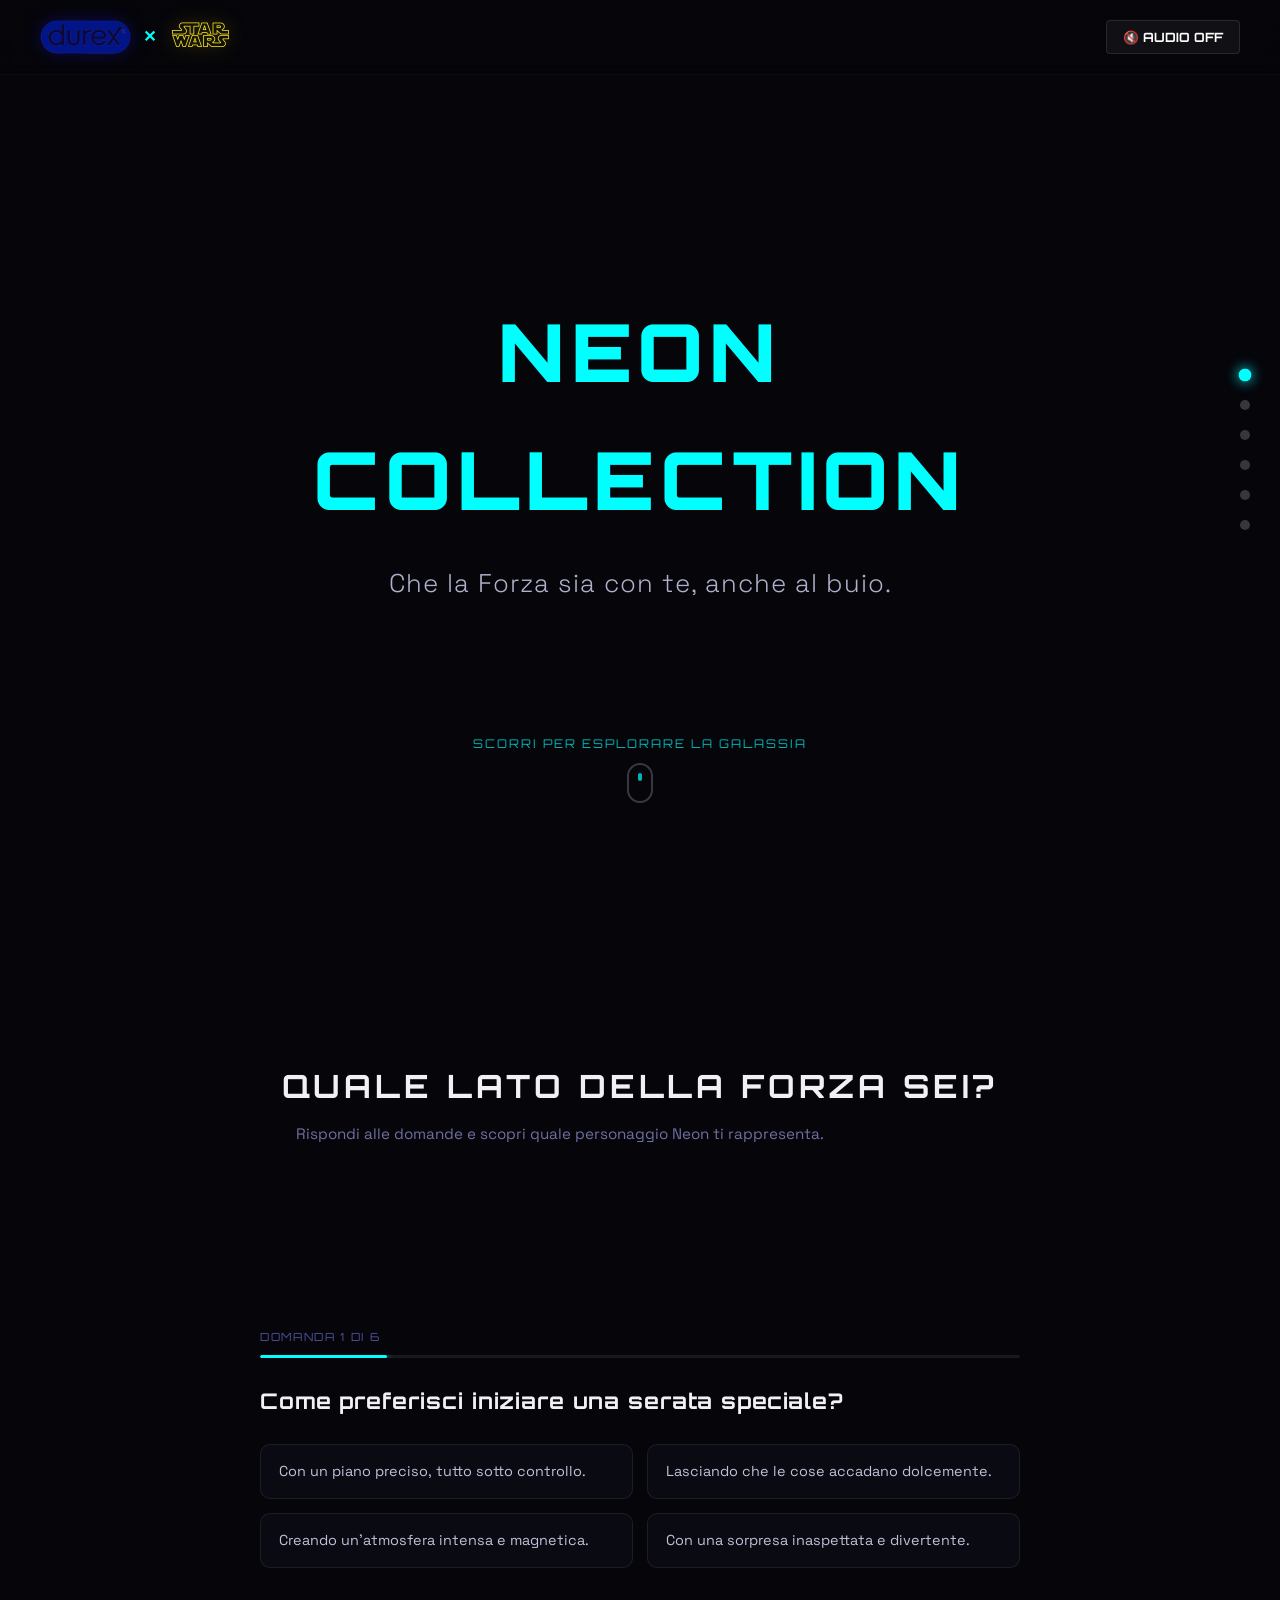
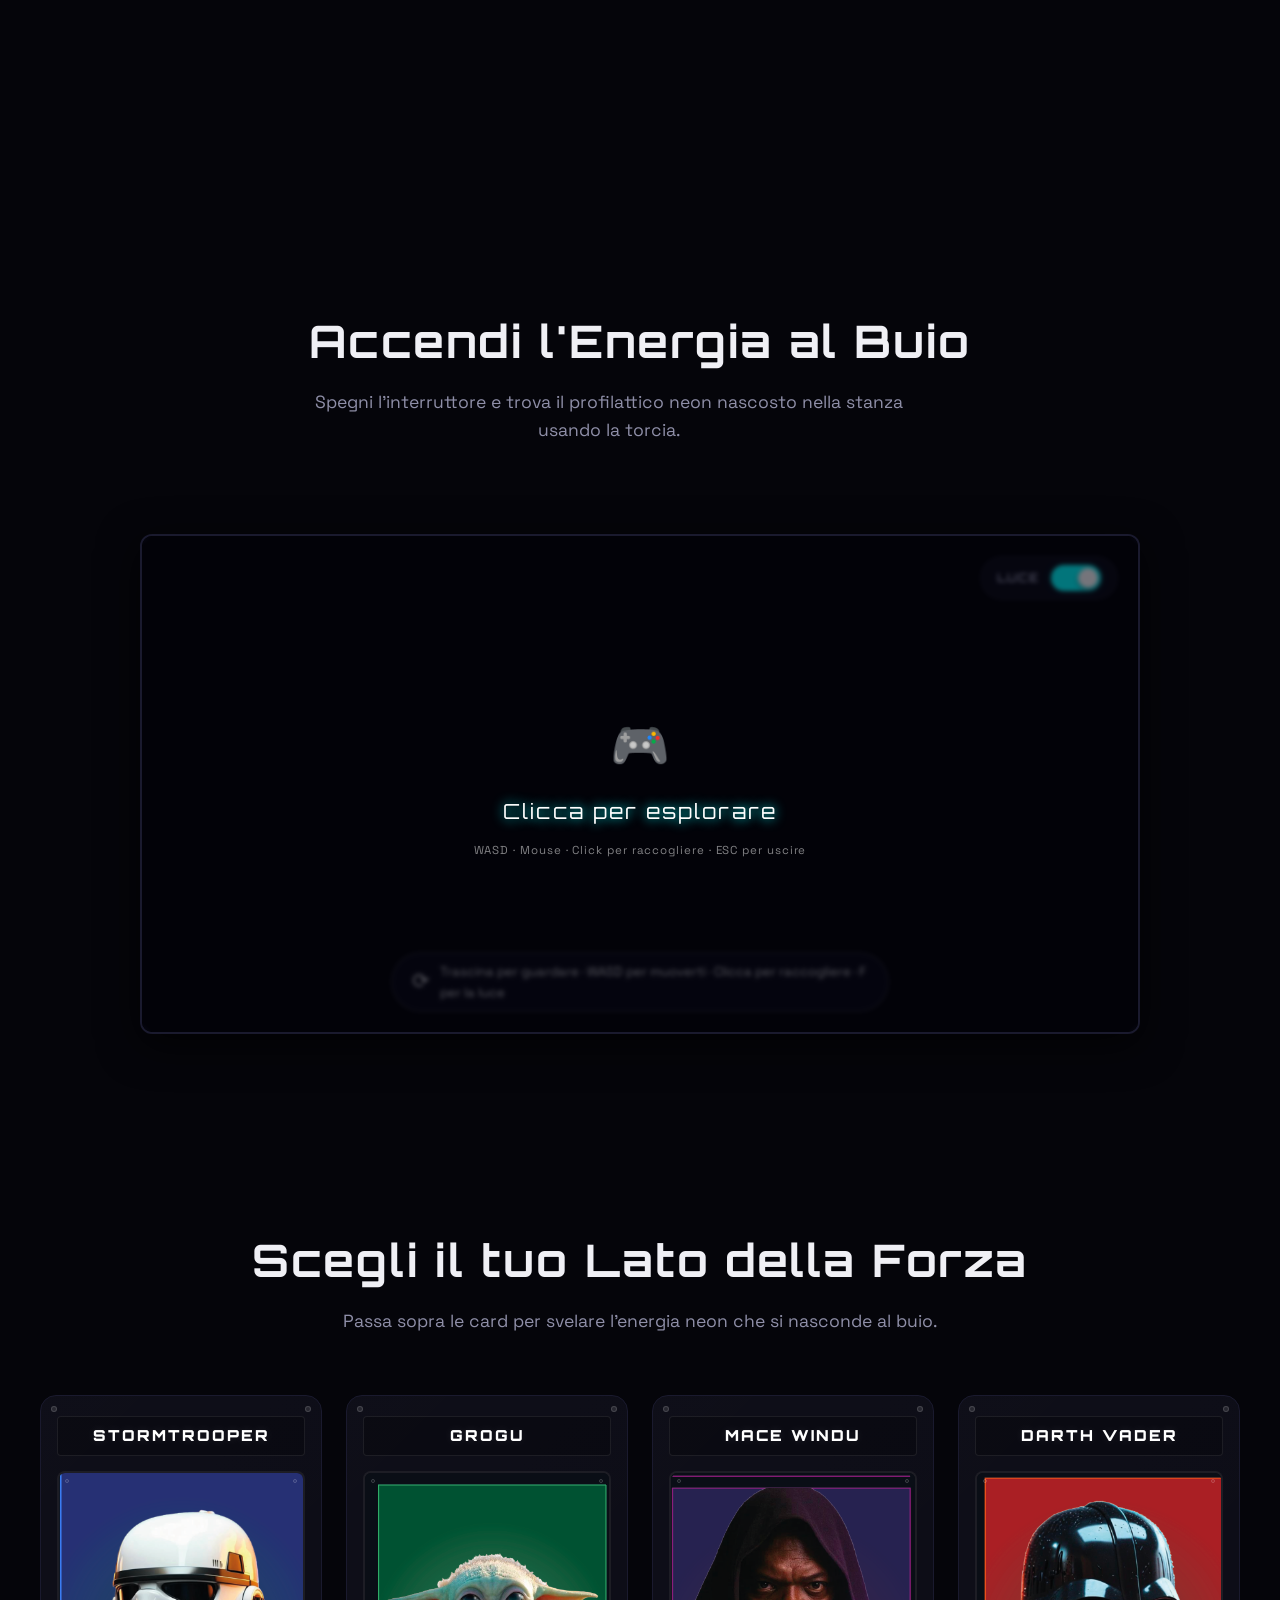
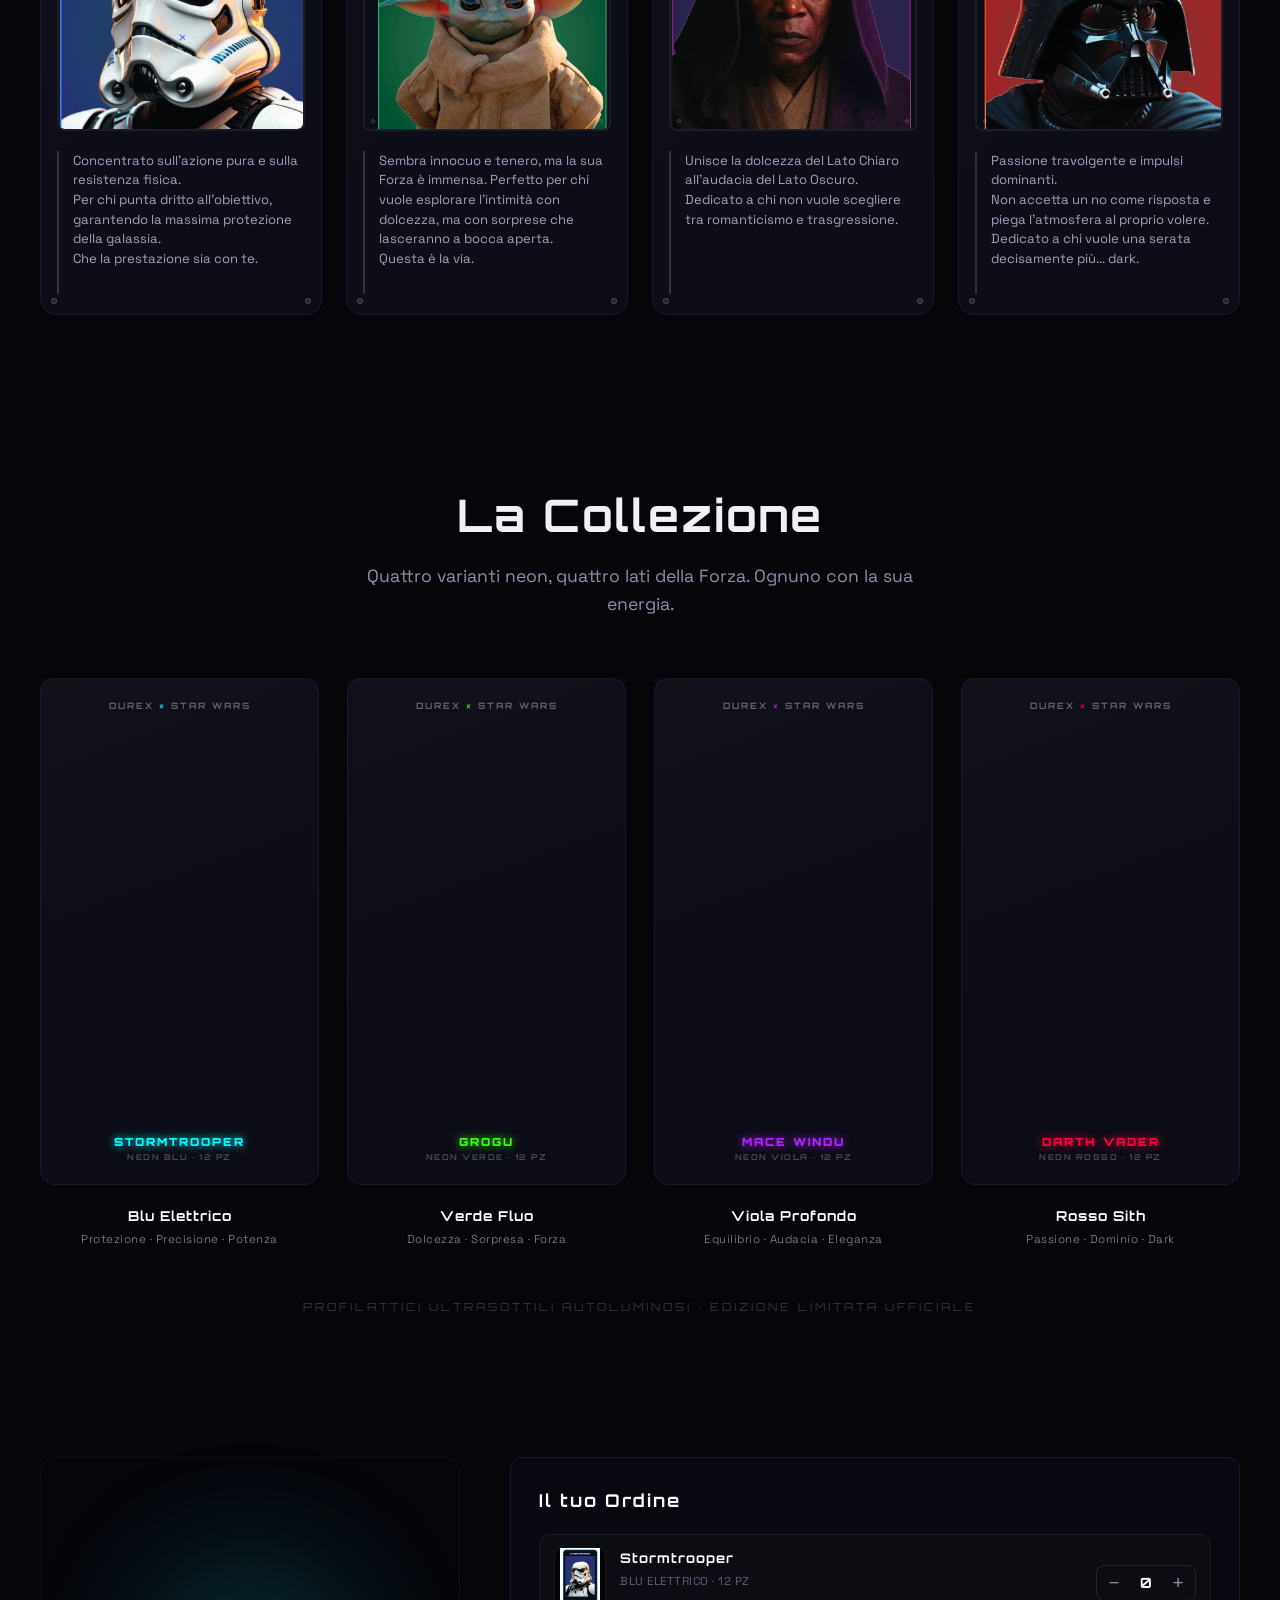
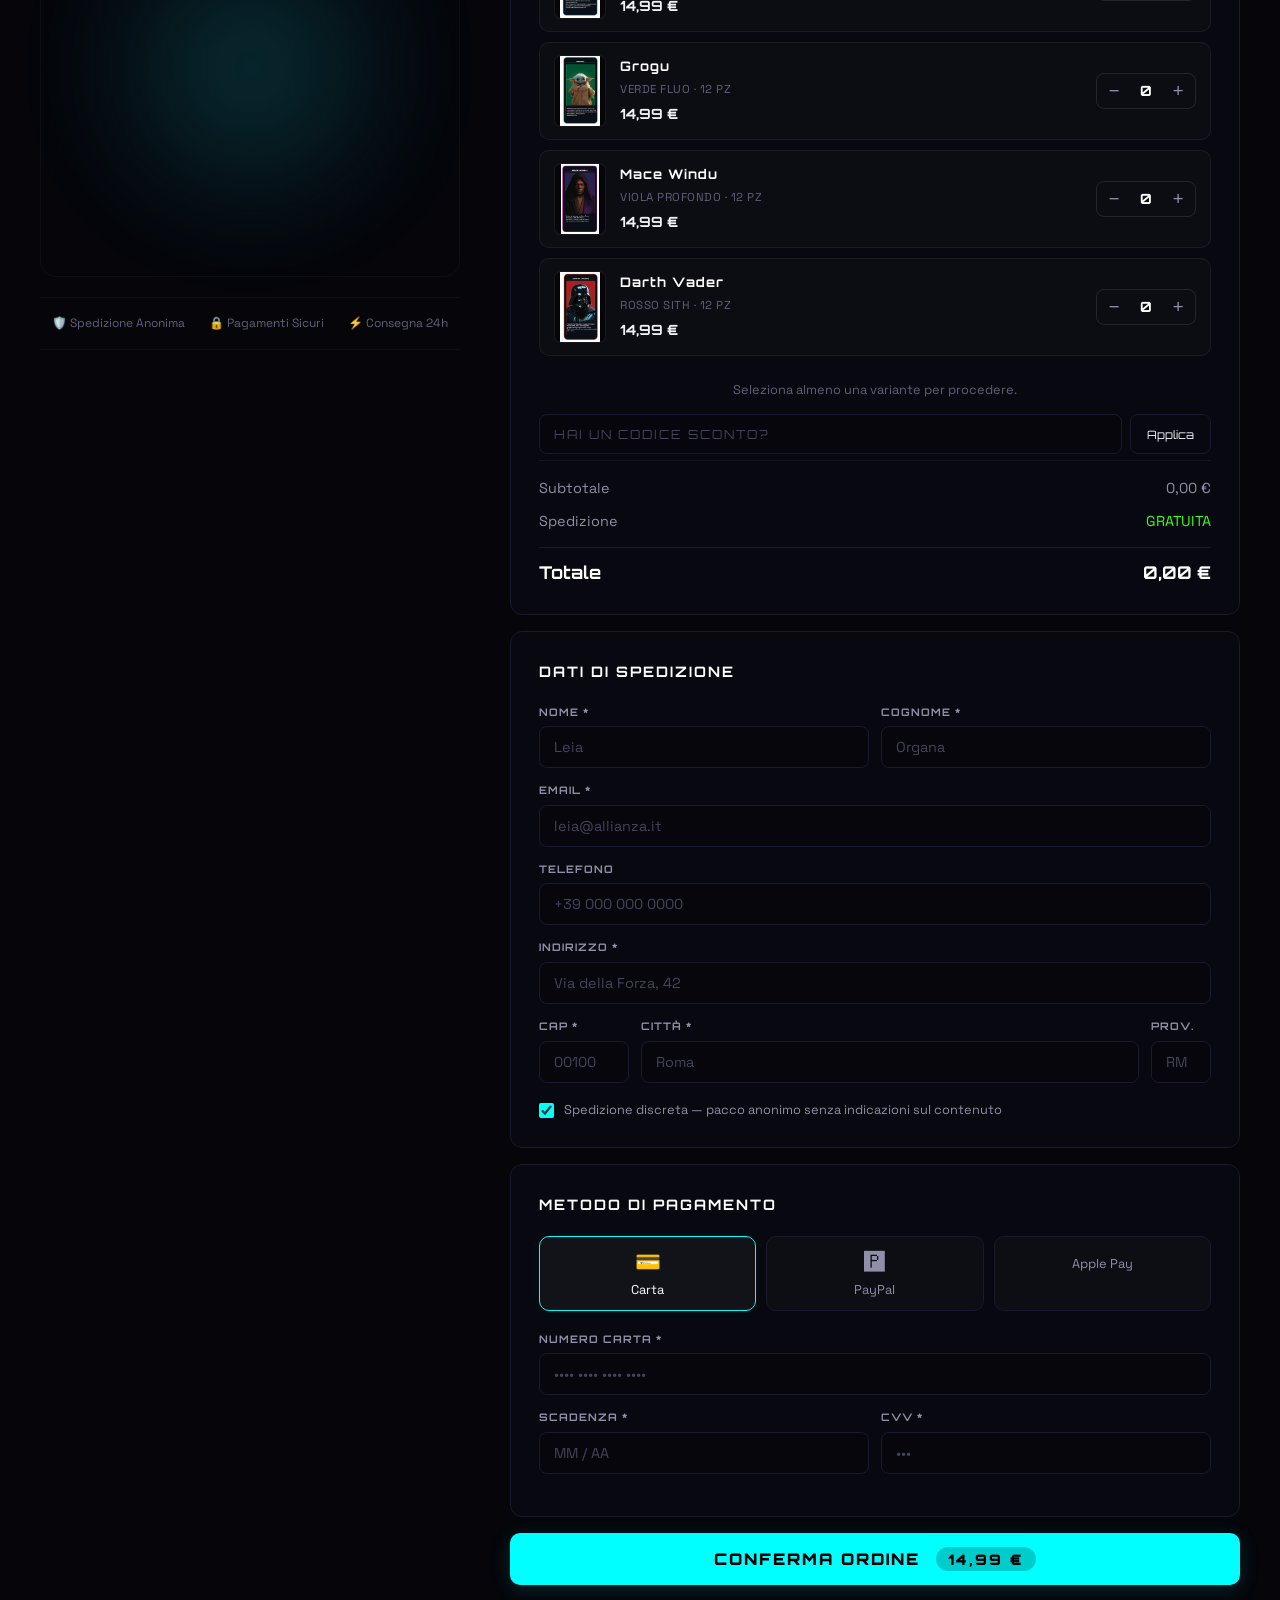
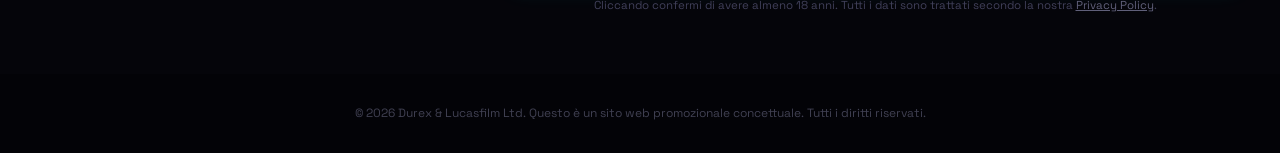
==== index.html @ d68eab6a "Initial commit — Durex x Star Wars Neon Collection Promo site with hero, dark room game, personality" ====
<!DOCTYPE html>
<html lang="it">
<head>
    <meta charset="UTF-8">
    <meta name="viewport" content="width=device-width, initial-scale=1.0">
    <title>Durex x Star Wars | Neon Collection</title>
    <meta name="description" content="Scopri la nuova linea di profilattici Neon ispirati alle spade laser di Star Wars. Che la Forza sia con te, anche al buio.">
    
    <!-- Google Fonts -->
    <link rel="preconnect" href="https://fonts.googleapis.com">
    <link rel="preconnect" href="https://fonts.gstatic.com" crossorigin>
    <link href="https://fonts.googleapis.com/css2?family=Orbitron:wght@400;700;900&family=Space+Grotesk:wght@300;400;500;700&display=swap" rel="stylesheet">
    
    <!-- Stylesheet -->
    <link rel="stylesheet" href="style.css?v=3">
    <link rel="stylesheet" href="quiz.css">
</head>
<body>

    <!-- Header / Navigazione -->
    <header class="main-header">
        <div class="logo-container">
            <img src="logo_durex.png" alt="Durex" class="brand-logo brand-logo--durex">
            <span class="brand-separator">✕</span>
            <img src="logo_starwars.png" alt="Star Wars" class="brand-logo brand-logo--starwars">
        </div>
        <div class="header-controls">
            <button id="audio-toggle" class="control-btn" aria-label="Attiva Audio">
                <span class="icon-sound-off">🔇 AUDIO OFF</span>
                <span class="icon-sound-on hidden">🔊 AUDIO ON</span>
            </button>
        </div>
    </header>

    <!-- Canvas per lo sfondo stellato interattivo -->
    <canvas id="starfield"></canvas>

    <!-- Indicatori di scroll laterale per desktop -->
    <nav class="side-nav" aria-label="Navigazione laterale">
        <a href="#hero" class="nav-dot active" data-section="hero" aria-label="Hero Section"></a>
        <a href="#game" class="nav-dot" data-section="game" aria-label="La Stanza Buia"></a>
        <a href="#quiz" class="nav-dot" data-section="quiz" aria-label="Quiz Personalità"></a>
        <a href="#characters" class="nav-dot" data-section="characters" aria-label="I Personaggi"></a>
        <a href="#products" class="nav-dot" data-section="products" aria-label="Il Prodotto"></a>
        <a href="#checkout" class="nav-dot" data-section="checkout" aria-label="Acquisto"></a>
    </nav>

    <main>
        
        <!-- SEZIONE 1: L'ATTERRAGGIO (Hero Section) -->
        <section id="hero" class="fullscreen-section">
            <div class="hero-content">
                <div class="glow-container">
                    <h1 class="glitch-title" data-text="NEON COLLECTION">NEON COLLECTION</h1>
                </div>
                <p class="hero-payoff">Che la Forza sia con te, anche al buio.</p>
                <div class="scroll-indicator">
                    <span class="scroll-text">Scorri per esplorare la galassia</span>
                    <div class="mouse-icon">
                        <div class="wheel"></div>
                    </div>
                </div>
            </div>
        </section>

        <!-- SEZIONE QUIZ: QUALE PERSONAGGIO SEI? -->
        <section id="quiz" class="fullscreen-section">
            <div class="quiz-wrapper">
                <div class="quiz-header">
                    <h2 class="section-title">Quale lato della Forza sei?</h2>
                    <p class="section-subtitle">Rispondi alle domande e scopri quale personaggio Neon ti rappresenta.</p>
                </div>
                <div id="quiz-content"></div>
            </div>
        </section>

        <!-- SEZIONE 2: L'ESPERIENZA IMMERSIVA (Il Gioco) -->
        <section id="game" class="fullscreen-section">
            <div class="game-container">
                <div class="game-header">
                    <h2 class="section-title">Accendi l'Energia al Buio</h2>
                    <p class="section-subtitle">Spegni l'interruttore e trova il profilattico neon nascosto nella stanza usando la torcia.</p>
                </div>
                
                <div class="game-viewport-wrapper">
                    <!-- Interruttore Luce -->
                    <div class="light-switch-container">
                        <span class="switch-label">LUCE</span>
                        <button id="light-switch" class="switch-btn on" aria-label="Spegni la luce">
                            <span class="switch-handle"></span>
                        </button>
                    </div>

                    <!-- Viewport del Gioco 3D / Canvas -->
                    <div id="game-canvas-container" class="canvas-container">
                        <!-- Canvas 3D (Three.js) -->
                        <canvas id="three-game-canvas"></canvas>
                        <!-- Canvas 2D per effetto torcia / visore al buio -->
                        <canvas id="flashlight-overlay"></canvas>
                        <!-- HUD counter preservativi -->
                        <div id="game-hud" class="game-hud hidden">
                            <span class="hud-icon">🔦</span>
                            <span id="hud-label">Trova tutti i preservativi nascosti</span>
                            <span class="hud-counter"><span id="hud-found">0</span> / <span id="hud-total">5</span></span>
                        </div>
                        <!-- Crosshair / mirino (visibile in dark mode) -->
                        <div id="game-crosshair" class="game-crosshair"></div>
                        <!-- Overlay click-to-play -->
                        <div id="game-click-overlay" class="game-click-overlay">
                            <div class="click-overlay-inner">
                                <div class="click-icon">🎮</div>
                                <p>Clicca per esplorare</p>
                                <small>WASD · Mouse · Click per raccogliere · ESC per uscire</small>
                            </div>
                        </div>
                        <!-- Hint drag-to-look -->
                        <div id="game-drag-hint" class="game-drag-hint">
                            <span class="drag-icon">⟳</span>
                            <span>Trascina per guardare · WASD per muoverti · Clicca per raccogliere · F per la luce</span>
                        </div>
                    </div>
                    
                    <!-- Banner di Successo -->
                    <div id="game-success-banner" class="success-banner hidden">
                        <h3>Caccia completata! 💥</h3>
                        <p>Hai trovato tutti e 5 i preservativi nascosti! La Forza del Neon è attiva. Hai sbloccato uno sconto speciale del 20%:</p>
                        <div class="coupon-code">NEONFORCE20</div>
                        <button id="claim-coupon-btn" class="buy-now-btn">Usa lo sconto al checkout</button>
                    </div>
                </div>
            </div>
        </section>

        <!-- SEZIONE 3: I PERSONAGGI (Card Showcase) -->

        <section id="characters" class="fullscreen-section">
            <div class="section-container">
                <h2 class="section-title">Scegli il tuo Lato della Forza</h2>
                <p class="section-subtitle">Passa sopra le card per svelare l'energia neon che si nasconde al buio.</p>
                
                <div class="cards-grid">
                    <!-- Stormtrooper -->
                    <div class="character-card" data-character="stormtrooper" data-color="#00ffff">
                        <div class="card-glow"></div>
                        <div class="card-corner-dot top-left"></div>
                        <div class="card-corner-dot top-right"></div>
                        <div class="card-corner-dot bottom-left"></div>
                        <div class="card-corner-dot bottom-right"></div>

                        <div class="card-content">
                            <div class="card-header-bar">
                                <span class="card-header-title">STORMTROOPER</span>
                            </div>

                            <div class="card-image-frame">
                                <img src="char_stormtrooper.png" class="card-img" alt="Stormtrooper">
                                <div class="frame-corner-dot top-left"></div>
                                <div class="frame-corner-dot top-right"></div>
                                <div class="frame-corner-dot bottom-left"></div>
                                <div class="frame-corner-dot bottom-right"></div>
                            </div>
                            
                            <div class="card-description-box">
                                <p class="card-description">
                                    Concentrato sull'azione pura e sulla resistenza fisica.<br>
                                    Per chi punta dritto all'obiettivo, garantendo la massima protezione della galassia.<br>
                                    Che la prestazione sia con te.
                                </p>
                            </div>
                        </div>
                    </div>

                    <!-- Grogu -->
                    <div class="character-card" data-character="grogu" data-color="#39ff14">
                        <div class="card-glow"></div>
                        <div class="card-corner-dot top-left"></div>
                        <div class="card-corner-dot top-right"></div>
                        <div class="card-corner-dot bottom-left"></div>
                        <div class="card-corner-dot bottom-right"></div>

                        <div class="card-content">
                            <div class="card-header-bar">
                                <span class="card-header-title">GROGU</span>
                            </div>

                            <div class="card-image-frame">
                                <img src="char_grogu.png" class="card-img" alt="Grogu">
                                <div class="frame-corner-dot top-left"></div>
                                <div class="frame-corner-dot top-right"></div>
                                <div class="frame-corner-dot bottom-left"></div>
                                <div class="frame-corner-dot bottom-right"></div>
                            </div>
                            
                            <div class="card-description-box">
                                <p class="card-description">
                                    Sembra innocuo e tenero, ma la sua Forza è immensa. Perfetto per chi vuole esplorare l'intimità con dolcezza, ma con sorprese che lasceranno a bocca aperta.<br>
                                    Questa è la via.
                                </p>
                            </div>
                        </div>
                    </div>

                    <!-- Mace Windu -->
                    <div class="character-card" data-character="macewindu" data-color="#b026ff">
                        <div class="card-glow"></div>
                        <div class="card-corner-dot top-left"></div>
                        <div class="card-corner-dot top-right"></div>
                        <div class="card-corner-dot bottom-left"></div>
                        <div class="card-corner-dot bottom-right"></div>

                        <div class="card-content">
                            <div class="card-header-bar">
                                <span class="card-header-title">MACE WINDU</span>
                            </div>

                            <div class="card-image-frame">
                                <img src="char_macewindu.png" class="card-img" alt="Mace Windu">
                                <div class="frame-corner-dot top-left"></div>
                                <div class="frame-corner-dot top-right"></div>
                                <div class="frame-corner-dot bottom-left"></div>
                                <div class="frame-corner-dot bottom-right"></div>
                            </div>
                            
                            <div class="card-description-box">
                                <p class="card-description">
                                    Unisce la dolcezza del Lato Chiaro all'audacia del Lato Oscuro.<br>
                                    Dedicato a chi non vuole scegliere tra romanticismo e trasgressione.
                                </p>
                            </div>
                        </div>
                    </div>

                    <!-- Darth Vader -->
                    <div class="character-card" data-character="darthvader" data-color="#ff003c">
                        <div class="card-glow"></div>
                        <div class="card-corner-dot top-left"></div>
                        <div class="card-corner-dot top-right"></div>
                        <div class="card-corner-dot bottom-left"></div>
                        <div class="card-corner-dot bottom-right"></div>

                        <div class="card-content">
                            <div class="card-header-bar">
                                <span class="card-header-title">DARTH VADER</span>
                            </div>

                            <div class="card-image-frame">
                                <img src="char_darthvader.png" class="card-img" alt="Darth Vader">
                                <div class="frame-corner-dot top-left"></div>
                                <div class="frame-corner-dot top-right"></div>
                                <div class="frame-corner-dot bottom-left"></div>
                                <div class="frame-corner-dot bottom-right"></div>
                            </div>
                            
                            <div class="card-description-box">
                                <p class="card-description">
                                    Passione travolgente e impulsi dominanti.<br>
                                    Non accetta un no come risposta e piega l'atmosfera al proprio volere.<br>
                                    Dedicato a chi vuole una serata decisamente più... dark.
                                </p>
                            </div>
                        </div>
                    </div>
                </div>
            </div>
        </section>

        <!-- SEZIONE 4: IL PRODOTTO (Packshot) -->

        <section id="products" class="fullscreen-section">
            <div class="section-container">
                <h2 class="section-title">La Collezione</h2>
                <p class="section-subtitle">Quattro varianti neon, quattro lati della Forza. Ognuno con la sua energia.</p>

                <div class="packshots-grid">

                    <!-- Stormtrooper – Blu -->
                    <div class="packshot-item" data-character="stormtrooper" data-color="#00ffff">
                        <div class="packshot-box">
                            <div class="pack-top-label">DUREX <span>×</span> STAR WARS</div>
                            <div class="pack-visual">
                                <canvas class="pack-canvas" data-color="#00ffff"></canvas>
                            </div>
                            <div class="pack-character">STORMTROOPER</div>
                            <div class="pack-sub">NEON BLU · 12 pz</div>
                        </div>
                        <p class="packshot-caption">Blu Elettrico<br><span>Protezione · Precisione · Potenza</span></p>
                    </div>

                    <!-- Grogu – Verde -->
                    <div class="packshot-item" data-character="grogu" data-color="#39ff14">
                        <div class="packshot-box">
                            <div class="pack-top-label">DUREX <span>×</span> STAR WARS</div>
                            <div class="pack-visual">
                                <canvas class="pack-canvas" data-color="#39ff14"></canvas>
                            </div>
                            <div class="pack-character">GROGU</div>
                            <div class="pack-sub">NEON VERDE · 12 pz</div>
                        </div>
                        <p class="packshot-caption">Verde Fluo<br><span>Dolcezza · Sorpresa · Forza</span></p>
                    </div>

                    <!-- Mace Windu – Viola -->
                    <div class="packshot-item" data-character="macewindu" data-color="#b026ff">
                        <div class="packshot-box">
                            <div class="pack-top-label">DUREX <span>×</span> STAR WARS</div>
                            <div class="pack-visual">
                                <canvas class="pack-canvas" data-color="#b026ff"></canvas>
                            </div>
                            <div class="pack-character">MACE WINDU</div>
                            <div class="pack-sub">NEON VIOLA · 12 pz</div>
                        </div>
                        <p class="packshot-caption">Viola Profondo<br><span>Equilibrio · Audacia · Eleganza</span></p>
                    </div>

                    <!-- Darth Vader – Rosso -->
                    <div class="packshot-item" data-character="darthvader" data-color="#ff003c">
                        <div class="packshot-box">
                            <div class="pack-top-label">DUREX <span>×</span> STAR WARS</div>
                            <div class="pack-visual">
                                <canvas class="pack-canvas" data-color="#ff003c"></canvas>
                            </div>
                            <div class="pack-character">DARTH VADER</div>
                            <div class="pack-sub">NEON ROSSO · 12 pz</div>
                        </div>
                        <p class="packshot-caption">Rosso Sith<br><span>Passione · Dominio · Dark</span></p>
                    </div>

                </div>

                <p class="pack-tagline">Profilattici ultrasottili autoluminosi · Edizione Limitata Ufficiale</p>
            </div>
        </section>

        <!-- SEZIONE 5: ACQUISTO (Carrello + Checkout) -->
        <section id="checkout" class="checkout-section">
            <div class="checkout-container">

                <!-- COLONNA SX: Visualizzatore 3D -->
                <div class="checkout-col-viewer">
                    <div class="product-viewer">
                        <div class="viewer-ambient-glow"></div>
                        <div id="checkout-canvas-container" class="canvas-container">
                            <canvas id="three-checkout-canvas"></canvas>
                        </div>
                    </div>
                    <div class="trust-indicators">
                        <div class="trust-item">🛡️ Spedizione Anonima</div>
                        <div class="trust-item">🔒 Pagamenti Sicuri</div>
                        <div class="trust-item">⚡ Consegna 24h</div>
                    </div>
                </div>

                <!-- COLONNA DX: Carrello + Form -->
                <div class="checkout-col-form">

                    <!-- ── RIEPILOGO ORDINE ── -->
                    <div class="cart-section">
                        <h2 class="cart-title">Il tuo Ordine</h2>

                        <!-- Varianti multi-selezione -->
                        <div class="multi-variant-grid">

                            <div class="mv-row" data-variant="stormtrooper">
                                <div class="mv-img-wrap" style="--mv-color:#0066ff">
                                    <img src="card_stormtrooper.png" alt="Stormtrooper" class="mv-img">
                                    <div class="mv-glow"></div>
                                </div>
                                <div class="mv-info">
                                    <span class="mv-name">Stormtrooper</span>
                                    <span class="mv-sub">Blu Elettrico · 12 pz</span>
                                    <span class="mv-price">14,99 €</span>
                                </div>
                                <div class="mv-qty-ctrl">
                                    <button class="mv-btn mv-minus" aria-label="Rimuovi">−</button>
                                    <span class="mv-qty-val">0</span>
                                    <button class="mv-btn mv-plus" aria-label="Aggiungi">+</button>
                                </div>
                            </div>

                            <div class="mv-row" data-variant="grogu">
                                <div class="mv-img-wrap" style="--mv-color:#39ff14">
                                    <img src="card_grogu.png" alt="Grogu" class="mv-img">
                                    <div class="mv-glow"></div>
                                </div>
                                <div class="mv-info">
                                    <span class="mv-name">Grogu</span>
                                    <span class="mv-sub">Verde Fluo · 12 pz</span>
                                    <span class="mv-price">14,99 €</span>
                                </div>
                                <div class="mv-qty-ctrl">
                                    <button class="mv-btn mv-minus" aria-label="Rimuovi">−</button>
                                    <span class="mv-qty-val">0</span>
                                    <button class="mv-btn mv-plus" aria-label="Aggiungi">+</button>
                                </div>
                            </div>

                            <div class="mv-row" data-variant="macewindu">
                                <div class="mv-img-wrap" style="--mv-color:#b026ff">
                                    <img src="card_macewindu.png" alt="Mace Windu" class="mv-img">
                                    <div class="mv-glow"></div>
                                </div>
                                <div class="mv-info">
                                    <span class="mv-name">Mace Windu</span>
                                    <span class="mv-sub">Viola Profondo · 12 pz</span>
                                    <span class="mv-price">14,99 €</span>
                                </div>
                                <div class="mv-qty-ctrl">
                                    <button class="mv-btn mv-minus" aria-label="Rimuovi">−</button>
                                    <span class="mv-qty-val">0</span>
                                    <button class="mv-btn mv-plus" aria-label="Aggiungi">+</button>
                                </div>
                            </div>

                            <div class="mv-row" data-variant="darthvader">
                                <div class="mv-img-wrap" style="--mv-color:#ff0033">
                                    <img src="card_darthvader.png" alt="Darth Vader" class="mv-img">
                                    <div class="mv-glow"></div>
                                </div>
                                <div class="mv-info">
                                    <span class="mv-name">Darth Vader</span>
                                    <span class="mv-sub">Rosso Sith · 12 pz</span>
                                    <span class="mv-price">14,99 €</span>
                                </div>
                                <div class="mv-qty-ctrl">
                                    <button class="mv-btn mv-minus" aria-label="Rimuovi">−</button>
                                    <span class="mv-qty-val">0</span>
                                    <button class="mv-btn mv-plus" aria-label="Aggiungi">+</button>
                                </div>
                            </div>

                        </div><!-- /multi-variant-grid -->

                        <!-- Nessun articolo selezionato -->
                        <p class="cart-empty-msg" id="cart-empty-msg">Seleziona almeno una variante per procedere.</p>

                        <!-- Coupon -->
                        <div class="coupon-row" id="coupon-row">
                            <input class="form-input coupon-input" id="f-coupon" type="text" placeholder="Hai un codice sconto?">
                            <button id="apply-coupon-btn" class="coupon-apply-btn">Applica</button>
                        </div>
                        <p class="coupon-feedback hidden" id="coupon-feedback"></p>

                        <!-- Totali -->
                        <div class="cart-totals">
                            <div class="cart-total-row">
                                <span>Subtotale</span>
                                <span id="subtotal-val">0,00 €</span>
                            </div>
                            <div class="cart-total-row">
                                <span>Spedizione</span>
                                <span id="shipping-val" class="shipping-free">GRATUITA</span>
                            </div>
                            <div class="cart-total-row discount-row hidden" id="discount-row">
                                <span id="discount-label">Sconto NEONFORCE20</span>
                                <span id="discount-val" class="discount-green">− 3,00 €</span>
                            </div>
                            <div class="cart-total-row cart-grand-total">
                                <span>Totale</span>
                                <span id="grand-total-val">0,00 €</span>
                            </div>
                        </div>
                    </div>

                    <!-- ── DATI DI SPEDIZIONE ── -->
                    <div class="shipping-section">
                        <h3 class="form-section-title">Dati di Spedizione</h3>
                        <form id="shipping-form" novalidate>
                            <div class="form-row">
                                <div class="form-group">
                                    <label class="form-label" for="f-nome">Nome *</label>
                                    <input class="form-input" id="f-nome" type="text" placeholder="Leia" required>
                                </div>
                                <div class="form-group">
                                    <label class="form-label" for="f-cognome">Cognome *</label>
                                    <input class="form-input" id="f-cognome" type="text" placeholder="Organa" required>
                                </div>
                            </div>
                            <div class="form-group">
                                <label class="form-label" for="f-email">Email *</label>
                                <input class="form-input" id="f-email" type="email" placeholder="leia@allianza.it" required>
                            </div>
                            <div class="form-group">
                                <label class="form-label" for="f-telefono">Telefono</label>
                                <input class="form-input" id="f-telefono" type="tel" placeholder="+39 000 000 0000">
                            </div>
                            <div class="form-group">
                                <label class="form-label" for="f-indirizzo">Indirizzo *</label>
                                <input class="form-input" id="f-indirizzo" type="text" placeholder="Via della Forza, 42" required>
                            </div>
                            <div class="form-row">
                                <div class="form-group form-group--sm">
                                    <label class="form-label" for="f-cap">CAP *</label>
                                    <input class="form-input" id="f-cap" type="text" placeholder="00100" maxlength="5" required>
                                </div>
                                <div class="form-group form-group--lg">
                                    <label class="form-label" for="f-citta">Città *</label>
                                    <input class="form-input" id="f-citta" type="text" placeholder="Roma" required>
                                </div>
                                <div class="form-group form-group--xs">
                                    <label class="form-label" for="f-prov">Prov.</label>
                                    <input class="form-input" id="f-prov" type="text" placeholder="RM" maxlength="2">
                                </div>
                            </div>
                            <div class="form-check">
                                <input type="checkbox" id="f-anonima" checked>
                                <label for="f-anonima">Spedizione discreta — pacco anonimo senza indicazioni sul contenuto</label>
                            </div>
                        </form>
                    </div>

                    <!-- ── METODO DI PAGAMENTO ── -->
                    <div class="payment-section">
                        <h3 class="form-section-title">Metodo di Pagamento</h3>
                        <div class="payment-methods">
                            <button class="pay-method active" data-method="card">
                                <span class="pay-icon">💳</span>
                                <span>Carta</span>
                            </button>
                            <button class="pay-method" data-method="paypal">
                                <span class="pay-icon">🅿</span>
                                <span>PayPal</span>
                            </button>
                            <button class="pay-method" data-method="apple">
                                <span class="pay-icon"> </span>
                                <span>Apple Pay</span>
                            </button>
                        </div>
                        <div class="card-fields" id="card-fields">
                            <div class="form-group">
                                <label class="form-label" for="f-card-num">Numero Carta *</label>
                                <input class="form-input" id="f-card-num" type="text" placeholder="•••• •••• •••• ••••" maxlength="19">
                            </div>
                            <div class="form-row">
                                <div class="form-group">
                                    <label class="form-label" for="f-card-exp">Scadenza *</label>
                                    <input class="form-input" id="f-card-exp" type="text" placeholder="MM / AA" maxlength="7">
                                </div>
                                <div class="form-group">
                                    <label class="form-label" for="f-card-cvv">CVV *</label>
                                    <input class="form-input" id="f-card-cvv" type="text" placeholder="•••" maxlength="3">
                                </div>
                            </div>
                        </div>
                    </div>

                    <!-- ── CONFERMA ── -->
                    <button id="buy-btn" class="buy-now-btn buy-confirm-btn">
                        <span id="buy-btn-label">CONFERMA ORDINE</span>
                        <span class="buy-total-inline" id="buy-total-inline">14,99 €</span>
                    </button>

                    <p class="checkout-legal">Cliccando confermi di avere almeno 18 anni. Tutti i dati sono trattati secondo la nostra <a href="#">Privacy Policy</a>.</p>

                </div>
            </div>
        </section>

    </main>

    <footer class="footer-legal">
        <p>© 2026 Durex & Lucasfilm Ltd. Questo è un sito web promozionale concettuale. Tutti i diritti riservati.</p>
    </footer>

    <!-- ORDER SUCCESS OVERLAY -->
    <div id="order-success-overlay" class="order-success-overlay hidden" aria-modal="true" role="dialog">
        <canvas id="success-canvas"></canvas>
        <div class="success-content">
            <div class="success-icon-wrap">
                <span class="success-icon">⚡</span>
            </div>
            <h2 class="success-title">Ordine Confermato!</h2>
            <p class="success-tagline">Che la Forza sia con te, anche al buio.</p>

            <div class="success-order-box">
                <div class="success-row">
                    <span class="success-row-label">Prodotto</span>
                    <span class="success-row-val">DUREX NEON PACK — Ed. Limitata</span>
                </div>
                <div class="success-row">
                    <span class="success-row-label">Variante</span>
                    <span class="success-row-val" id="success-variant">Stormtrooper · Blu Elettrico</span>
                </div>
                <div class="success-row">
                    <span class="success-row-label">Quantità</span>
                    <span class="success-row-val" id="success-qty">1</span>
                </div>
                <div class="success-row success-row--total">
                    <span class="success-row-label">Totale pagato</span>
                    <span class="success-row-val" id="success-total">14,99 €</span>
                </div>
            </div>

            <p class="success-email-note">Conferma inviata a <strong id="success-email">—</strong></p>
            <div class="success-badges">
                <span>🚀 Spedizione entro 24h</span>
                <span>📦 Pacco anonimo</span>
                <span>🔒 Pagamento sicuro</span>
            </div>
            <button id="success-close-btn" class="buy-now-btn success-close-btn">Torna alla Galassia</button>
        </div>
    </div>


    <!-- Script Principale (ES Module) -->
    <script type="module" src="app.js"></script>
    <!-- Quiz Personalità -->
    <script src="quiz.js"></script>
</body>
</html>
---- style.css ----
/* ==========================================================================
   DUREX X STAR WARS: NEON COLLECTION - DESIGN SYSTEM
   ========================================================================== */

/* Font & Variabili Globali */
:root {
    --bg-dark: #05050a;
    --bg-card: #0c0c16;
    --border-color: #1a1a2e;
    
    /* Neon Colors (HSL per migliore controllo di intensità e trasparenza) */
    --neon-blue: hsl(180, 100%, 50%);       /* Stormtrooper */
    --neon-green: hsl(120, 100%, 54%);      /* Grogu */
    --neon-purple: hsl(282, 100%, 58%);     /* Mace Windu */
    --neon-red: hsl(346, 100%, 50%);        /* Darth Vader */
    
    /* Active color theme state (aggiornato da JS) */
    --theme-neon: var(--neon-blue);
    --theme-neon-dim: hsla(180, 100%, 50%, 0.15);
    
    /* Fonts */
    --font-header: 'Orbitron', sans-serif;
    --font-body: 'Space Grotesk', sans-serif;
    
    /* Transizioni */
    --transition-fast: 0.2s ease;
    --transition-normal: 0.4s cubic-bezier(0.25, 0.8, 0.25, 1);
    --transition-slow: 0.8s cubic-bezier(0.25, 1, 0.5, 1);
}

/* Reset Base */
*, *::before, *::after {
    box-sizing: border-box;
    margin: 0;
    padding: 0;
}

html {
    scroll-behavior: smooth;
    scrollbar-width: thin;
    scrollbar-color: var(--theme-neon) var(--bg-dark);
}

body {
    background-color: var(--bg-dark);
    color: #f0f0f5;
    font-family: var(--font-body);
    overflow-x: hidden;
    position: relative;
    line-height: 1.6;
}

main {
    position: relative;
}

.fullscreen-section {
    scroll-snap-align: start;
    min-height: 100vh;
    display: flex;
    align-items: center;
    justify-content: center;
    position: relative;
    padding: 80px 20px 40px;
    z-index: 2;
}

/* Sfondi e Canvas */
#starfield {
    position: fixed;
    top: 0;
    left: 0;
    width: 100%;
    height: 100%;
    z-index: 1;
    pointer-events: none;
}

/* ==========================================================================
   HEADER & CONTROLLI
   ========================================================================== */
.main-header {
    position: fixed;
    top: 0;
    left: 0;
    width: 100%;
    display: flex;
    justify-content: space-between;
    align-items: center;
    padding: 20px 40px;
    z-index: 100;
    background: linear-gradient(to bottom, rgba(5, 5, 10, 0.8) 0%, rgba(5, 5, 10, 0) 100%);
    backdrop-filter: blur(8px);
    border-bottom: 1px solid rgba(255, 255, 255, 0.03);
}

.logo-container {
    display: flex;
    align-items: center;
    gap: 12px;
    font-family: var(--font-header);
    font-weight: 900;
    letter-spacing: 2px;
}

.brand-logo {
    display: block;
    width: auto;
}

.brand-logo--durex {
    height: 34px;
    filter: drop-shadow(0 0 8px rgba(30, 20, 180, 0.5));
}

.brand-logo--starwars {
    height: 30px;
    filter: drop-shadow(0 0 10px rgba(255, 220, 0, 0.45));
}

.brand-separator {
    color: var(--theme-neon);
    font-size: 1rem;
    animation: pulseGlow 2s infinite alternate;
}

.brand-starwars {
    color: #ffe81f; /* Classic SW Gold */
    font-size: 1.4rem;
    text-shadow: 0 0 12px rgba(254, 232, 31, 0.4);
}

.header-controls {
    display: flex;
    align-items: center;
}

.control-btn {
    background: rgba(255, 255, 255, 0.05);
    border: 1px solid rgba(255, 255, 255, 0.1);
    color: #fff;
    font-family: var(--font-header);
    font-size: 0.8rem;
    font-weight: 700;
    padding: 8px 16px;
    border-radius: 4px;
    cursor: pointer;
    transition: var(--transition-fast);
    backdrop-filter: blur(4px);
}

.control-btn:hover {
    background: var(--theme-neon-dim);
    border-color: var(--theme-neon);
    box-shadow: 0 0 10px var(--theme-neon-dim);
}

.hidden {
    display: none !important;
}

/* ==========================================================================
   NAVIGAZIONE LATERALE (DOTS)
   ========================================================================== */
.side-nav {
    position: fixed;
    right: 30px;
    top: 50%;
    transform: translateY(-50%);
    display: flex;
    flex-direction: column;
    gap: 20px;
    z-index: 90;
}

.nav-dot {
    width: 10px;
    height: 10px;
    border-radius: 50%;
    background: rgba(255, 255, 255, 0.2);
    border: 1px solid transparent;
    transition: var(--transition-normal);
}

.nav-dot.active {
    background: var(--theme-neon);
    box-shadow: 0 0 10px var(--theme-neon);
    transform: scale(1.3);
}

/* ==========================================================================
   PAGINA 1: HERO
   ========================================================================== */
#hero {
    text-align: center;
}

.hero-content {
    max-width: 800px;
    position: relative;
}

.glitch-title {
    font-family: var(--font-header);
    font-size: 5rem;
    font-weight: 900;
    letter-spacing: 6px;
    color: #00ffff;
    position: relative;
    margin-bottom: 20px;
    animation: neonColorCycle 8s infinite;
}

.hero-payoff {
    font-size: 1.6rem;
    font-weight: 300;
    letter-spacing: 1px;
    color: #b0b0cc;
    margin-bottom: 50px;
}

.scroll-indicator {
    position: absolute;
    bottom: -150px;
    left: 50%;
    transform: translateX(-50%);
    display: flex;
    flex-direction: column;
    align-items: center;
    gap: 10px;
    opacity: 0.7;
    transition: var(--transition-normal);
}

.scroll-indicator:hover {
    opacity: 1;
}

.scroll-text {
    font-family: var(--font-header);
    font-size: 0.75rem;
    letter-spacing: 2px;
    text-transform: uppercase;
    color: var(--theme-neon);
}

.mouse-icon {
    width: 26px;
    height: 40px;
    border: 2px solid rgba(255, 255, 255, 0.3);
    border-radius: 13px;
    position: relative;
}

.mouse-icon::after {
    content: '';
    position: absolute;
    top: 8px;
    left: 50%;
    transform: translateX(-50%);
    width: 4px;
    height: 8px;
    background-color: var(--theme-neon);
    border-radius: 2px;
    animation: scrollMouse 1.5s infinite;
}

/* ==========================================================================
   PAGINA 2: PACKSHOT PRODOTTI
   ========================================================================== */
.packshots-grid {
    display: grid;
    grid-template-columns: repeat(4, 1fr);
    grid-auto-rows: 1fr;
    align-items: start;
    gap: 28px;
    width: 100%;
    margin-bottom: 40px;
}

.packshot-item {
    display: flex;
    flex-direction: column;
    align-items: center;
    gap: 20px;
    cursor: pointer;
    transition: var(--transition-normal);
}

.packshot-item:hover {
    transform: translateY(-6px);
}

.packshot-box {
    width: 100%;
    aspect-ratio: 0.55 / 1;
    background: var(--bg-card);
    border: 1px solid var(--border-color);
    border-radius: 14px;
    display: flex;
    flex-direction: column;
    align-items: center;
    justify-content: space-between;
    padding: 20px 16px;
    position: relative;
    overflow: visible;
    transition: var(--transition-normal);
}

.packshot-box::before {
    content: '';
    position: absolute;
    inset: 0;
    background: linear-gradient(160deg, rgba(255,255,255,0.02) 0%, transparent 60%);
    pointer-events: none;
    z-index: 1;
}

.packshot-item:hover .packshot-box {
    border-color: var(--pack-color);
    box-shadow: 0 0 30px rgba(0,0,0,0.6), 0 0 20px color-mix(in srgb, var(--pack-color) 30%, transparent);
}

.pack-top-label {
    font-family: var(--font-header);
    font-size: 0.55rem;
    font-weight: 700;
    letter-spacing: 2px;
    color: rgba(255,255,255,0.35);
    text-align: center;
    text-transform: uppercase;
    position: relative;
    z-index: 2;
}

.pack-top-label span {
    color: var(--pack-color);
    opacity: 0.8;
}

/* Condom 3D canvas */
.pack-visual {
    position: relative;
    flex: 1;
    width: 100%;
    z-index: 2;
    display: flex;
    align-items: center;
    justify-content: center;
    overflow: visible;
}

.pack-canvas {
    display: block;
    width: 100% !important;
    height: 100% !important;
    min-height: 200px;
}

/* ── Condom CSS shape ── */
.condom-wrap {
    position: relative;
    width: 72px;
    height: 200px;
    display: flex;
    flex-direction: column;
    align-items: center;
    filter: drop-shadow(0 0 8px color-mix(in srgb, var(--nc) 40%, transparent));
    transition: filter 0.3s ease;
}

/* Corpo principale — cilindro lattice */
.condom-wrap::before {
    content: '';
    position: absolute;
    bottom: 18px;
    left: 50%;
    transform: translateX(-50%);
    width: 52px;
    height: 155px;
    background: linear-gradient(
        to right,
        color-mix(in srgb, var(--nc) 25%, #d4a050cc) 0%,
        color-mix(in srgb, var(--nc) 55%, #e8c87aee) 30%,
        color-mix(in srgb, var(--nc) 70%, #f0d898ff) 50%,
        color-mix(in srgb, var(--nc) 55%, #e8c87aee) 70%,
        color-mix(in srgb, var(--nc) 25%, #d4a050cc) 100%
    );
    border-radius: 26px 26px 4px 4px;
    opacity: 0.82;
    box-shadow:
        inset -6px 0 12px rgba(0,0,0,0.25),
        inset 6px 0 10px rgba(255,255,255,0.15);
}

/* Serbatoio in cima */
.condom-wrap::after {
    content: '';
    position: absolute;
    top: 0;
    left: 50%;
    transform: translateX(-50%);
    width: 20px;
    height: 28px;
    background: color-mix(in srgb, var(--nc) 60%, #e8c870dd);
    border-radius: 50% 50% 40% 40% / 60% 60% 40% 40%;
    opacity: 0.85;
    box-shadow: inset -2px -2px 6px rgba(0,0,0,0.2);
}

/* Bordo/anello in basso */
.condom-rim {
    position: absolute;
    bottom: 0;
    left: 50%;
    transform: translateX(-50%);
    width: 64px;
    height: 20px;
    border-radius: 50%;
    background: color-mix(in srgb, var(--nc) 50%, #c49040);
    opacity: 0.9;
    box-shadow: inset 0 -3px 6px rgba(0,0,0,0.3);
}

/* Riflesso luce */
.condom-shine {
    position: absolute;
    top: 32px;
    left: 50%;
    transform: translateX(-38%);
    width: 10px;
    height: 80px;
    background: linear-gradient(to bottom, rgba(255,255,255,0.5) 0%, rgba(255,255,255,0) 100%);
    border-radius: 50%;
    pointer-events: none;
}

/* Effetto luce spada laser dal basso — hover via JS con CSS var */
.condom-saber {
    position: absolute;
    bottom: 18px;
    left: 50%;
    transform: translateX(-50%);
    width: 52px;
    border-radius: 26px 26px 4px 4px;
    background: linear-gradient(
        to top,
        var(--nc) 0%,
        color-mix(in srgb, var(--nc) 60%, transparent) 60%,
        transparent 100%
    );
    opacity: 0;
    height: 0;
    transition: height 0.6s cubic-bezier(0.22,1,0.36,1), opacity 0.3s ease;
    pointer-events: none;
}

.packshot-item:hover .condom-wrap {
    filter: drop-shadow(0 0 20px var(--nc));
}

.packshot-item:hover .condom-saber {
    height: 155px;
    opacity: 0.55;
}

.pack-glow {
    position: absolute;
    width: 80px;
    height: 80px;
    border-radius: 50%;
    background: var(--pack-color);
    filter: blur(40px);
    opacity: 0.15;
    pointer-events: none;
    transition: opacity var(--transition-normal);
}

.packshot-item:hover .pack-glow {
    opacity: 0.4;
}

.pack-character {
    font-family: var(--font-header);
    font-size: 0.7rem;
    font-weight: 900;
    letter-spacing: 2px;
    color: var(--pack-color);
    text-align: center;
    text-shadow: 0 0 8px var(--pack-color);
    position: relative;
    z-index: 2;
}

.pack-sub {
    font-family: var(--font-header);
    font-size: 0.5rem;
    font-weight: 700;
    letter-spacing: 1.5px;
    color: rgba(255,255,255,0.25);
    text-align: center;
    text-transform: uppercase;
    position: relative;
    z-index: 2;
}

.packshot-caption {
    font-family: var(--font-header);
    font-size: 0.85rem;
    font-weight: 700;
    color: #fff;
    text-align: center;
    letter-spacing: 1px;
    line-height: 1.6;
}

.packshot-caption span {
    font-family: var(--font-body);
    font-size: 0.72rem;
    font-weight: 300;
    color: #8f8fa8;
    letter-spacing: 0.5px;
}

.pack-tagline {
    font-family: var(--font-header);
    font-size: 0.7rem;
    letter-spacing: 3px;
    color: rgba(255,255,255,0.2);
    text-align: center;
    text-transform: uppercase;
    margin-top: 10px;
}

/* Applica il colore per personaggio */
.packshot-item[data-character="stormtrooper"] { --pack-color: #00ffff; }
.packshot-item[data-character="grogu"]         { --pack-color: #39ff14; }
.packshot-item[data-character="macewindu"]     { --pack-color: #b026ff; }
.packshot-item[data-character="darthvader"]    { --pack-color: #ff003c; }

/* Responsive packshots */
@media (max-width: 1024px) {
    .packshots-grid {
        grid-template-columns: repeat(2, 1fr);
        gap: 20px;
    }
}
@media (max-width: 640px) {
    .packshots-grid {
        grid-template-columns: repeat(2, 1fr);
        gap: 14px;
    }
    .packshot-caption { font-size: 0.75rem; }
}

.section-container {
    width: 100%;
    max-width: 1200px;
    display: flex;
    flex-direction: column;
    align-items: center;
}

.section-title {
    font-family: var(--font-header);
    font-size: 2.8rem;
    font-weight: 700;
    text-align: center;
    margin-bottom: 10px;
    letter-spacing: 2px;
}

.section-subtitle {
    font-size: 1.1rem;
    color: #8f8fa8;
    text-align: center;
    margin-bottom: 60px;
    max-width: 600px;
}

.cards-grid {
    display: grid;
    grid-template-columns: repeat(4, 1fr);
    grid-auto-rows: 520px;
    gap: 24px;
    width: 100%;
    align-self: stretch;
}

.character-card {
    background: var(--bg-card);
    border: 1px solid var(--border-color);
    border-radius: 16px;
    padding: 20px 16px;
    position: relative;
    overflow: hidden;
    cursor: pointer;
    transition: var(--transition-normal);
    display: flex;
    flex-direction: column;
    height: 100%;
    align-self: stretch;
}

.character-card::before {
    content: '';
    position: absolute;
    top: 0;
    left: 0;
    width: 100%;
    height: 100%;
    background: linear-gradient(135deg, rgba(255,255,255,0.01) 0%, rgba(0,0,0,0) 100%);
    z-index: 1;
    pointer-events: none;
}

/* Card Glow ed Hover */
.card-glow {
    position: absolute;
    bottom: -50px;
    left: 50%;
    transform: translateX(-50%);
    width: 150px;
    height: 150px;
    border-radius: 50%;
    background: var(--card-color);
    filter: blur(60px);
    opacity: 0;
    transition: var(--transition-normal);
    pointer-events: none;
    z-index: 0;
}

.character-card:hover {
    transform: translateY(-8px);
    border-color: var(--card-color);
    box-shadow:
        0 12px 35px rgba(0, 0, 0, 0.6),
        0 0 12px color-mix(in srgb, var(--card-color) 60%, transparent),
        0 0 30px color-mix(in srgb, var(--card-color) 35%, transparent),
        inset 0 0 20px color-mix(in srgb, var(--card-color) 8%, transparent);
}

.character-card:hover .card-glow {
    opacity: 0.45;
}

.card-content {
    position: relative;
    z-index: 2;
    height: 100%;
    display: flex;
    flex-direction: column;
    justify-content: space-between;
}

/* Corner Dots del Card */
.card-corner-dot {
    position: absolute;
    width: 6px;
    height: 6px;
    border: 1.5px solid rgba(255,255,255,0.15);
    border-radius: 50%;
    background: rgba(255,255,255,0.1);
    z-index: 10;
    transition: var(--transition-normal);
}
.card-corner-dot.top-left { top: 10px; left: 10px; }
.card-corner-dot.top-right { top: 10px; right: 10px; }
.card-corner-dot.bottom-left { bottom: 10px; left: 10px; }
.card-corner-dot.bottom-right { bottom: 10px; right: 10px; }

.character-card:hover .card-corner-dot {
    border-color: var(--card-color);
    background: var(--card-color);
    box-shadow: 0 0 10px var(--card-color), 0 0 4px var(--card-color);
    transform: scale(1.3);
}

/* Header Bar */
.card-header-bar {
    width: 100%;
    border: 1px solid rgba(255, 255, 255, 0.08);
    border-radius: 4px;
    padding: 6px 12px;
    text-align: center;
    background: rgba(0, 0, 0, 0.25);
    margin-bottom: 15px;
    transition: var(--transition-normal);
}

.card-header-title {
    font-family: var(--font-header);
    font-size: 0.95rem;
    font-weight: 900;
    letter-spacing: 2px;
    color: #fff;
    text-shadow: 0 0 10px rgba(255, 255, 255, 0.1);
}

.character-card:hover .card-header-bar {
    border-color: var(--card-color);
    box-shadow: 0 0 10px var(--theme-neon-dim);
}

/* Image Frame */
.card-image-frame {
    position: relative;
    width: 100%;
    height: 260px;
    border: 2px solid rgba(255,255,255,0.08);
    border-radius: 8px;
    background: rgba(5, 5, 10, 0.4);
    overflow: hidden;
    margin-bottom: 20px;
    transition: var(--transition-normal);
    flex-shrink: 0;
}

.character-card:hover .card-image-frame {
    border-color: var(--card-color);
    box-shadow: 0 0 24px color-mix(in srgb, var(--card-color) 50%, transparent),
                inset 0 0 16px color-mix(in srgb, var(--card-color) 20%, transparent);
}

/* Frame Corner Dots */
.frame-corner-dot {
    position: absolute;
    width: 4px;
    height: 4px;
    border: 1px solid rgba(255, 255, 255, 0.2);
    border-radius: 50%;
    transition: var(--transition-normal);
    z-index: 3;
}
.frame-corner-dot.top-left { top: 6px; left: 6px; }
.frame-corner-dot.top-right { top: 6px; right: 6px; }
.frame-corner-dot.bottom-left { bottom: 6px; left: 6px; }
.frame-corner-dot.bottom-right { bottom: 6px; right: 6px; }

.character-card:hover .frame-corner-dot {
    border-color: var(--card-color);
    background: var(--card-color);
}

/* Card illustration */
.card-hologram {
    height: 95%;
    width: 95%;
    background-size: contain;
    background-repeat: no-repeat;
    background-position: center;
    opacity: 0.55;
    transition: var(--transition-normal);
    position: relative;
    border-radius: 6px;
}

.card-hologram::after {
    content: '';
    position: absolute;
    top: 0;
    left: 0;
    width: 100%;
    height: 100%;
    background: linear-gradient(rgba(18, 16, 16, 0) 50%, rgba(0, 0, 0, 0.25) 50%), linear-gradient(90deg, rgba(255, 0, 0, 0.04), rgba(0, 255, 0, 0.02), rgba(0, 0, 255, 0.04));
    background-size: 100% 4px, 6px 100%;
    pointer-events: none;
}

.character-card:hover .card-hologram {
    opacity: 1;
    transform: scale(1.04);
    filter: drop-shadow(0 0 12px var(--card-color));
}

/* Colore neon per personaggio */
.character-card[data-character="stormtrooper"] { --card-color: #00ffff; }
.character-card[data-character="grogu"]         { --card-color: #39ff14; }
.character-card[data-character="macewindu"]     { --card-color: #b026ff; }
.character-card[data-character="darthvader"]    { --card-color: #ff003c; }

/* Card images from CARD STAR WARS.ai */
.character-card[data-character="stormtrooper"] .card-hologram {
    background-image: url('card_stormtrooper.png');
}
.character-card[data-character="grogu"] .card-hologram {
    background-image: url('card_grogu.png');
}
.character-card[data-character="macewindu"] .card-hologram {
    background-image: url('card_macewindu.png');
}
.character-card[data-character="darthvader"] .card-hologram {
    background-image: url('card_darthvader.png');
}

/* Description Box */
.card-description-box {
    border-left: 2px solid rgba(255, 255, 255, 0.15);
    padding-left: 14px;
    text-align: left;
    transition: var(--transition-normal);
    flex-grow: 1;
    display: flex;
    align-items: flex-start;
}

.character-card:hover .card-description-box {
    border-left-color: var(--card-color);
}

.card-description {
    font-size: 0.82rem;
    line-height: 1.5;
    color: #a0a0ba;
    margin: 0;
}

/* ==========================================================================
   PAGINA 3: GIOCO (STANZA BUIA)
   ========================================================================== */
#game {
    scroll-snap-align: none;
}

.game-container {
    width: 100%;
    max-width: 1000px;
    display: flex;
    flex-direction: column;
    align-items: center;
}

.game-viewport-wrapper {
    position: relative;
    width: 100%;
    height: 500px;
    border-radius: 12px;
    border: 2px solid var(--border-color);
    background: #000;
    overflow: hidden;
    margin-top: 30px;
    box-shadow: 0 10px 40px rgba(0, 0, 0, 0.7);
    transition: var(--transition-normal);
}

.game-viewport-wrapper.dark-mode {
    border-color: var(--theme-neon);
    box-shadow: 0 0 25px var(--theme-neon-dim);
}

.canvas-container {
    position: absolute;
    top: 0;
    left: 0;
    width: 100%;
    height: 100%;
}

#three-game-canvas {
    width: 100%;
    height: 100%;
    display: block;
    cursor: grab;
}
#three-game-canvas:active {
    cursor: grabbing;
}

/* ── Drag hint ── */
.game-drag-hint {
    position: absolute;
    bottom: 20px;
    left: 50%;
    transform: translateX(-50%);
    display: flex;
    align-items: center;
    gap: 10px;
    background: rgba(8, 8, 20, 0.75);
    border: 1px solid rgba(255,255,255,0.12);
    border-radius: 30px;
    padding: 8px 20px;
    color: rgba(255,255,255,0.7);
    font-size: 0.82rem;
    font-family: var(--font-body);
    pointer-events: none;
    z-index: 10;
    backdrop-filter: blur(6px);
    transition: opacity 0.6s ease;
    animation: hintPulse 2s ease-in-out infinite;
}
@keyframes hintPulse {
    0%, 100% { opacity: 0.85; }
    50%       { opacity: 0.5; }
}
.drag-icon {
    font-size: 1.3rem;
    display: inline-block;
    animation: spinSlow 3s linear infinite;
}
@keyframes spinSlow {
    from { transform: rotate(0deg); }
    to   { transform: rotate(360deg); }
}

#flashlight-overlay {
    position: absolute;
    top: 0;
    left: 0;
    width: 100%;
    height: 100%;
    pointer-events: none; /* Lascia passare i click a Three.js */
    z-index: 5;
    opacity: 0;
    transition: opacity 0.5s ease;
}

.dark-mode #flashlight-overlay {
    opacity: 1;
}

/* ── Click-to-play overlay ───────────────────────────────────────────────────── */
.game-click-overlay {
    position: absolute;
    inset: 0;
    background: rgba(5, 5, 15, 0.55);
    backdrop-filter: blur(2px);
    display: flex;
    align-items: center;
    justify-content: center;
    z-index: 25;
    transition: opacity 0.4s ease;
    cursor: pointer;
}
.game-click-overlay.hidden {
    opacity: 0;
    pointer-events: none;
}
.click-overlay-inner {
    text-align: center;
    font-family: var(--font-header);
}
.click-icon {
    font-size: 3rem;
    margin-bottom: 12px;
    animation: iconPulse 1.5s ease-in-out infinite alternate;
}
@keyframes iconPulse {
    from { transform: scale(1); }
    to   { transform: scale(1.15) drop-shadow(0 0 10px #fff); }
}
.click-overlay-inner p {
    font-size: 1.3rem;
    letter-spacing: 0.1em;
    color: #fff;
    text-shadow: 0 0 12px var(--theme-neon, #00ffff);
    margin-bottom: 8px;
}
.click-overlay-inner small {
    font-size: 0.72rem;
    letter-spacing: 0.08em;
    color: rgba(255,255,255,0.5);
    font-family: var(--font-body);
}

/* ── Crosshair / mirino ─────────────────────────────────────────────────────── */
#game-crosshair {
    position: absolute;
    top: 50%; left: 50%;
    transform: translate(-50%, -50%);
    width: 20px; height: 20px;
    pointer-events: none;
    z-index: 15;
    opacity: 0;
    transition: opacity 0.3s;
}
#game-crosshair::before,
#game-crosshair::after {
    content: '';
    position: absolute;
    background: rgba(255,255,255,0.8);
    border-radius: 2px;
}
#game-crosshair::before {
    width: 2px; height: 100%;
    left: 50%; top: 0;
    transform: translateX(-50%);
    box-shadow: 0 0 4px var(--theme-neon, #00ffff);
}
#game-crosshair::after {
    width: 100%; height: 2px;
    top: 50%; left: 0;
    transform: translateY(-50%);
    box-shadow: 0 0 4px var(--theme-neon, #00ffff);
}
/* Mostra crosshair in dark mode */
.dark-mode #game-crosshair {
    opacity: 1;
}
/* Crosshair diventa rosso/verde quando punta un condom */
.dark-mode #game-crosshair.on-target::before,
.dark-mode #game-crosshair.on-target::after {
    background: var(--theme-neon, #00ffff);
    box-shadow: 0 0 8px 2px var(--theme-neon, #00ffff);
}

/* ── Game HUD (treasure hunt counter) ──────────────────────────────────────── */
#game-hud {
    position: absolute;
    bottom: 24px;
    left: 50%;
    transform: translateX(-50%);
    display: flex;
    align-items: center;
    gap: 12px;
    background: rgba(5, 5, 15, 0.85);
    backdrop-filter: blur(8px);
    border: 1px solid rgba(0, 255, 255, 0.25);
    border-radius: 40px;
    padding: 10px 22px;
    z-index: 20;
    font-family: var(--font-header);
    font-size: 0.82rem;
    letter-spacing: 0.06em;
    color: rgba(255,255,255,0.85);
    box-shadow: 0 0 18px rgba(0,255,255,0.15), inset 0 0 12px rgba(0,255,255,0.05);
    transition: opacity 0.4s ease, transform 0.4s ease;
    pointer-events: none;
}
#game-hud.hidden {
    opacity: 0;
    transform: translateX(-50%) translateY(12px);
    pointer-events: none;
}
.hud-icon {
    font-size: 1.2rem;
    animation: hudTorch 1s ease-in-out infinite alternate;
}
@keyframes hudTorch {
    from { filter: brightness(1); }
    to   { filter: brightness(1.5) drop-shadow(0 0 6px #ffdd88); }
}
.hud-label {
    opacity: 0.7;
    font-size: 0.75rem;
}
.hud-counter {
    font-size: 1.05rem;
    color: var(--theme-neon, #00ffff);
    text-shadow: 0 0 8px var(--theme-neon, #00ffff);
    font-weight: 700;
    min-width: 40px;
    text-align: right;
}
#hud-found {
    font-size: 1.3rem;
    transition: transform 0.2s cubic-bezier(0.34,1.56,0.64,1), color 0.2s;
}
#game-hud.found-flash #hud-found {
    transform: scale(1.5);
    color: #fff;
    text-shadow: 0 0 16px #fff;
}

/* Interruttore della Luce */
.light-switch-container {
    position: absolute;
    top: 20px;
    right: 20px;
    display: flex;
    align-items: center;
    gap: 12px;
    z-index: 10;
    background: rgba(12, 12, 22, 0.8);
    backdrop-filter: blur(5px);
    padding: 8px 16px;
    border-radius: 30px;
    border: 1px solid rgba(255, 255, 255, 0.05);
}

.switch-label {
    font-family: var(--font-header);
    font-size: 0.75rem;
    font-weight: 700;
    letter-spacing: 1px;
    color: #8f8fa8;
}

.switch-btn {
    width: 50px;
    height: 26px;
    border-radius: 15px;
    background: #202030;
    border: 1px solid rgba(255, 255, 255, 0.1);
    position: relative;
    cursor: pointer;
    transition: var(--transition-fast);
}

.switch-handle {
    position: absolute;
    top: 2px;
    left: 2px;
    width: 20px;
    height: 20px;
    border-radius: 50%;
    background: #fff;
    box-shadow: 0 2px 4px rgba(0, 0, 0, 0.4);
    transition: var(--transition-normal);
}

.switch-btn.on {
    background: var(--theme-neon);
    box-shadow: 0 0 10px var(--theme-neon-dim);
}

.switch-btn.on .switch-handle {
    transform: translateX(24px);
    background: #fff;
}

/* Success Banner */
.success-banner {
    position: absolute;
    top: 50%;
    left: 50%;
    transform: translate(-50%, -50%) scale(0.9);
    background: rgba(12, 12, 22, 0.95);
    border: 2px solid var(--theme-neon);
    box-shadow: 0 0 40px rgba(0, 0, 0, 0.8), 0 0 20px var(--theme-neon-dim);
    padding: 40px;
    border-radius: 16px;
    text-align: center;
    z-index: 20;
    max-width: 450px;
    width: calc(100% - 40px);
    opacity: 0;
    pointer-events: none;
    transition: var(--transition-normal);
    backdrop-filter: blur(10px);
}

.success-banner.visible {
    opacity: 1;
    transform: translate(-50%, -50%) scale(1);
    pointer-events: auto;
}

.success-banner h3 {
    font-family: var(--font-header);
    font-size: 1.8rem;
    color: #fff;
    margin-bottom: 10px;
}

.success-banner p {
    color: #a0a0ba;
    font-size: 0.95rem;
    margin-bottom: 24px;
}

.coupon-code {
    font-family: var(--font-header);
    font-size: 2.2rem;
    font-weight: 900;
    color: var(--theme-neon);
    background: rgba(255, 255, 255, 0.03);
    border: 1px dashed var(--theme-neon);
    padding: 10px;
    border-radius: 8px;
    letter-spacing: 4px;
    margin-bottom: 30px;
    text-shadow: 0 0 10px var(--theme-neon-dim);
    animation: flashCode 1.5s infinite alternate;
}

/* ── Card IMG (foto personaggio) ── */
.card-img {
    position: absolute;
    top: 0;
    left: 0;
    width: 100%;
    height: 100%;
    object-fit: cover;
    object-position: center top;
    display: block;
    opacity: 1;
    transition: transform 0.5s cubic-bezier(0.25, 0.8, 0.25, 1),
                filter 0.5s cubic-bezier(0.25, 0.8, 0.25, 1);
    z-index: 1;
}
.character-card:hover .card-img {
    transform: scale(1.06);
    filter: brightness(1.08) saturate(1.1);
}

/* ==========================================================================
   SEZIONE 5: CHECKOUT COMPLETO
   ========================================================================== */
.checkout-section {
    position: relative;
    z-index: 2;
    padding: 100px 40px 60px;
    display: flex;
    justify-content: center;
    min-height: 100vh;
}

.checkout-container {
    width: 100%;
    max-width: 1200px;
    display: grid;
    grid-template-columns: 420px 1fr;
    gap: 50px;
    align-items: start;
}

/* Colonna viewer (sticky su desktop) */
.checkout-col-viewer {
    position: sticky;
    top: 90px;
    display: flex;
    flex-direction: column;
    gap: 20px;
}

.product-viewer {
    height: 420px;
    background: radial-gradient(circle at center, rgba(12,12,22,0.6) 0%, rgba(5,5,10,0) 70%);
    border-radius: 16px;
    position: relative;
    border: 1px solid rgba(255,255,255,0.04);
}

.viewer-ambient-glow {
    position: absolute;
    top: 50%; left: 50%;
    transform: translate(-50%,-50%);
    width: 220px; height: 220px;
    border-radius: 50%;
    background: var(--theme-neon);
    filter: blur(70px);
    opacity: 0.15;
    z-index: 0;
    pointer-events: none;
    transition: background-color 0.8s ease;
}

#checkout-canvas-container { z-index: 2; }

#three-checkout-canvas {
    width: 100%;
    height: 100%;
    display: block;
}

.trust-indicators {
    display: flex;
    justify-content: space-around;
    padding: 16px 0;
    border-top: 1px solid rgba(255,255,255,0.04);
    border-bottom: 1px solid rgba(255,255,255,0.04);
}

.trust-item {
    font-size: 0.75rem;
    color: #60607a;
    display: flex;
    align-items: center;
    gap: 5px;
}

/* Colonna form */
.checkout-col-form {
    display: flex;
    flex-direction: column;
    gap: 0;
}

/* ── Blocchi sezione ── */
.cart-section,
.shipping-section,
.payment-section {
    background: rgba(12,12,22,0.5);
    border: 1px solid var(--border-color);
    border-radius: 12px;
    padding: 28px;
    margin-bottom: 16px;
    backdrop-filter: blur(6px);
}

.cart-title {
    font-family: var(--font-header);
    font-size: 1.1rem;
    font-weight: 700;
    letter-spacing: 2px;
    color: #fff;
    margin-bottom: 20px;
}

.form-section-title {
    font-family: var(--font-header);
    font-size: 0.9rem;
    font-weight: 700;
    letter-spacing: 2px;
    color: #fff;
    margin-bottom: 20px;
    text-transform: uppercase;
}

/* ── Cart item ── */
.cart-item {
    display: flex;
    gap: 16px;
    align-items: center;
    padding-bottom: 20px;
    border-bottom: 1px solid rgba(255,255,255,0.05);
    margin-bottom: 20px;
}

.cart-item-img-wrap {
    width: 70px;
    height: 100px;
    flex-shrink: 0;
    border-radius: 8px;
    overflow: hidden;
    border: 1px solid var(--border-color);
    background: var(--bg-dark);
}

.cart-item-img {
    width: 100%;
    height: 100%;
    object-fit: contain;
    transition: var(--transition-normal);
}

.cart-item-details {
    flex: 1;
    display: flex;
    flex-direction: column;
    gap: 4px;
}

.cart-item-name {
    font-family: var(--font-header);
    font-size: 0.9rem;
    font-weight: 900;
    color: #fff;
    letter-spacing: 1px;
}

.cart-item-variant {
    font-size: 0.82rem;
    color: var(--theme-neon);
    font-weight: 500;
}

.cart-item-tag {
    font-size: 0.7rem;
    color: #60607a;
    letter-spacing: 1px;
    text-transform: uppercase;
}

.cart-item-price-col {
    display: flex;
    flex-direction: column;
    align-items: flex-end;
    gap: 10px;
    flex-shrink: 0;
}

.cart-unit-price {
    font-family: var(--font-header);
    font-size: 1.2rem;
    font-weight: 700;
    color: #fff;
}

/* Variante selector nel carrello */
.configurator-section {
    margin-bottom: 20px;
}

.config-label {
    display: block;
    font-family: var(--font-header);
    font-size: 0.7rem;
    font-weight: 700;
    color: #8f8fa8;
    text-transform: uppercase;
    letter-spacing: 1px;
    margin-bottom: 10px;
}

.color-selector {
    display: grid;
    grid-template-columns: repeat(2, 1fr);
    gap: 8px;
}

.color-btn {
    background: rgba(255,255,255,0.02);
    border: 1px solid var(--border-color);
    color: #c0c0d0;
    padding: 10px 12px;
    border-radius: 8px;
    cursor: pointer;
    font-family: var(--font-body);
    font-size: 0.85rem;
    font-weight: 500;
    display: flex;
    align-items: center;
    gap: 8px;
    transition: var(--transition-fast);
}

.btn-indicator {
    width: 9px;
    height: 9px;
    border-radius: 50%;
    flex-shrink: 0;
    background: var(--btn-color);
    box-shadow: 0 0 6px var(--btn-color);
}

.color-btn:hover {
    background: rgba(255,255,255,0.04);
    border-color: rgba(255,255,255,0.2);
    color: #fff;
}

.color-btn.active {
    background: rgba(255,255,255,0.05);
    border-color: var(--btn-color);
    color: #fff;
}

/* ==========================================================================
   MULTI-VARIANT CART GRID
   ========================================================================== */
.multi-variant-grid {
    display: flex;
    flex-direction: column;
    gap: 10px;
    margin-bottom: 18px;
}

.mv-row {
    display: flex;
    align-items: center;
    gap: 14px;
    padding: 12px 14px;
    border-radius: 10px;
    border: 1px solid rgba(255,255,255,0.06);
    background: rgba(255,255,255,0.02);
    transition: border-color 0.25s, background 0.25s, box-shadow 0.25s;
}

.mv-row.has-qty {
    border-color: var(--mv-color);
    background: rgba(255,255,255,0.04);
    box-shadow: 0 0 16px color-mix(in srgb, var(--mv-color) 20%, transparent);
}

.mv-img-wrap {
    position: relative;
    width: 52px;
    height: 72px;
    flex-shrink: 0;
    border-radius: 7px;
    overflow: hidden;
    border: 1px solid rgba(255,255,255,0.08);
    background: var(--bg-dark);
}

.mv-glow {
    position: absolute;
    inset: 0;
    border-radius: 7px;
    box-shadow: inset 0 0 20px transparent;
    transition: box-shadow 0.3s;
    pointer-events: none;
}
.mv-row.has-qty .mv-glow {
    box-shadow: inset 0 0 18px color-mix(in srgb, var(--mv-color) 35%, transparent);
}

.mv-img {
    width: 100%;
    height: 100%;
    object-fit: contain;
    transition: transform 0.3s;
}
.mv-row.has-qty .mv-img {
    transform: scale(1.06);
}

.mv-info {
    flex: 1;
    display: flex;
    flex-direction: column;
    gap: 3px;
    min-width: 0;
}

.mv-name {
    font-family: var(--font-header);
    font-size: 0.82rem;
    font-weight: 700;
    color: #fff;
    letter-spacing: 1px;
    white-space: nowrap;
    overflow: hidden;
    text-overflow: ellipsis;
}

.mv-sub {
    font-size: 0.72rem;
    color: #60607a;
    text-transform: uppercase;
    letter-spacing: 0.5px;
}

.mv-price {
    font-family: var(--font-header);
    font-size: 0.88rem;
    font-weight: 700;
    color: var(--mv-color);
    margin-top: 2px;
    transition: color 0.2s;
}

.mv-qty-ctrl {
    display: flex;
    align-items: center;
    gap: 0;
    border: 1px solid rgba(255,255,255,0.1);
    border-radius: 8px;
    overflow: hidden;
    flex-shrink: 0;
    transition: border-color 0.25s;
}
.mv-row.has-qty .mv-qty-ctrl {
    border-color: var(--mv-color);
}

.mv-btn {
    background: transparent;
    border: none;
    color: #8f8fa8;
    font-size: 1.15rem;
    width: 34px;
    height: 34px;
    cursor: pointer;
    transition: background 0.15s, color 0.15s;
    line-height: 1;
}
.mv-btn:hover {
    background: rgba(255,255,255,0.06);
    color: #fff;
}

.mv-qty-val {
    min-width: 30px;
    text-align: center;
    font-family: var(--font-header);
    font-size: 0.88rem;
    font-weight: 700;
    color: #fff;
    user-select: none;
}

/* Messaggio carrello vuoto */
.cart-empty-msg {
    font-size: 0.8rem;
    color: #60607a;
    text-align: center;
    padding: 6px 0 14px;
    transition: opacity 0.2s;
}
.cart-empty-msg.hidden { display: none; }

/* ── Totali ── */
.cart-totals {
    display: flex;
    flex-direction: column;
    gap: 10px;
    padding-top: 16px;
    border-top: 1px solid rgba(255,255,255,0.05);
}

.cart-total-row {
    display: flex;
    justify-content: space-between;
    font-size: 0.9rem;
    color: #8f8fa8;
}

.cart-total-row.cart-grand-total {
    font-family: var(--font-header);
    font-size: 1.1rem;
    font-weight: 700;
    color: #fff;
    padding-top: 10px;
    border-top: 1px solid rgba(255,255,255,0.08);
    margin-top: 4px;
}

.shipping-free { color: #39ff14; }
.discount-green { color: #39ff14; }
.discount-row { }

/* Qty selector */
.quantity-selector {
    display: flex;
    align-items: center;
    border: 1px solid var(--border-color);
    background: rgba(12,12,22,0.5);
    border-radius: 8px;
    overflow: hidden;
}

.qty-btn {
    background: transparent;
    border: none;
    color: #8f8fa8;
    font-size: 1.1rem;
    width: 38px;
    height: 38px;
    cursor: pointer;
    transition: var(--transition-fast);
}

.qty-btn:hover {
    color: #fff;
    background: rgba(255,255,255,0.04);
}

#qty-value {
    width: 28px;
    text-align: center;
    font-family: var(--font-header);
    font-weight: 700;
    color: #fff;
}

/* ── Form spedizione ── */
.form-row {
    display: flex;
    gap: 12px;
    margin-bottom: 0;
}

.form-group {
    display: flex;
    flex-direction: column;
    gap: 6px;
    flex: 1;
    margin-bottom: 14px;
}

.form-group--sm { flex: 0 0 90px; }
.form-group--xs { flex: 0 0 60px; }
.form-group--lg { flex: 1; }

.form-label {
    font-family: var(--font-header);
    font-size: 0.65rem;
    font-weight: 700;
    letter-spacing: 1px;
    text-transform: uppercase;
    color: #8f8fa8;
}

.form-input {
    background: rgba(5,5,10,0.6);
    border: 1px solid var(--border-color);
    border-radius: 8px;
    color: #f0f0f5;
    font-family: var(--font-body);
    font-size: 0.9rem;
    padding: 11px 14px;
    outline: none;
    transition: var(--transition-fast);
    width: 100%;
}

.form-input::placeholder { color: #44445a; }

.form-input:focus {
    border-color: var(--theme-neon);
    box-shadow: 0 0 0 2px rgba(0,255,255,0.08);
    background: rgba(5,5,10,0.9);
}

.form-input.error {
    border-color: #ff003c;
    box-shadow: 0 0 0 2px rgba(255,0,60,0.1);
}

.form-check {
    display: flex;
    align-items: flex-start;
    gap: 10px;
    margin-top: 4px;
}

.form-check input[type="checkbox"] {
    accent-color: var(--theme-neon);
    width: 15px;
    height: 15px;
    flex-shrink: 0;
    margin-top: 2px;
    cursor: pointer;
}

.form-check label {
    font-size: 0.8rem;
    color: #8f8fa8;
    line-height: 1.4;
    cursor: pointer;
}

/* ── Pagamento ── */
.payment-methods {
    display: flex;
    gap: 10px;
    margin-bottom: 20px;
}

.pay-method {
    flex: 1;
    background: rgba(255,255,255,0.02);
    border: 1px solid var(--border-color);
    border-radius: 10px;
    padding: 12px 8px;
    display: flex;
    flex-direction: column;
    align-items: center;
    gap: 6px;
    cursor: pointer;
    color: #8f8fa8;
    font-family: var(--font-body);
    font-size: 0.8rem;
    transition: var(--transition-fast);
}

.pay-method .pay-icon { font-size: 1.3rem; }

.pay-method:hover {
    border-color: rgba(255,255,255,0.15);
    color: #fff;
}

.pay-method.active {
    border-color: var(--theme-neon);
    color: #fff;
    background: rgba(255,255,255,0.04);
    box-shadow: 0 0 10px rgba(0,255,255,0.06);
}

.card-fields { display: flex; flex-direction: column; gap: 0; }

/* ── Bottone conferma ── */
.buy-now-btn {
    background: var(--theme-neon);
    color: #000;
    border: none;
    border-radius: 10px;
    font-family: var(--font-header);
    font-weight: 900;
    font-size: 1rem;
    letter-spacing: 2px;
    cursor: pointer;
    transition: var(--transition-normal);
    box-shadow: 0 4px 20px var(--theme-neon-dim);
    text-transform: uppercase;
    height: 52px;
    width: 100%;
    display: flex;
    align-items: center;
    justify-content: center;
    gap: 16px;
}

.buy-now-btn:hover {
    transform: translateY(-2px);
    box-shadow: 0 8px 30px var(--theme-neon);
    filter: brightness(1.1);
}

.buy-total-inline {
    background: rgba(0,0,0,0.2);
    padding: 3px 12px;
    border-radius: 20px;
    font-size: 0.9rem;
}

.buy-confirm-btn { margin-bottom: 12px; }

.checkout-legal {
    font-size: 0.72rem;
    color: #40405a;
    text-align: center;
    line-height: 1.5;
}

.checkout-legal a { color: #60607a; text-decoration: underline; }

/* Discount row nascosto di default */
.discount-row.hidden { display: none; }

/* ── Responsive checkout ── */
@media (max-width: 1100px) {
    .checkout-container {
        grid-template-columns: 1fr;
    }
    .checkout-col-viewer {
        position: static;
        flex-direction: row;
        align-items: center;
        gap: 30px;
    }
    .product-viewer { height: 300px; flex: 1; }
    .trust-indicators { flex-direction: column; gap: 8px; flex: 0 0 auto; border: none; }
}

@media (max-width: 640px) {
    .checkout-section { padding: 90px 16px 40px; }
    .checkout-col-viewer { flex-direction: column; }
    .color-selector { grid-template-columns: 1fr 1fr; }
    .form-row { flex-wrap: wrap; }
    .form-group--sm, .form-group--xs { flex: 0 0 calc(50% - 6px); }
    .payment-methods { flex-wrap: wrap; }
}

/* ==========================================================================
   FOOTER
   ========================================================================== */
.footer-legal {
    text-align: center;
    padding: 30px 20px;
    font-size: 0.75rem;
    color: #404052;
    background: #030307;
    position: relative;
    z-index: 10;
}

/* ==========================================================================
   ANIMAZIONI (KEYFRAMES)
   ========================================================================== */
@keyframes scrollMouse {
    0% { opacity: 0; transform: translate(-50%, 0); }
    50% { opacity: 1; }
    100% { opacity: 0; transform: translate(-50%, 15px); }
}

@keyframes pulseGlow {
    0% { text-shadow: 0 0 5px var(--theme-neon-dim); }
    100% { text-shadow: 0 0 15px var(--theme-neon); }
}

@keyframes neonGlowText {
    0% { text-shadow: 0 0 10px rgba(255,255,255,0.1), 0 0 20px var(--theme-neon-dim); }
    100% { text-shadow: 0 0 15px rgba(255,255,255,0.2), 0 0 35px var(--theme-neon); }
}

@keyframes neonColorCycle {
    0%, 20% {
        color: #00ffff;
        text-shadow: 0 0 15px rgba(255,255,255,0.15), 0 0 35px rgba(0,255,255,0.7), 0 0 70px rgba(0,255,255,0.4);
    }
    23%, 45% {
        color: #b026ff;
        text-shadow: 0 0 15px rgba(255,255,255,0.15), 0 0 35px rgba(176,38,255,0.7), 0 0 70px rgba(176,38,255,0.4);
    }
    48%, 70% {
        color: #ff003c;
        text-shadow: 0 0 15px rgba(255,255,255,0.15), 0 0 35px rgba(255,0,60,0.7), 0 0 70px rgba(255,0,60,0.4);
    }
    73%, 95% {
        color: #39ff14;
        text-shadow: 0 0 15px rgba(255,255,255,0.15), 0 0 35px rgba(57,255,20,0.7), 0 0 70px rgba(57,255,20,0.4);
    }
    100% {
        color: #00ffff;
        text-shadow: 0 0 15px rgba(255,255,255,0.15), 0 0 35px rgba(0,255,255,0.7), 0 0 70px rgba(0,255,255,0.4);
    }
}

@keyframes flashCode {
    0% { border-color: var(--theme-neon); box-shadow: 0 0 5px var(--theme-neon-dim); }
    100% { border-color: #fff; box-shadow: 0 0 20px var(--theme-neon); }
}

/* ==========================================================================
   RESPONSIVENESS (MOBILE FRIENDLY)
   ========================================================================== */
@media (max-width: 1024px) {
    .cards-grid {
        grid-template-columns: repeat(2, 1fr);
        gap: 16px;
    }
    .character-card {
        height: 380px;
        padding: 24px 20px;
    }
    .checkout-layout {
        grid-template-columns: 1fr;
        gap: 40px;
    }
    .product-viewer {
        height: 350px;
    }
    .side-nav {
        display: none; /* Nascosti su mobile */
    }
    .glitch-title {
        font-size: 3.5rem;
    }
}

@media (max-width: 640px) {
    .cards-grid {
        grid-template-columns: 1fr;
    }
    .glitch-title {
        font-size: 2.5rem;
        letter-spacing: 3px;
    }
    .hero-payoff {
        font-size: 1.1rem;
    }
    .main-header {
        padding: 15px 20px;
    }
    .brand-durex, .brand-starwars {
        font-size: 1.1rem;
    }
    .section-title {
        font-size: 2rem;
    }
    .color-selector {
        grid-template-columns: 1fr;
    }
}


/* ==========================================================================
   COUPON ROW
   ========================================================================== */
.coupon-row {
    display: flex;
    gap: 8px;
    margin-bottom: 6px;
}
.coupon-input {
    flex: 1;
    font-family: 'Orbitron', monospace;
    letter-spacing: 2px;
    font-size: 0.78rem;
    text-transform: uppercase;
}
.coupon-apply-btn {
    background: transparent;
    border: 1px solid var(--border-color);
    color: var(--text-secondary);
    font-family: 'Orbitron', sans-serif;
    font-size: 0.72rem;
    padding: 0 16px;
    border-radius: 8px;
    cursor: pointer;
    white-space: nowrap;
    transition: all 0.2s;
}
.coupon-apply-btn:hover {
    border-color: var(--theme-neon);
    color: var(--theme-neon);
}
.coupon-feedback {
    font-size: 0.78rem;
    margin: 0 0 8px;
    padding: 6px 10px;
    border-radius: 6px;
}
.coupon-feedback.success {
    color: #39ff14;
    background: rgba(57, 255, 20, 0.08);
    border: 1px solid rgba(57, 255, 20, 0.3);
}
.coupon-feedback.error {
    color: #ff4466;
    background: rgba(255, 68, 102, 0.08);
    border: 1px solid rgba(255, 68, 102, 0.3);
}

/* Inline field error */
.form-input.error {
    border-color: #ff4466 !important;
    box-shadow: 0 0 0 2px rgba(255, 68, 102, 0.2);
}
.field-error-msg {
    font-size: 0.72rem;
    color: #ff4466;
    margin-top: 3px;
    display: none;
}
.form-input.error + .field-error-msg {
    display: block;
}

/* ==========================================================================
   ORDER SUCCESS OVERLAY
   ========================================================================== */
.order-success-overlay {
    position: fixed;
    inset: 0;
    z-index: 9999;
    display: flex;
    align-items: center;
    justify-content: center;
    background: rgba(5, 5, 12, 0.96);
    backdrop-filter: blur(8px);
    opacity: 0;
    pointer-events: none;
    transition: opacity 0.5s ease;
}
.order-success-overlay.visible {
    opacity: 1;
    pointer-events: all;
}
.order-success-overlay.hidden {
    display: none;
}

#success-canvas {
    position: absolute;
    inset: 0;
    width: 100%;
    height: 100%;
}

.success-content {
    position: relative;
    z-index: 2;
    text-align: center;
    max-width: 480px;
    width: 90%;
    padding: 40px 32px;
    background: rgba(12, 12, 28, 0.85);
    border: 1px solid rgba(255,255,255,0.08);
    border-radius: 20px;
    box-shadow: 0 0 60px rgba(0,0,0,0.8);
    animation: successCardIn 0.6s cubic-bezier(0.34, 1.56, 0.64, 1) forwards;
}

@keyframes successCardIn {
    from { transform: scale(0.7) translateY(40px); opacity: 0; }
    to   { transform: scale(1) translateY(0);      opacity: 1; }
}

.success-icon-wrap {
    width: 72px;
    height: 72px;
    border-radius: 50%;
    background: radial-gradient(circle, rgba(0,255,255,0.15), transparent 70%);
    border: 2px solid var(--theme-neon, #00ffff);
    display: flex;
    align-items: center;
    justify-content: center;
    margin: 0 auto 20px;
    animation: successPulse 1.5s ease-in-out infinite;
}
@keyframes successPulse {
    0%, 100% { box-shadow: 0 0 12px var(--theme-neon, #00ffff); }
    50%       { box-shadow: 0 0 28px var(--theme-neon, #00ffff), 0 0 60px var(--theme-neon, #00ffff); }
}
.success-icon {
    font-size: 2rem;
}

.success-title {
    font-family: 'Orbitron', sans-serif;
    font-size: 1.8rem;
    font-weight: 900;
    color: #fff;
    margin: 0 0 6px;
    text-transform: uppercase;
    letter-spacing: 2px;
}
.success-tagline {
    font-size: 0.9rem;
    color: var(--theme-neon, #00ffff);
    margin: 0 0 24px;
    opacity: 0.85;
}

.success-order-box {
    background: rgba(255,255,255,0.03);
    border: 1px solid rgba(255,255,255,0.07);
    border-radius: 12px;
    padding: 16px 20px;
    margin-bottom: 18px;
    text-align: left;
}
.success-row {
    display: flex;
    justify-content: space-between;
    align-items: center;
    padding: 6px 0;
    border-bottom: 1px solid rgba(255,255,255,0.05);
    font-size: 0.85rem;
}
.success-row:last-child { border-bottom: none; }
.success-row-label { color: var(--text-secondary); }
.success-row-val   { color: #fff; font-weight: 500; }
.success-row--total .success-row-label,
.success-row--total .success-row-val {
    font-size: 1rem;
    font-weight: 700;
    color: var(--theme-neon, #00ffff);
}

.success-email-note {
    font-size: 0.82rem;
    color: var(--text-secondary);
    margin: 0 0 16px;
}
.success-email-note strong { color: #fff; }

.success-badges {
    display: flex;
    gap: 10px;
    justify-content: center;
    flex-wrap: wrap;
    margin-bottom: 24px;
}
.success-badges span {
    font-size: 0.75rem;
    color: var(--text-secondary);
    background: rgba(255,255,255,0.04);
    border: 1px solid rgba(255,255,255,0.08);
    border-radius: 20px;
    padding: 4px 12px;
}

.success-close-btn {
    width: 100%;
    max-width: 280px;
}
---- quiz.css ----
/* ==========================================================================
   QUIZ PERSONALITÀ — DUREX x STAR WARS: NEON COLLECTION
   ========================================================================== */

/* ── Sezione contenitore ── */
#quiz {
  --quiz-neon: var(--neon-blue);
  scroll-snap-align: start;
  min-height: 100vh;
  display: flex;
  align-items: center;
  justify-content: center;
  padding: 80px 20px 60px;
  position: relative;
  z-index: 2;
}

.quiz-wrapper {
  width: 100%;
  max-width: 760px;
  display: flex;
  flex-direction: column;
  gap: 32px;
}

.quiz-header {
  text-align: center;
}

.quiz-header .section-title {
  font-family: var(--font-header);
  font-size: clamp(1.4rem, 3vw, 2rem);
  letter-spacing: 0.12em;
  text-transform: uppercase;
  color: #f0f0f5;
}

.quiz-header .section-subtitle {
  margin-top: 10px;
  font-size: 0.95rem;
  color: #7070a0;
}

/* ── Contenitore dinamico (JS inietta qui) ── */
#quiz-content {
  position: relative;
  min-height: 420px;
  display: flex;
  flex-direction: column;
  justify-content: center;
}

/* ── Animazioni fade ── */
@keyframes quizFadeIn {
  from { opacity: 0; transform: translateY(18px); }
  to   { opacity: 1; transform: translateY(0); }
}
@keyframes quizFadeOut {
  from { opacity: 1; transform: translateY(0); }
  to   { opacity: 0; transform: translateY(-14px); }
}

.quiz-fade-in  { animation: quizFadeIn  0.38s ease forwards; }
.quiz-fade-out { animation: quizFadeOut 0.30s ease forwards; }

/* ── Progress bar ── */
.quiz-progress-wrap {
  margin-bottom: 28px;
}

.quiz-progress-label {
  display: block;
  font-family: var(--font-header);
  font-size: 0.7rem;
  letter-spacing: 0.15em;
  color: #5050a0;
  margin-bottom: 8px;
  text-transform: uppercase;
}

.quiz-progress-bar-track {
  height: 3px;
  background: rgba(255,255,255,0.08);
  border-radius: 99px;
  overflow: hidden;
}

.quiz-progress-bar-fill {
  height: 100%;
  background: var(--quiz-neon, var(--neon-blue));
  border-radius: 99px;
  box-shadow: 0 0 10px var(--quiz-neon, var(--neon-blue));
  transition: width 0.6s cubic-bezier(0.25, 1, 0.5, 1);
  width: 0%;
}

/* ── Testo domanda ── */
.quiz-question-text {
  font-family: var(--font-header);
  font-size: clamp(1rem, 2.5vw, 1.35rem);
  font-weight: 700;
  letter-spacing: 0.04em;
  color: #f0f0f5;
  margin-bottom: 28px;
  line-height: 1.4;
}

/* ── Griglia opzioni ── */
.quiz-options-grid {
  display: grid;
  grid-template-columns: 1fr 1fr;
  gap: 14px;
}

@media (max-width: 520px) {
  .quiz-options-grid { grid-template-columns: 1fr; }
}

/* ── Bottone opzione ── */
.quiz-option-btn {
  display: flex;
  flex-direction: column;
  align-items: flex-start;
  gap: 10px;
  padding: 16px 18px;
  background: rgba(12, 12, 22, 0.85);
  border: 1.5px solid rgba(255,255,255,0.08);
  border-radius: 10px;
  color: #c0c0d8;
  font-family: var(--font-body);
  font-size: 0.9rem;
  line-height: 1.45;
  text-align: left;
  cursor: pointer;
  transition: border-color 0.2s, background 0.2s, color 0.2s, box-shadow 0.2s, transform 0.15s;
  position: relative;
  overflow: hidden;
}

.quiz-option-btn::before {
  content: '';
  position: absolute;
  inset: 0;
  background: var(--quiz-neon, var(--neon-blue));
  opacity: 0;
  transition: opacity 0.2s;
  pointer-events: none;
}

.quiz-option-btn:hover:not(.disabled):not(.selected) {
  border-color: var(--quiz-neon, var(--neon-blue));
  color: #fff;
  transform: translateY(-2px);
  box-shadow: 0 0 18px -4px var(--quiz-neon, var(--neon-blue));
}

.quiz-option-btn:hover:not(.disabled):not(.selected)::before {
  opacity: 0.06;
}

.quiz-option-btn.selected {
  border-color: var(--quiz-neon, var(--neon-blue));
  background: rgba(12, 12, 22, 0.95);
  color: #fff;
  box-shadow: 0 0 24px -6px var(--quiz-neon, var(--neon-blue));
}

.quiz-option-btn.selected::before { opacity: 0.1; }

.quiz-option-btn.disabled {
  cursor: not-allowed;
  opacity: 0.5;
}
.quiz-option-btn.selected.disabled { opacity: 1; }

/* Placeholder immagine opzione */
.quiz-option-img-box {
  width: 100%;
  height: 100px;
  background: rgba(255,255,255,0.04);
  border-radius: 6px;
  overflow: hidden;
  display: flex;
  align-items: center;
  justify-content: center;
}
.quiz-option-img-box img {
  width: 100%;
  height: 100%;
  object-fit: cover;
}

.quiz-option-text { flex: 1; }

/* ── Schermata caricamento ── */
.quiz-loading {
  display: flex;
  flex-direction: column;
  align-items: center;
  justify-content: center;
  gap: 24px;
  min-height: 300px;
}

.quiz-loading-orb {
  width: 72px;
  height: 72px;
  border-radius: 50%;
  border: 2px solid transparent;
  border-top-color: var(--quiz-neon, var(--neon-blue));
  border-right-color: var(--quiz-neon, var(--neon-blue));
  box-shadow: 0 0 30px var(--quiz-neon, var(--neon-blue)), inset 0 0 20px hsla(180,100%,50%,0.08);
  animation: quizOrbitSpin 1s linear infinite;
}

@keyframes quizOrbitSpin {
  to { transform: rotate(360deg); }
}

.quiz-loading-text {
  font-family: var(--font-header);
  font-size: 0.85rem;
  letter-spacing: 0.18em;
  text-transform: uppercase;
  color: #8080b0;
}

.quiz-loading-dots {
  display: flex;
  gap: 8px;
}
.quiz-loading-dots span {
  width: 6px;
  height: 6px;
  border-radius: 50%;
  background: var(--quiz-neon, var(--neon-blue));
  opacity: 0.3;
  animation: quizDotPulse 1.2s ease-in-out infinite;
}
.quiz-loading-dots span:nth-child(2) { animation-delay: 0.2s; }
.quiz-loading-dots span:nth-child(3) { animation-delay: 0.4s; }

@keyframes quizDotPulse {
  0%, 100% { opacity: 0.2; transform: scale(0.8); }
  50%       { opacity: 1;   transform: scale(1.2); box-shadow: 0 0 8px var(--quiz-neon, var(--neon-blue)); }
}

/* ── Scheda Risultato ── */
.quiz-result-card {
  background: var(--char-color-dim, rgba(12,12,22,0.9));
  border: 1.5px solid var(--char-color, var(--neon-blue));
  border-radius: 16px;
  padding: 36px 32px;
  box-shadow: 0 0 50px -10px var(--char-color, var(--neon-blue));
  display: flex;
  flex-direction: column;
  gap: 28px;
}

.quiz-result-header {
  text-align: center;
  display: flex;
  flex-direction: column;
  gap: 6px;
}

.quiz-result-eyebrow {
  font-family: var(--font-header);
  font-size: 0.65rem;
  letter-spacing: 0.22em;
  text-transform: uppercase;
  color: #6060a0;
}

.quiz-result-name {
  font-family: var(--font-header);
  font-size: clamp(1.6rem, 4vw, 2.4rem);
  font-weight: 900;
  letter-spacing: 0.1em;
  text-transform: uppercase;
}

.quiz-result-sub {
  font-family: var(--font-header);
  font-size: 0.7rem;
  letter-spacing: 0.18em;
  color: #6060a0;
  text-transform: uppercase;
}

/* Layout immagine + info */
.quiz-result-body {
  display: grid;
  grid-template-columns: 220px 1fr;
  gap: 28px;
  align-items: start;
}

@media (max-width: 580px) {
  .quiz-result-body { grid-template-columns: 1fr; }
}

.quiz-result-img-wrap {
  position: relative;
  border-radius: 10px;
  overflow: hidden;
  aspect-ratio: 3/4;
}

.quiz-result-img {
  width: 100%;
  height: 100%;
  object-fit: cover;
  display: block;
}

.quiz-result-img-glow {
  position: absolute;
  inset: 0;
  pointer-events: none;
}

.quiz-result-info {
  display: flex;
  flex-direction: column;
  gap: 24px;
}

.quiz-result-desc {
  font-size: 0.9rem;
  line-height: 1.65;
  color: #a0a0ba;
}

/* ── Statistiche ── */
.quiz-stats {
  display: flex;
  flex-direction: column;
  gap: 10px;
}

.quiz-stats-title {
  font-family: var(--font-header);
  font-size: 0.62rem;
  letter-spacing: 0.2em;
  text-transform: uppercase;
  color: #5050a0;
  margin-bottom: 4px;
}

.quiz-stat-row {
  display: grid;
  grid-template-columns: 90px 1fr 36px;
  align-items: center;
  gap: 10px;
}

.quiz-stat-label {
  font-family: var(--font-header);
  font-size: 0.62rem;
  letter-spacing: 0.1em;
  text-transform: uppercase;
  color: #7070a0;
}

.quiz-stat-track {
  height: 4px;
  background: rgba(255,255,255,0.07);
  border-radius: 99px;
  overflow: hidden;
}

.quiz-stat-fill {
  height: 100%;
  border-radius: 99px;
  width: 0%;
  transition: width 0.9s cubic-bezier(0.25, 1, 0.5, 1);
}

.quiz-stat-value {
  font-family: var(--font-header);
  font-size: 0.65rem;
  color: #5050a0;
  text-align: right;
}

/* ── Bottone Riprova ── */
.quiz-retry-btn {
  align-self: center;
  padding: 12px 36px;
  background: transparent;
  border: 1.5px solid var(--char-color, var(--neon-blue));
  border-radius: 8px;
  color: var(--char-color, var(--neon-blue));
  font-family: var(--font-header);
  font-size: 0.8rem;
  letter-spacing: 0.18em;
  text-transform: uppercase;
  cursor: pointer;
  transition: background 0.2s, box-shadow 0.2s, transform 0.15s;
}

.quiz-retry-btn:hover {
  background: hsla(var(--char-color-hsl, 180,100%,50%), 0.1);
  box-shadow: 0 0 20px -4px var(--char-color, var(--neon-blue));
  transform: translateY(-2px);
}
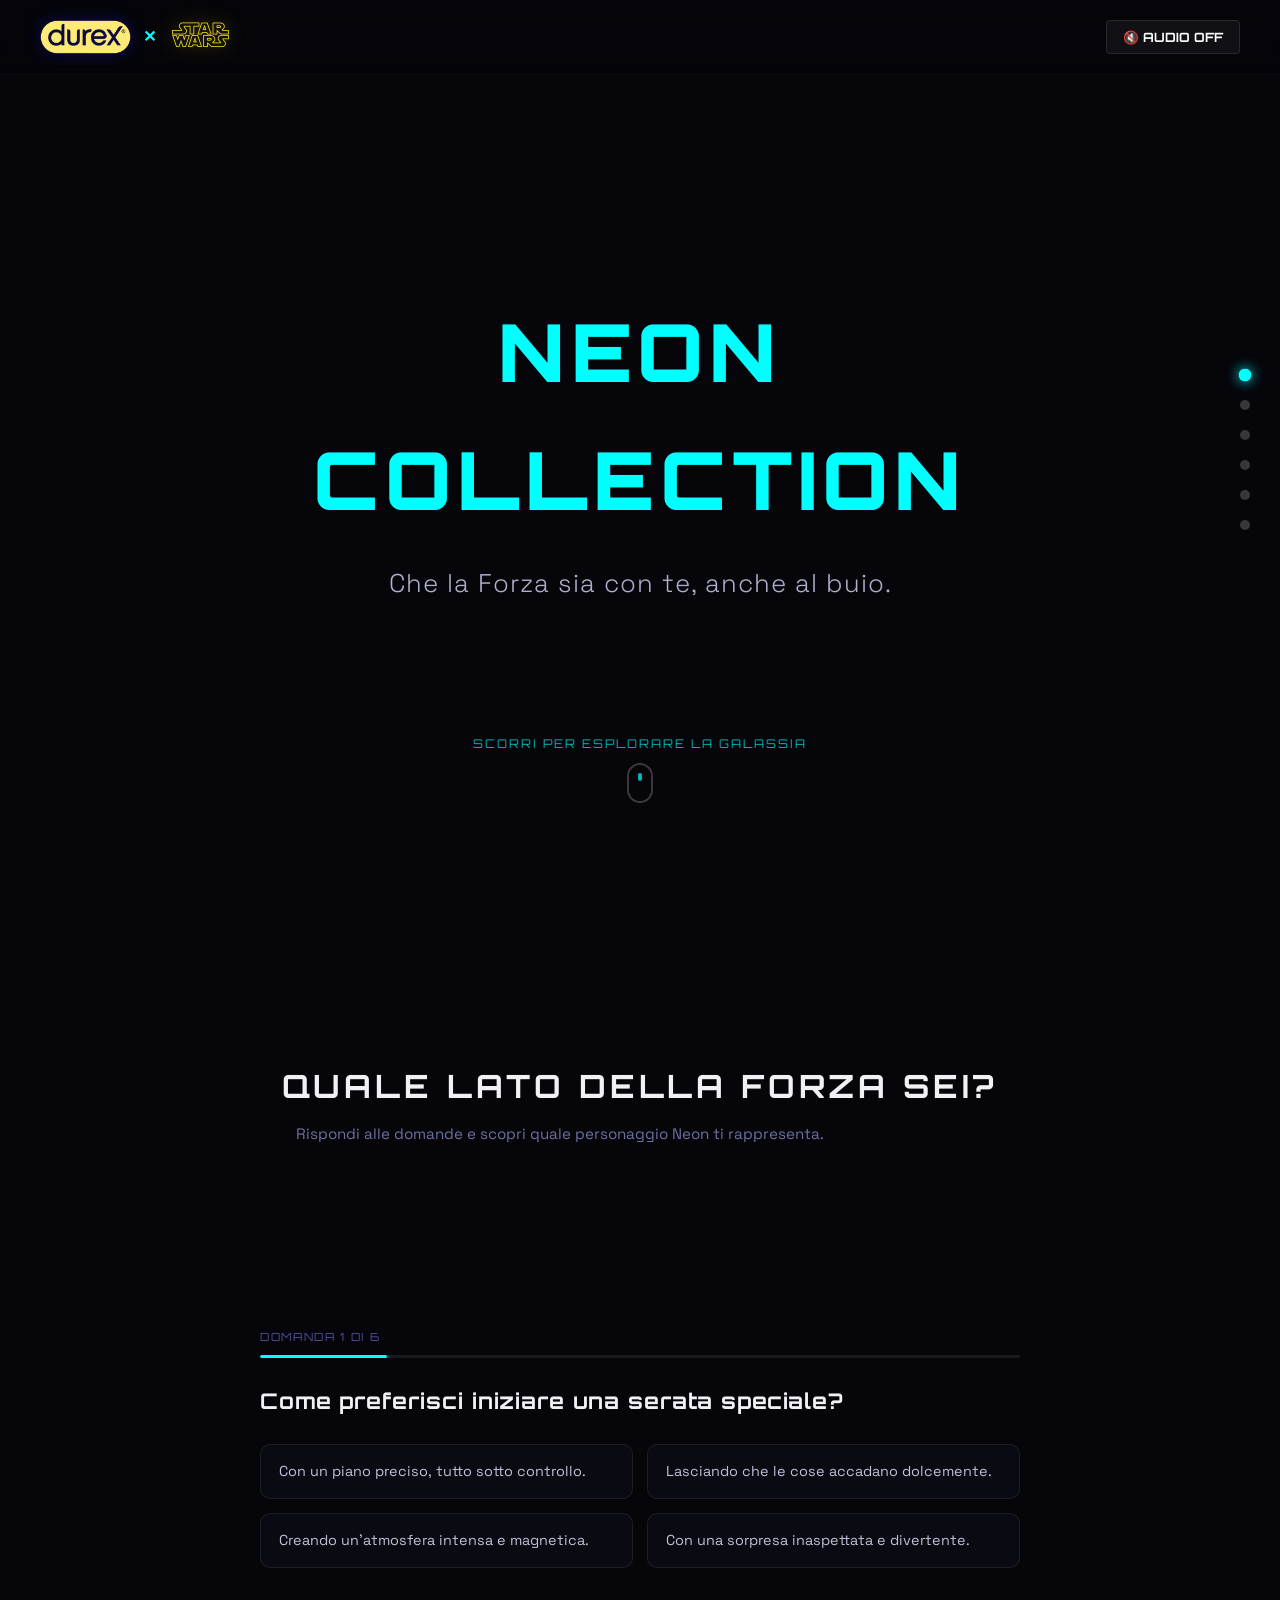
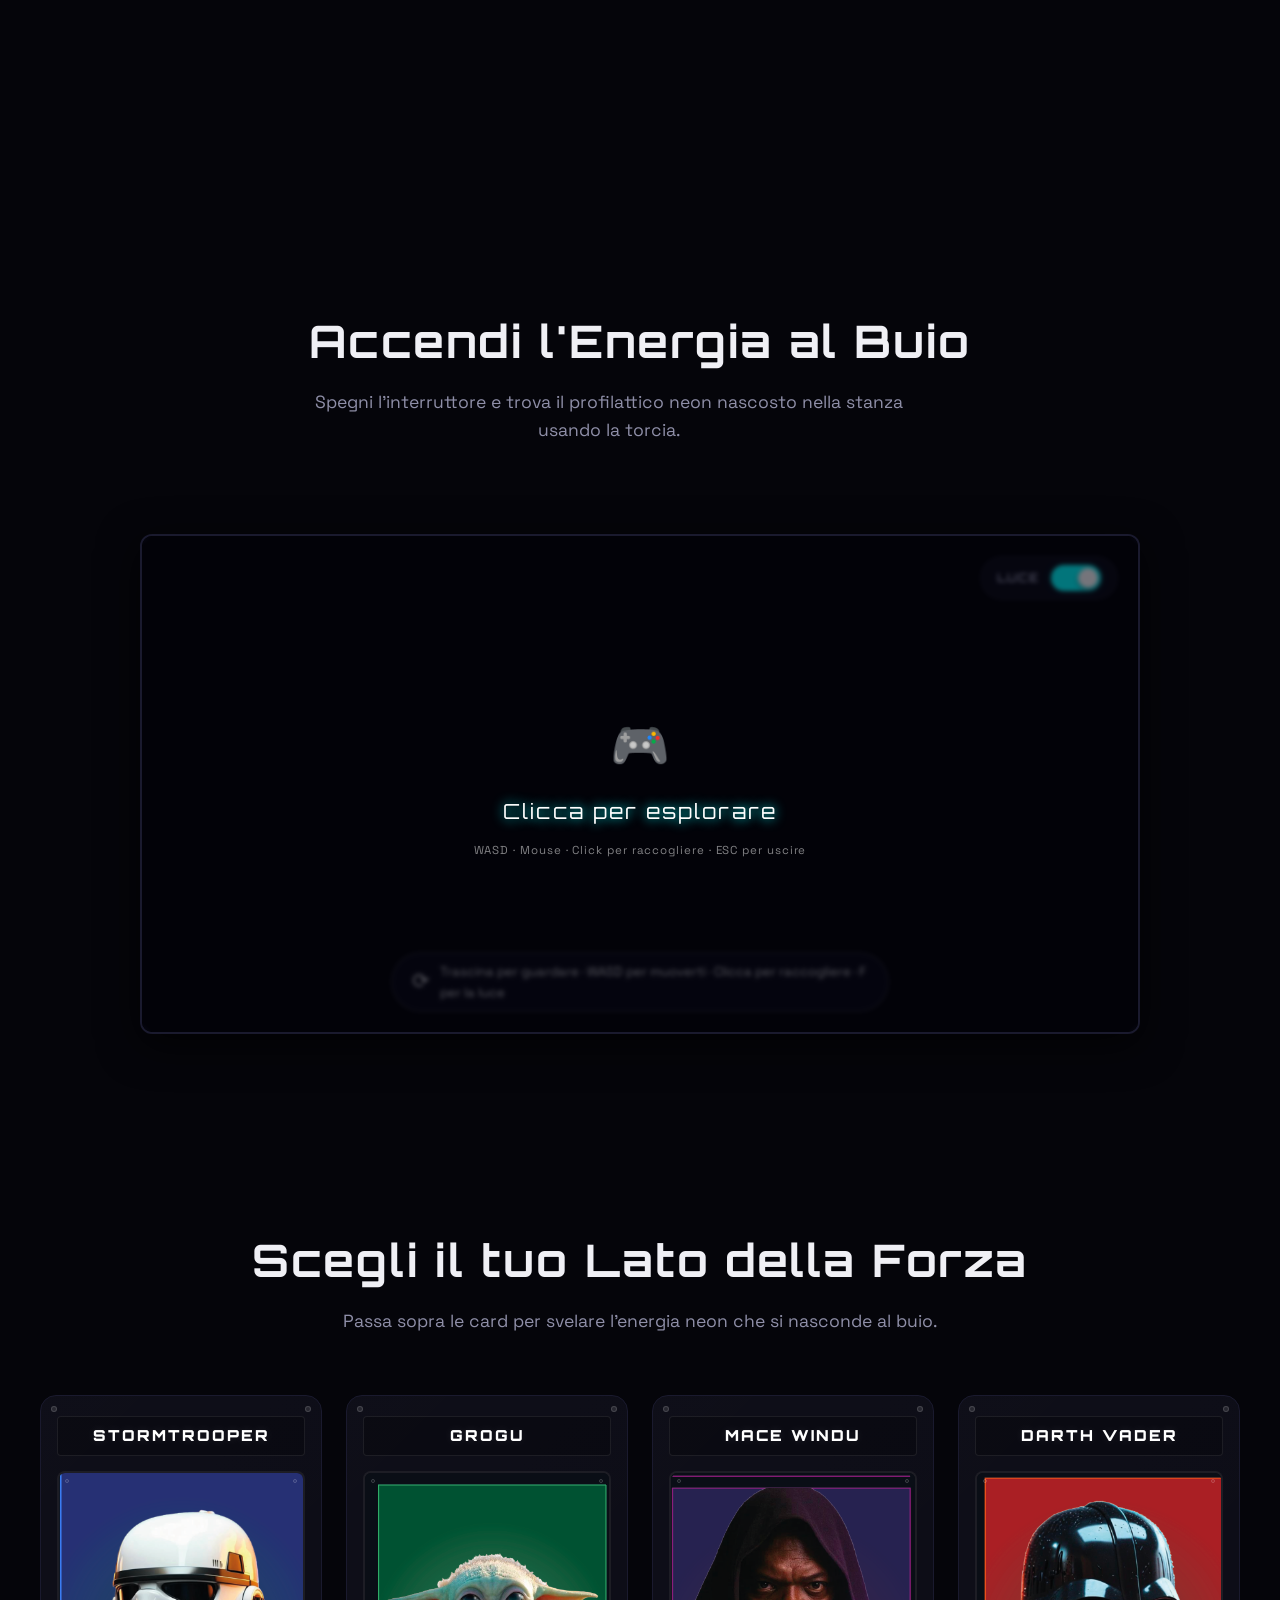
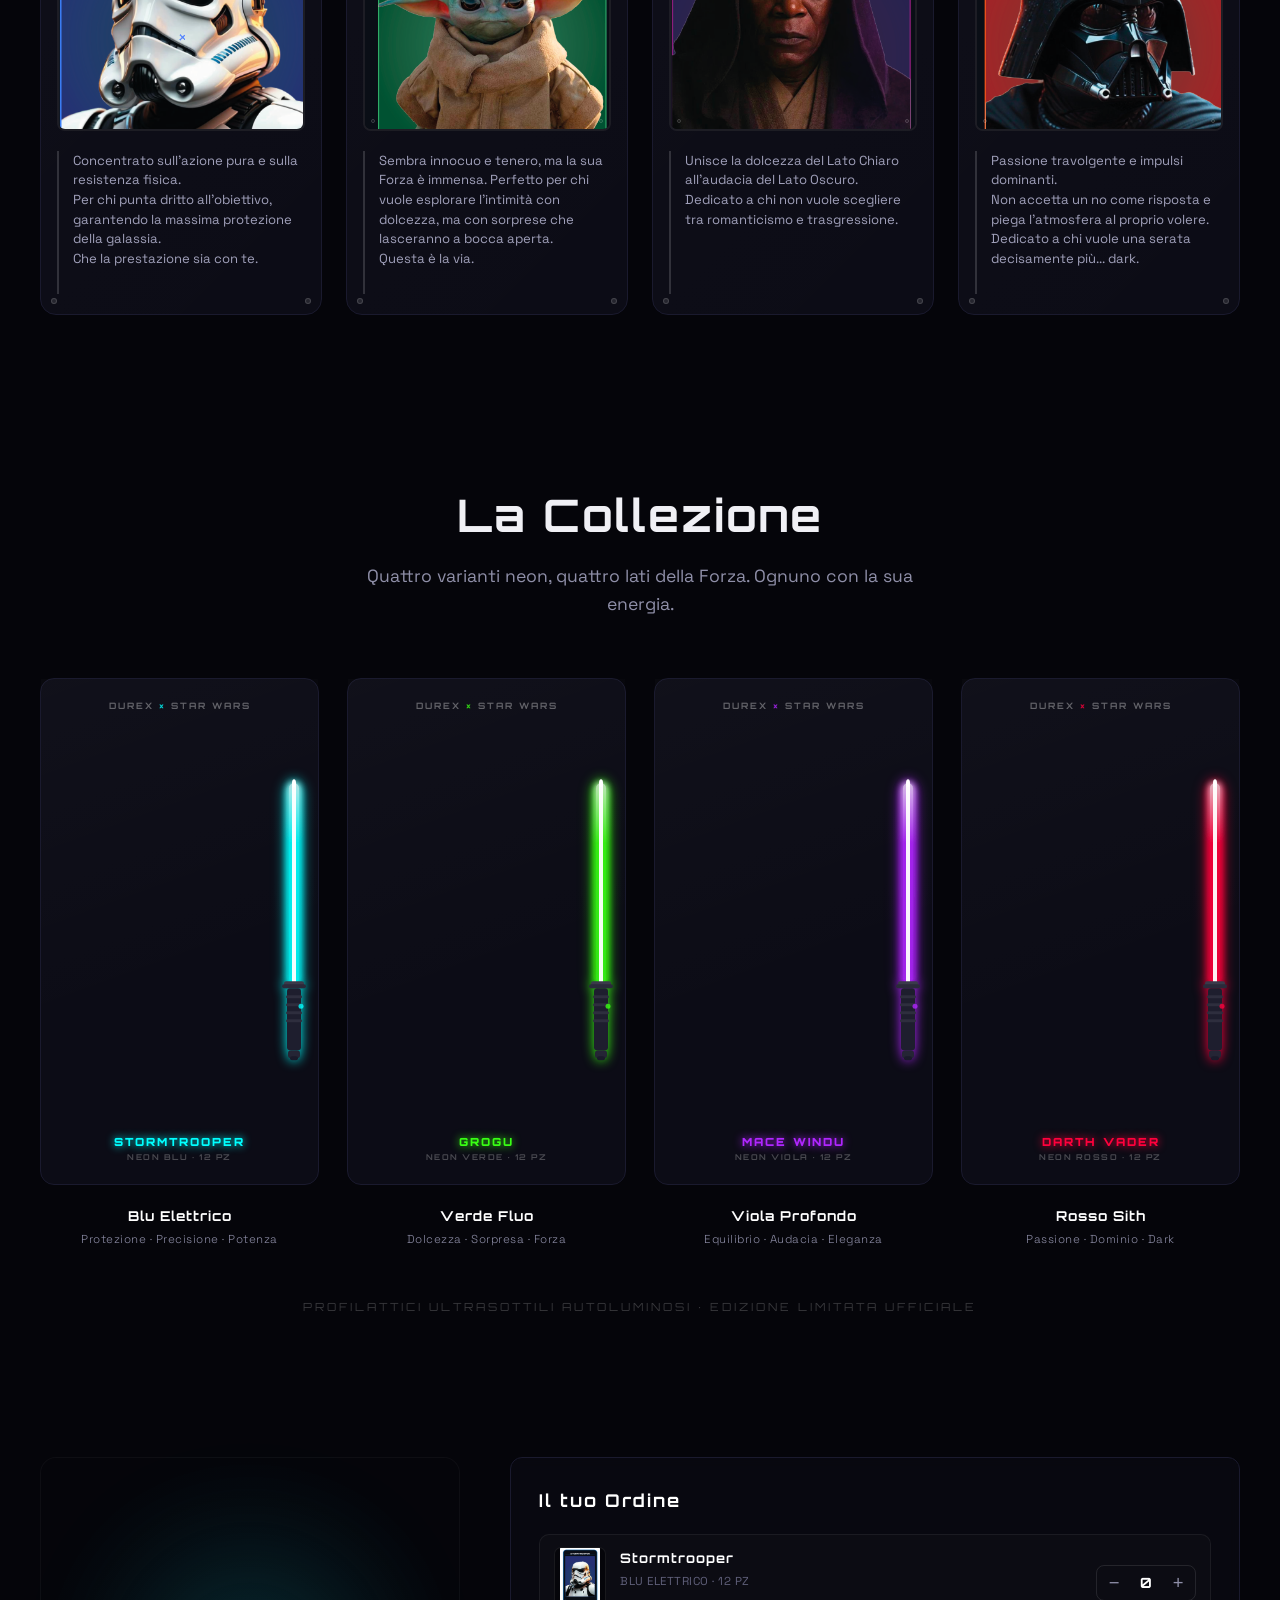
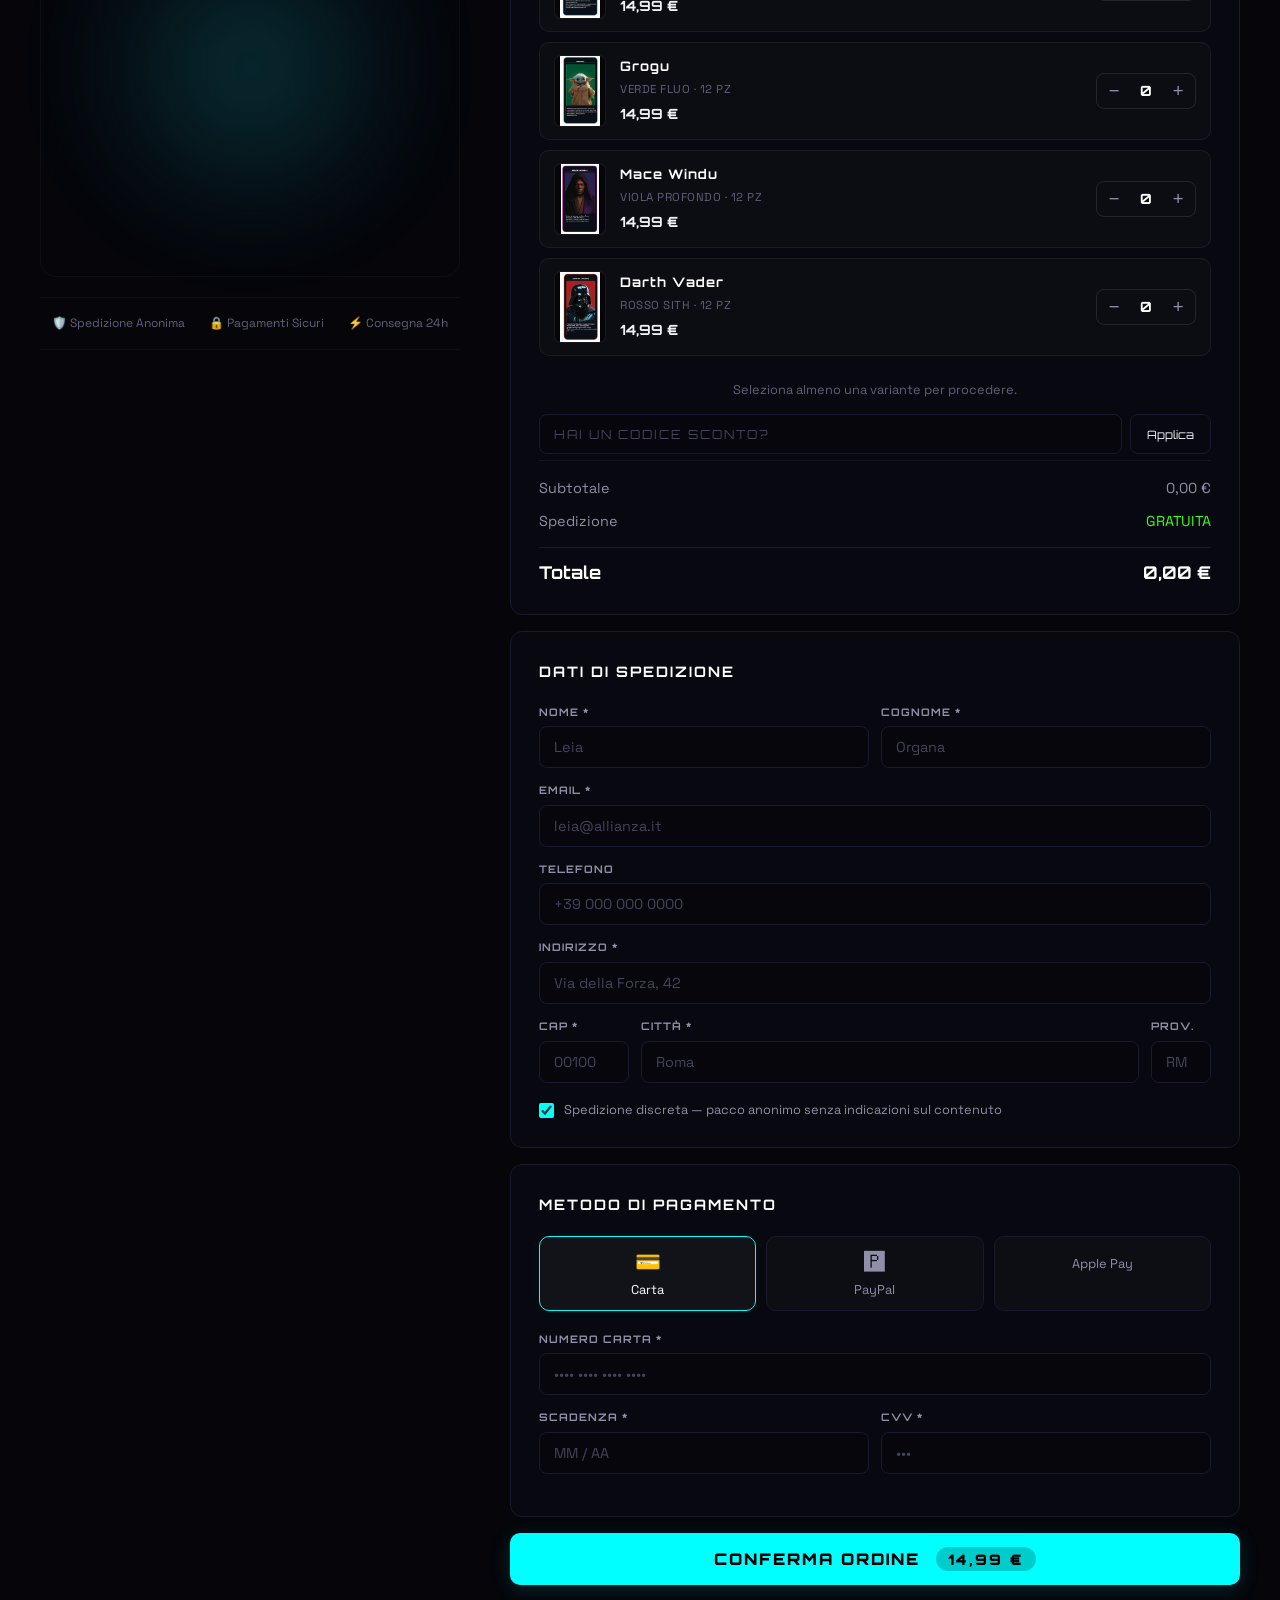
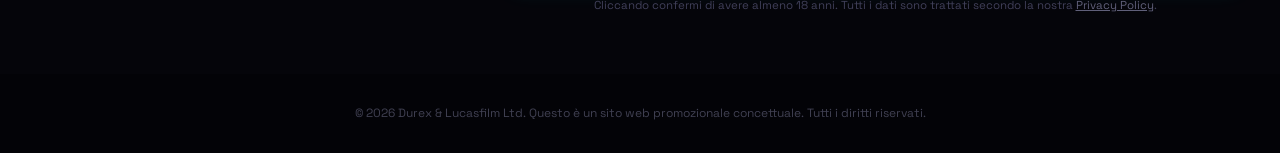
==== commit 72f24705: "Add lightsaber SVGs to each condom pack Each pack now features an inline SVG lightsaber (hilt + glow" ====
--- a/index.html
+++ b/index.html
@@ -279,6 +279,42 @@
                             <div class="pack-top-label">DUREX <span>×</span> STAR WARS</div>
                             <div class="pack-visual">
                                 <canvas class="pack-canvas" data-color="#00ffff"></canvas>
+                                <svg class="pack-saber" viewBox="0 0 44 300" xmlns="http://www.w3.org/2000/svg" aria-hidden="true">
+                                    <defs>
+                                        <filter id="glow-storm" x="-120%" y="-5%" width="340%" height="110%">
+                                            <feGaussianBlur stdDeviation="3.5" result="blur"/>
+                                            <feMerge><feMergeNode in="blur"/><feMergeNode in="blur"/><feMergeNode in="SourceGraphic"/></feMerge>
+                                        </filter>
+                                        <linearGradient id="blade-storm" x1="0" y1="0" x2="0" y2="1">
+                                            <stop offset="0%" stop-color="#ffffff" stop-opacity="0.95"/>
+                                            <stop offset="30%" stop-color="#00ffff" stop-opacity="1"/>
+                                            <stop offset="100%" stop-color="#00ffff" stop-opacity="0.75"/>
+                                        </linearGradient>
+                                    </defs>
+                                    <!-- Outer blade glow -->
+                                    <rect x="14" y="10" width="16" height="200" rx="8" fill="#00ffff" opacity="0.25" filter="url(#glow-storm)"/>
+                                    <!-- Mid blade -->
+                                    <rect x="17" y="10" width="10" height="200" rx="5" fill="url(#blade-storm)" opacity="0.7" filter="url(#glow-storm)"/>
+                                    <!-- Core blade -->
+                                    <rect x="20" y="10" width="4" height="200" rx="2" fill="#ffffff" opacity="0.95"/>
+                                    <!-- Blade tip -->
+                                    <ellipse cx="22" cy="10" rx="2" ry="4" fill="#ffffff"/>
+                                    <!-- Emitter guard -->
+                                    <rect x="12" y="208" width="20" height="7" rx="2" fill="#3a3a4a"/>
+                                    <rect x="10" y="211" width="24" height="4" rx="2" fill="#2a2a3a"/>
+                                    <!-- Hilt body -->
+                                    <rect x="15" y="215" width="14" height="62" rx="3" fill="#1e1e2e"/>
+                                    <!-- Grip rings -->
+                                    <rect x="14" y="222" width="16" height="3" rx="1.5" fill="#2e2e3e"/>
+                                    <rect x="14" y="230" width="16" height="3" rx="1.5" fill="#2e2e3e"/>
+                                    <rect x="14" y="238" width="16" height="3" rx="1.5" fill="#2e2e3e"/>
+                                    <rect x="14" y="246" width="16" height="3" rx="1.5" fill="#2e2e3e"/>
+                                    <!-- Activation button -->
+                                    <circle cx="29" cy="233" r="2.5" fill="#00ffff" opacity="0.8"/>
+                                    <!-- Pommel -->
+                                    <rect x="16" y="277" width="12" height="8" rx="3" fill="#252535"/>
+                                    <rect x="18" y="283" width="8" height="4" rx="2" fill="#1a1a2a"/>
+                                </svg>
                             </div>
                             <div class="pack-character">STORMTROOPER</div>
                             <div class="pack-sub">NEON BLU · 12 pz</div>
@@ -292,6 +328,33 @@
                             <div class="pack-top-label">DUREX <span>×</span> STAR WARS</div>
                             <div class="pack-visual">
                                 <canvas class="pack-canvas" data-color="#39ff14"></canvas>
+                                <svg class="pack-saber" viewBox="0 0 44 300" xmlns="http://www.w3.org/2000/svg" aria-hidden="true">
+                                    <defs>
+                                        <filter id="glow-grogu" x="-120%" y="-5%" width="340%" height="110%">
+                                            <feGaussianBlur stdDeviation="3.5" result="blur"/>
+                                            <feMerge><feMergeNode in="blur"/><feMergeNode in="blur"/><feMergeNode in="SourceGraphic"/></feMerge>
+                                        </filter>
+                                        <linearGradient id="blade-grogu" x1="0" y1="0" x2="0" y2="1">
+                                            <stop offset="0%" stop-color="#ffffff" stop-opacity="0.95"/>
+                                            <stop offset="30%" stop-color="#39ff14" stop-opacity="1"/>
+                                            <stop offset="100%" stop-color="#39ff14" stop-opacity="0.75"/>
+                                        </linearGradient>
+                                    </defs>
+                                    <rect x="14" y="10" width="16" height="200" rx="8" fill="#39ff14" opacity="0.25" filter="url(#glow-grogu)"/>
+                                    <rect x="17" y="10" width="10" height="200" rx="5" fill="url(#blade-grogu)" opacity="0.7" filter="url(#glow-grogu)"/>
+                                    <rect x="20" y="10" width="4" height="200" rx="2" fill="#ffffff" opacity="0.95"/>
+                                    <ellipse cx="22" cy="10" rx="2" ry="4" fill="#ffffff"/>
+                                    <rect x="12" y="208" width="20" height="7" rx="2" fill="#3a3a4a"/>
+                                    <rect x="10" y="211" width="24" height="4" rx="2" fill="#2a2a3a"/>
+                                    <rect x="15" y="215" width="14" height="62" rx="3" fill="#1e1e2e"/>
+                                    <rect x="14" y="222" width="16" height="3" rx="1.5" fill="#2e2e3e"/>
+                                    <rect x="14" y="230" width="16" height="3" rx="1.5" fill="#2e2e3e"/>
+                                    <rect x="14" y="238" width="16" height="3" rx="1.5" fill="#2e2e3e"/>
+                                    <rect x="14" y="246" width="16" height="3" rx="1.5" fill="#2e2e3e"/>
+                                    <circle cx="29" cy="233" r="2.5" fill="#39ff14" opacity="0.8"/>
+                                    <rect x="16" y="277" width="12" height="8" rx="3" fill="#252535"/>
+                                    <rect x="18" y="283" width="8" height="4" rx="2" fill="#1a1a2a"/>
+                                </svg>
                             </div>
                             <div class="pack-character">GROGU</div>
                             <div class="pack-sub">NEON VERDE · 12 pz</div>
@@ -305,6 +368,33 @@
                             <div class="pack-top-label">DUREX <span>×</span> STAR WARS</div>
                             <div class="pack-visual">
                                 <canvas class="pack-canvas" data-color="#b026ff"></canvas>
+                                <svg class="pack-saber" viewBox="0 0 44 300" xmlns="http://www.w3.org/2000/svg" aria-hidden="true">
+                                    <defs>
+                                        <filter id="glow-mace" x="-120%" y="-5%" width="340%" height="110%">
+                                            <feGaussianBlur stdDeviation="3.5" result="blur"/>
+                                            <feMerge><feMergeNode in="blur"/><feMergeNode in="blur"/><feMergeNode in="SourceGraphic"/></feMerge>
+                                        </filter>
+                                        <linearGradient id="blade-mace" x1="0" y1="0" x2="0" y2="1">
+                                            <stop offset="0%" stop-color="#ffffff" stop-opacity="0.95"/>
+                                            <stop offset="30%" stop-color="#b026ff" stop-opacity="1"/>
+                                            <stop offset="100%" stop-color="#b026ff" stop-opacity="0.75"/>
+                                        </linearGradient>
+                                    </defs>
+                                    <rect x="14" y="10" width="16" height="200" rx="8" fill="#b026ff" opacity="0.25" filter="url(#glow-mace)"/>
+                                    <rect x="17" y="10" width="10" height="200" rx="5" fill="url(#blade-mace)" opacity="0.7" filter="url(#glow-mace)"/>
+                                    <rect x="20" y="10" width="4" height="200" rx="2" fill="#ffffff" opacity="0.95"/>
+                                    <ellipse cx="22" cy="10" rx="2" ry="4" fill="#ffffff"/>
+                                    <rect x="12" y="208" width="20" height="7" rx="2" fill="#3a3a4a"/>
+                                    <rect x="10" y="211" width="24" height="4" rx="2" fill="#2a2a3a"/>
+                                    <rect x="15" y="215" width="14" height="62" rx="3" fill="#1e1e2e"/>
+                                    <rect x="14" y="222" width="16" height="3" rx="1.5" fill="#2e2e3e"/>
+                                    <rect x="14" y="230" width="16" height="3" rx="1.5" fill="#2e2e3e"/>
+                                    <rect x="14" y="238" width="16" height="3" rx="1.5" fill="#2e2e3e"/>
+                                    <rect x="14" y="246" width="16" height="3" rx="1.5" fill="#2e2e3e"/>
+                                    <circle cx="29" cy="233" r="2.5" fill="#b026ff" opacity="0.8"/>
+                                    <rect x="16" y="277" width="12" height="8" rx="3" fill="#252535"/>
+                                    <rect x="18" y="283" width="8" height="4" rx="2" fill="#1a1a2a"/>
+                                </svg>
                             </div>
                             <div class="pack-character">MACE WINDU</div>
                             <div class="pack-sub">NEON VIOLA · 12 pz</div>
@@ -318,6 +408,33 @@
                             <div class="pack-top-label">DUREX <span>×</span> STAR WARS</div>
                             <div class="pack-visual">
                                 <canvas class="pack-canvas" data-color="#ff003c"></canvas>
+                                <svg class="pack-saber" viewBox="0 0 44 300" xmlns="http://www.w3.org/2000/svg" aria-hidden="true">
+                                    <defs>
+                                        <filter id="glow-vader" x="-120%" y="-5%" width="340%" height="110%">
+                                            <feGaussianBlur stdDeviation="3.5" result="blur"/>
+                                            <feMerge><feMergeNode in="blur"/><feMergeNode in="blur"/><feMergeNode in="SourceGraphic"/></feMerge>
+                                        </filter>
+                                        <linearGradient id="blade-vader" x1="0" y1="0" x2="0" y2="1">
+                                            <stop offset="0%" stop-color="#ffffff" stop-opacity="0.95"/>
+                                            <stop offset="30%" stop-color="#ff003c" stop-opacity="1"/>
+                                            <stop offset="100%" stop-color="#ff003c" stop-opacity="0.75"/>
+                                        </linearGradient>
+                                    </defs>
+                                    <rect x="14" y="10" width="16" height="200" rx="8" fill="#ff003c" opacity="0.25" filter="url(#glow-vader)"/>
+                                    <rect x="17" y="10" width="10" height="200" rx="5" fill="url(#blade-vader)" opacity="0.7" filter="url(#glow-vader)"/>
+                                    <rect x="20" y="10" width="4" height="200" rx="2" fill="#ffffff" opacity="0.95"/>
+                                    <ellipse cx="22" cy="10" rx="2" ry="4" fill="#ffffff"/>
+                                    <rect x="12" y="208" width="20" height="7" rx="2" fill="#3a3a4a"/>
+                                    <rect x="10" y="211" width="24" height="4" rx="2" fill="#2a2a3a"/>
+                                    <rect x="15" y="215" width="14" height="62" rx="3" fill="#1e1e2e"/>
+                                    <rect x="14" y="222" width="16" height="3" rx="1.5" fill="#2e2e3e"/>
+                                    <rect x="14" y="230" width="16" height="3" rx="1.5" fill="#2e2e3e"/>
+                                    <rect x="14" y="238" width="16" height="3" rx="1.5" fill="#2e2e3e"/>
+                                    <rect x="14" y="246" width="16" height="3" rx="1.5" fill="#2e2e3e"/>
+                                    <circle cx="29" cy="233" r="2.5" fill="#ff003c" opacity="0.8"/>
+                                    <rect x="16" y="277" width="12" height="8" rx="3" fill="#252535"/>
+                                    <rect x="18" y="283" width="8" height="4" rx="2" fill="#1a1a2a"/>
+                                </svg>
                             </div>
                             <div class="pack-character">DARTH VADER</div>
                             <div class="pack-sub">NEON ROSSO · 12 pz</div>
--- a/style.css
+++ b/style.css
@@ -110,7 +110,7 @@
 
 .brand-logo--durex {
     height: 34px;
-    filter: drop-shadow(0 0 8px rgba(30, 20, 180, 0.5));
+    filter: invert(1) drop-shadow(0 0 8px rgba(30, 20, 180, 0.5));
 }
 
 .brand-logo--starwars {
@@ -355,6 +355,35 @@
     width: 100% !important;
     height: 100% !important;
     min-height: 200px;
+}
+
+/* ── Lightsaber SVG ── */
+.pack-saber {
+    position: absolute;
+    right: -14px;
+    top: 0;
+    height: 100%;
+    width: auto;
+    max-width: 44px;
+    z-index: 4;
+    pointer-events: none;
+    filter: drop-shadow(0 0 6px var(--pack-color));
+    animation: saberPulse 2.8s ease-in-out infinite;
+    transform-origin: bottom center;
+}
+
+@keyframes saberPulse {
+    0%, 100% { filter: drop-shadow(0 0 5px var(--pack-color)); opacity: 0.92; }
+    50%       { filter: drop-shadow(0 0 14px var(--pack-color)) drop-shadow(0 0 28px var(--pack-color)); opacity: 1; }
+}
+
+.packshot-item:hover .pack-saber {
+    animation: saberPulseHover 1.2s ease-in-out infinite;
+}
+
+@keyframes saberPulseHover {
+    0%, 100% { filter: drop-shadow(0 0 10px var(--pack-color)) drop-shadow(0 0 20px var(--pack-color)); }
+    50%       { filter: drop-shadow(0 0 18px var(--pack-color)) drop-shadow(0 0 40px var(--pack-color)); }
 }
 
 /* ── Condom CSS shape ── */
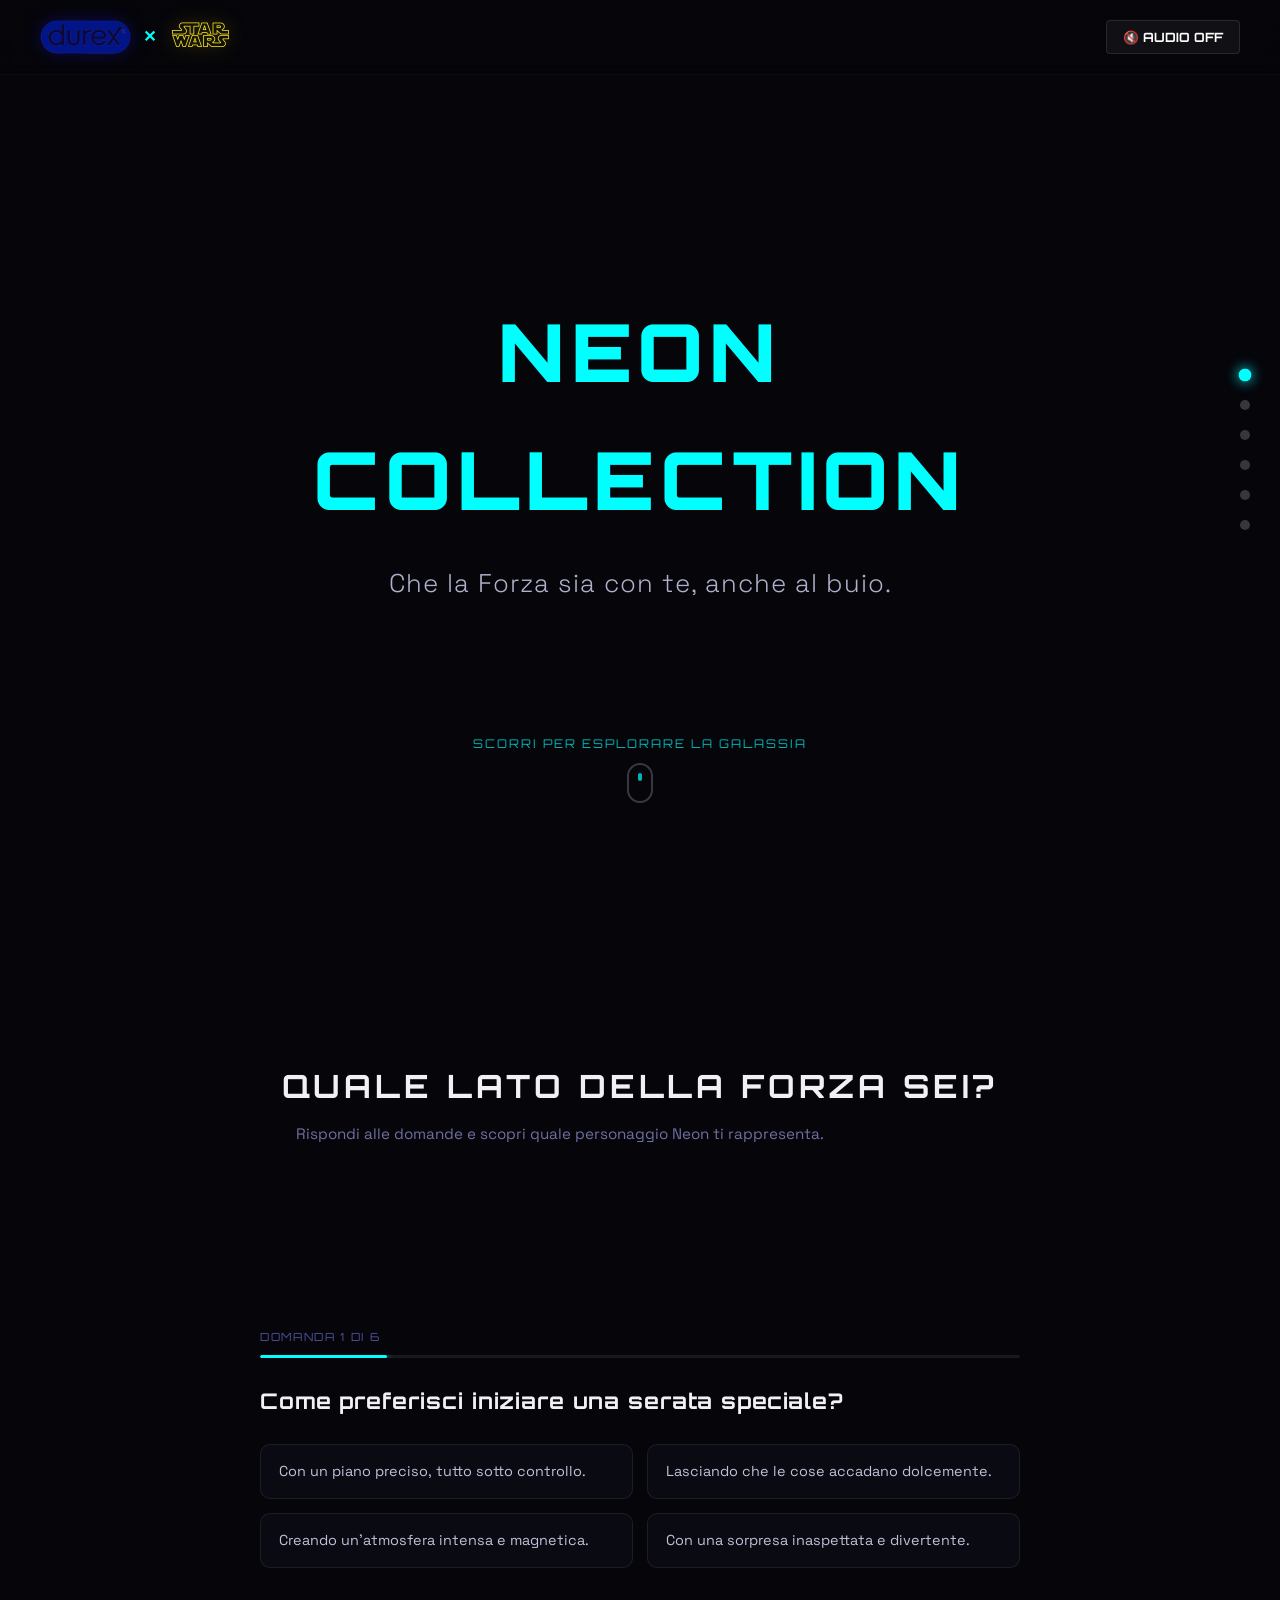
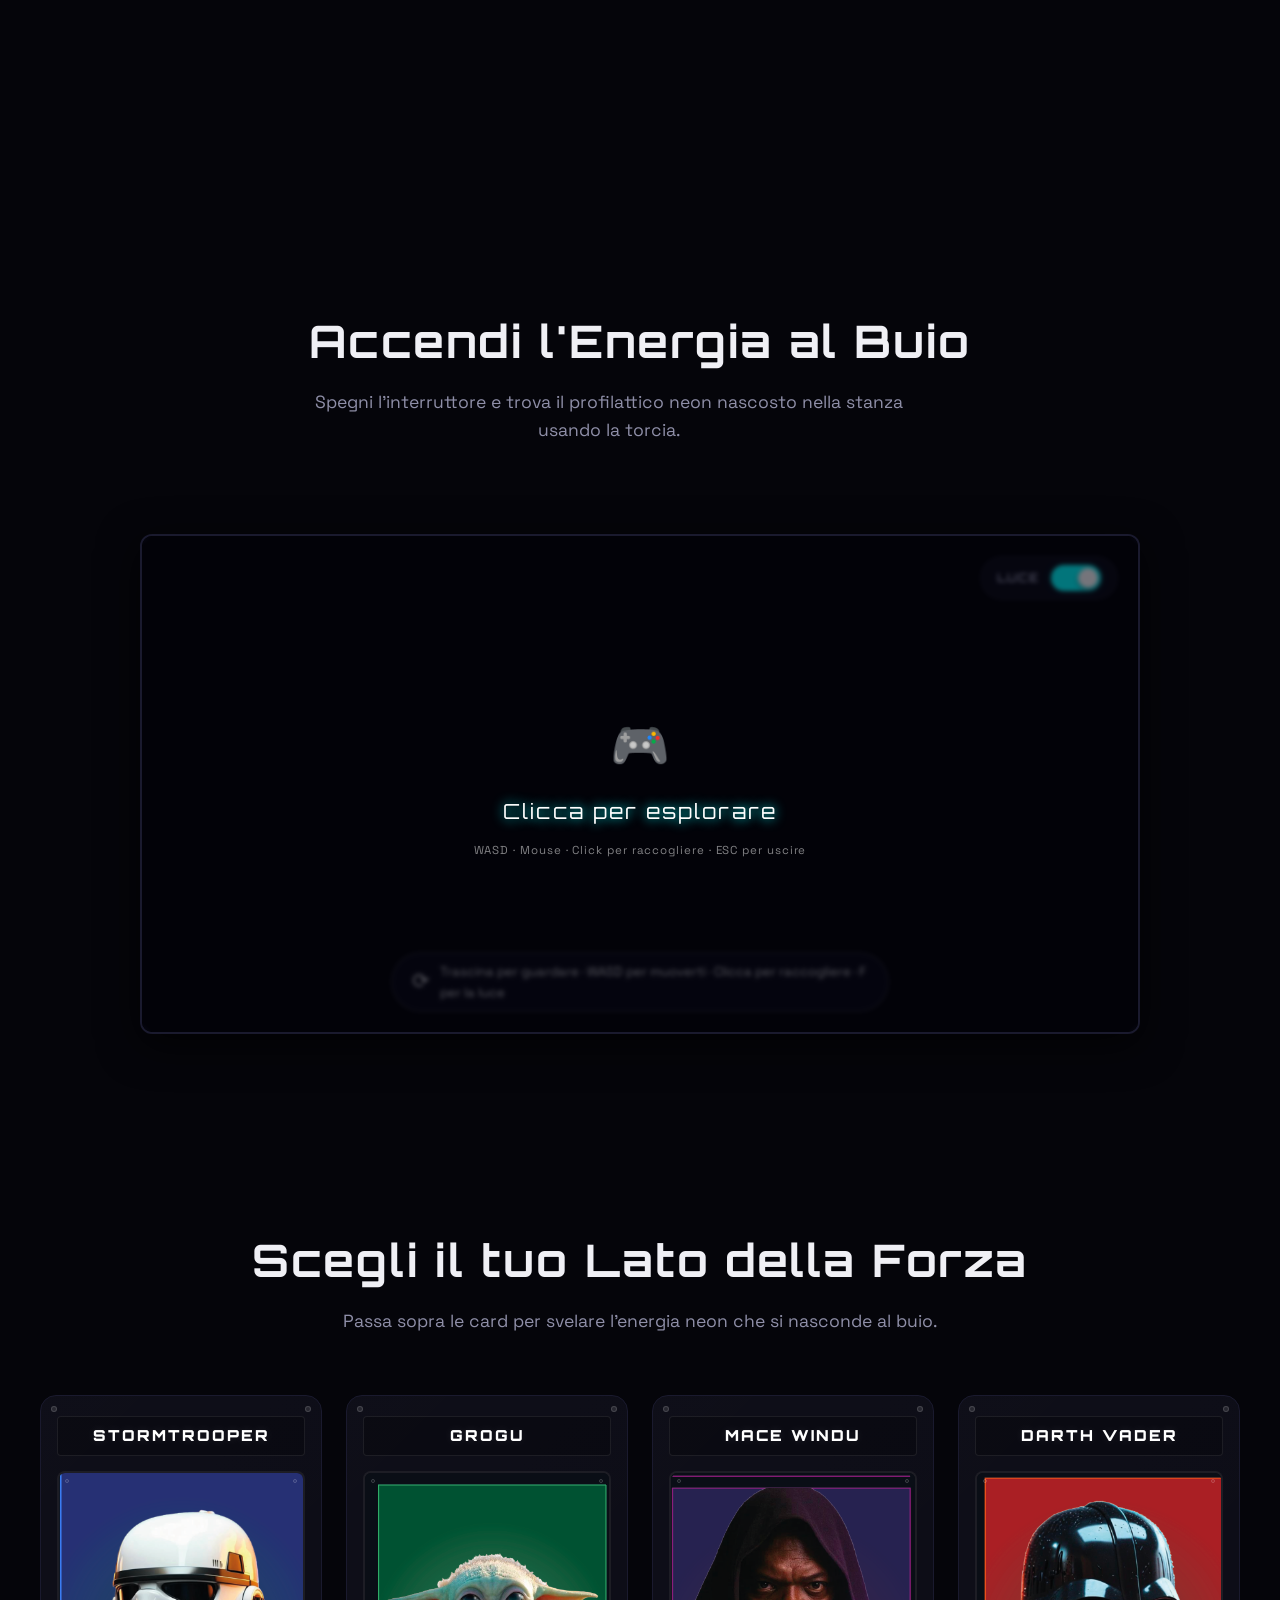
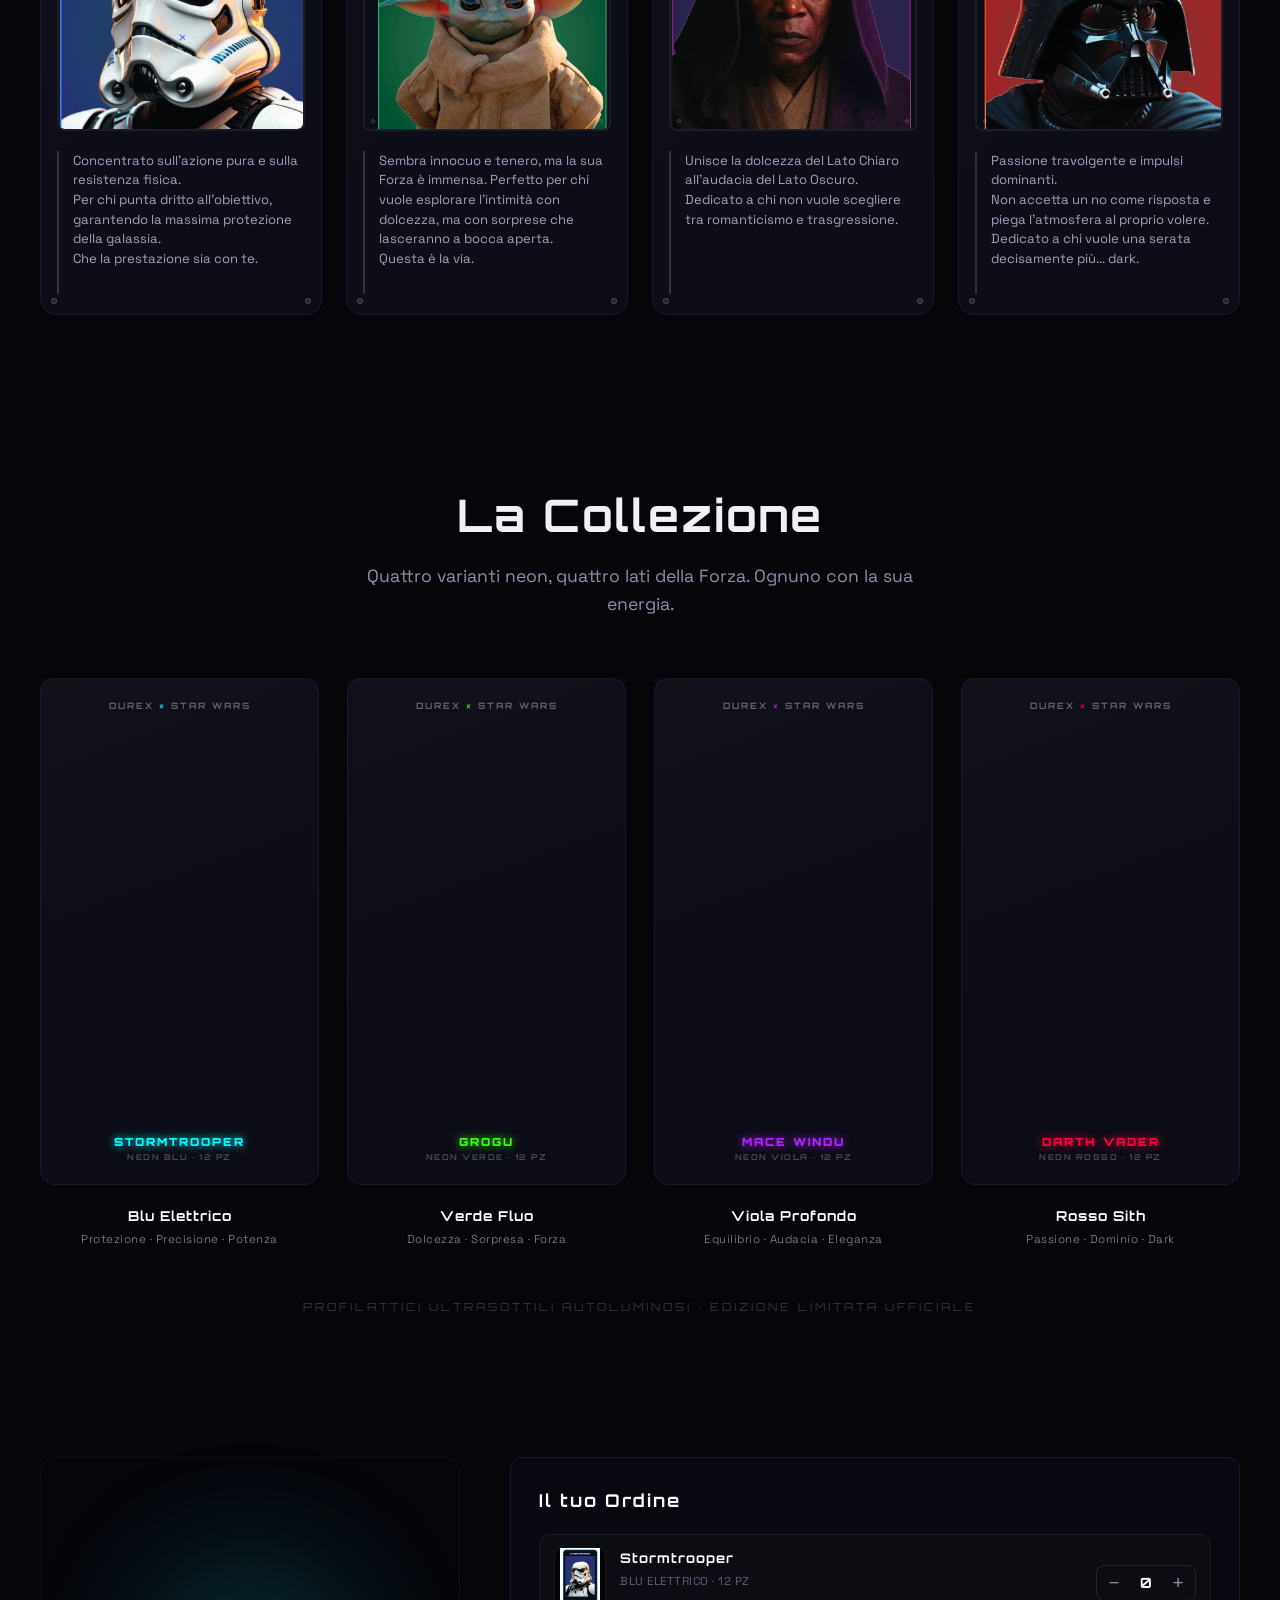
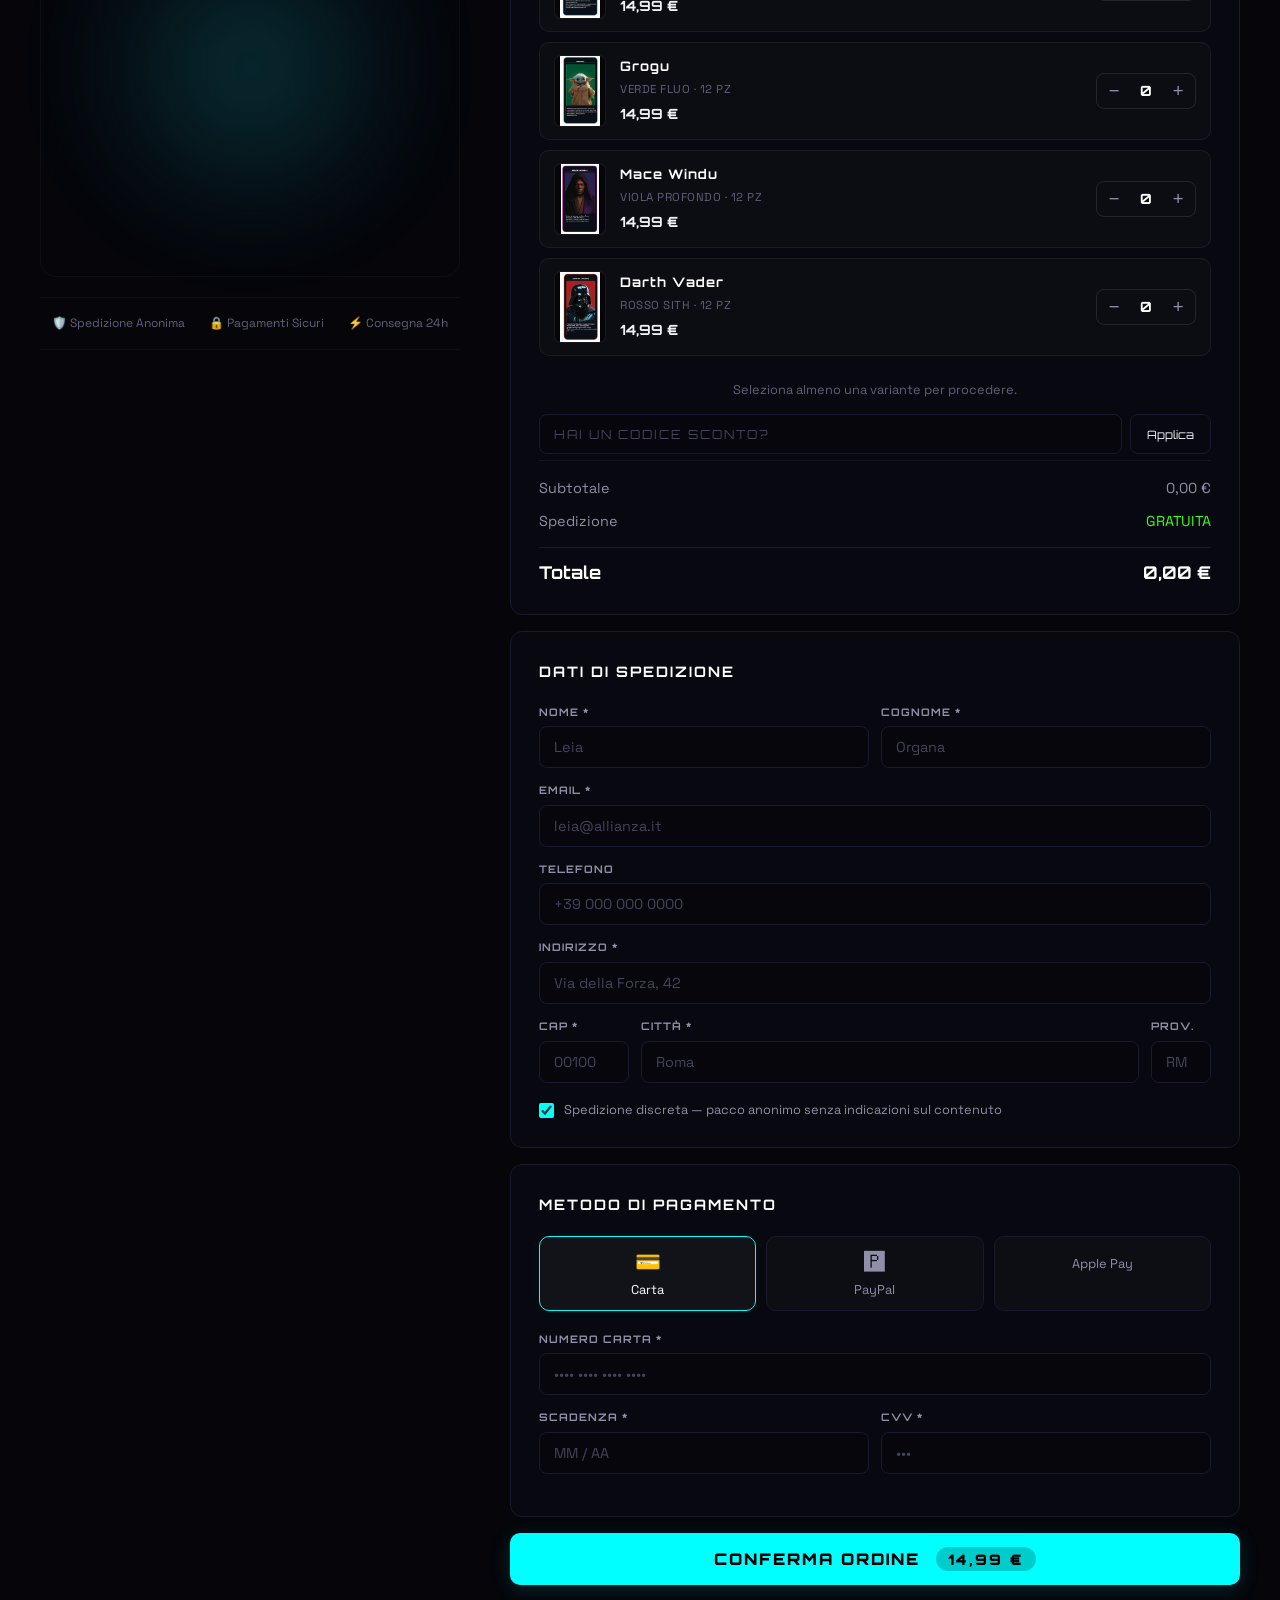
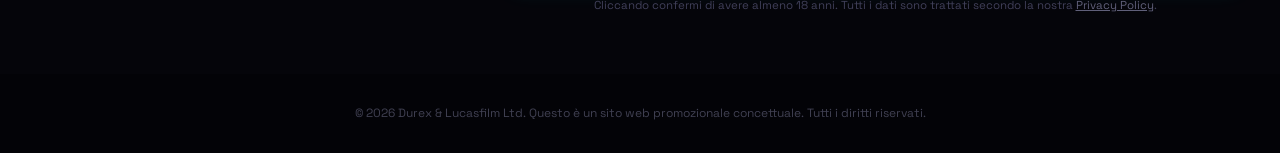
==== commit 676c767e: "Revert "Add lightsaber SVGs to each condom pack" This reverts commit 72f247054818c7faa24ab8cec5dac81" ====
--- a/index.html
+++ b/index.html
@@ -279,42 +279,6 @@
                             <div class="pack-top-label">DUREX <span>×</span> STAR WARS</div>
                             <div class="pack-visual">
                                 <canvas class="pack-canvas" data-color="#00ffff"></canvas>
-                                <svg class="pack-saber" viewBox="0 0 44 300" xmlns="http://www.w3.org/2000/svg" aria-hidden="true">
-                                    <defs>
-                                        <filter id="glow-storm" x="-120%" y="-5%" width="340%" height="110%">
-                                            <feGaussianBlur stdDeviation="3.5" result="blur"/>
-                                            <feMerge><feMergeNode in="blur"/><feMergeNode in="blur"/><feMergeNode in="SourceGraphic"/></feMerge>
-                                        </filter>
-                                        <linearGradient id="blade-storm" x1="0" y1="0" x2="0" y2="1">
-                                            <stop offset="0%" stop-color="#ffffff" stop-opacity="0.95"/>
-                                            <stop offset="30%" stop-color="#00ffff" stop-opacity="1"/>
-                                            <stop offset="100%" stop-color="#00ffff" stop-opacity="0.75"/>
-                                        </linearGradient>
-                                    </defs>
-                                    <!-- Outer blade glow -->
-                                    <rect x="14" y="10" width="16" height="200" rx="8" fill="#00ffff" opacity="0.25" filter="url(#glow-storm)"/>
-                                    <!-- Mid blade -->
-                                    <rect x="17" y="10" width="10" height="200" rx="5" fill="url(#blade-storm)" opacity="0.7" filter="url(#glow-storm)"/>
-                                    <!-- Core blade -->
-                                    <rect x="20" y="10" width="4" height="200" rx="2" fill="#ffffff" opacity="0.95"/>
-                                    <!-- Blade tip -->
-                                    <ellipse cx="22" cy="10" rx="2" ry="4" fill="#ffffff"/>
-                                    <!-- Emitter guard -->
-                                    <rect x="12" y="208" width="20" height="7" rx="2" fill="#3a3a4a"/>
-                                    <rect x="10" y="211" width="24" height="4" rx="2" fill="#2a2a3a"/>
-                                    <!-- Hilt body -->
-                                    <rect x="15" y="215" width="14" height="62" rx="3" fill="#1e1e2e"/>
-                                    <!-- Grip rings -->
-                                    <rect x="14" y="222" width="16" height="3" rx="1.5" fill="#2e2e3e"/>
-                                    <rect x="14" y="230" width="16" height="3" rx="1.5" fill="#2e2e3e"/>
-                                    <rect x="14" y="238" width="16" height="3" rx="1.5" fill="#2e2e3e"/>
-                                    <rect x="14" y="246" width="16" height="3" rx="1.5" fill="#2e2e3e"/>
-                                    <!-- Activation button -->
-                                    <circle cx="29" cy="233" r="2.5" fill="#00ffff" opacity="0.8"/>
-                                    <!-- Pommel -->
-                                    <rect x="16" y="277" width="12" height="8" rx="3" fill="#252535"/>
-                                    <rect x="18" y="283" width="8" height="4" rx="2" fill="#1a1a2a"/>
-                                </svg>
                             </div>
                             <div class="pack-character">STORMTROOPER</div>
                             <div class="pack-sub">NEON BLU · 12 pz</div>
@@ -328,33 +292,6 @@
                             <div class="pack-top-label">DUREX <span>×</span> STAR WARS</div>
                             <div class="pack-visual">
                                 <canvas class="pack-canvas" data-color="#39ff14"></canvas>
-                                <svg class="pack-saber" viewBox="0 0 44 300" xmlns="http://www.w3.org/2000/svg" aria-hidden="true">
-                                    <defs>
-                                        <filter id="glow-grogu" x="-120%" y="-5%" width="340%" height="110%">
-                                            <feGaussianBlur stdDeviation="3.5" result="blur"/>
-                                            <feMerge><feMergeNode in="blur"/><feMergeNode in="blur"/><feMergeNode in="SourceGraphic"/></feMerge>
-                                        </filter>
-                                        <linearGradient id="blade-grogu" x1="0" y1="0" x2="0" y2="1">
-                                            <stop offset="0%" stop-color="#ffffff" stop-opacity="0.95"/>
-                                            <stop offset="30%" stop-color="#39ff14" stop-opacity="1"/>
-                                            <stop offset="100%" stop-color="#39ff14" stop-opacity="0.75"/>
-                                        </linearGradient>
-                                    </defs>
-                                    <rect x="14" y="10" width="16" height="200" rx="8" fill="#39ff14" opacity="0.25" filter="url(#glow-grogu)"/>
-                                    <rect x="17" y="10" width="10" height="200" rx="5" fill="url(#blade-grogu)" opacity="0.7" filter="url(#glow-grogu)"/>
-                                    <rect x="20" y="10" width="4" height="200" rx="2" fill="#ffffff" opacity="0.95"/>
-                                    <ellipse cx="22" cy="10" rx="2" ry="4" fill="#ffffff"/>
-                                    <rect x="12" y="208" width="20" height="7" rx="2" fill="#3a3a4a"/>
-                                    <rect x="10" y="211" width="24" height="4" rx="2" fill="#2a2a3a"/>
-                                    <rect x="15" y="215" width="14" height="62" rx="3" fill="#1e1e2e"/>
-                                    <rect x="14" y="222" width="16" height="3" rx="1.5" fill="#2e2e3e"/>
-                                    <rect x="14" y="230" width="16" height="3" rx="1.5" fill="#2e2e3e"/>
-                                    <rect x="14" y="238" width="16" height="3" rx="1.5" fill="#2e2e3e"/>
-                                    <rect x="14" y="246" width="16" height="3" rx="1.5" fill="#2e2e3e"/>
-                                    <circle cx="29" cy="233" r="2.5" fill="#39ff14" opacity="0.8"/>
-                                    <rect x="16" y="277" width="12" height="8" rx="3" fill="#252535"/>
-                                    <rect x="18" y="283" width="8" height="4" rx="2" fill="#1a1a2a"/>
-                                </svg>
                             </div>
                             <div class="pack-character">GROGU</div>
                             <div class="pack-sub">NEON VERDE · 12 pz</div>
@@ -368,33 +305,6 @@
                             <div class="pack-top-label">DUREX <span>×</span> STAR WARS</div>
                             <div class="pack-visual">
                                 <canvas class="pack-canvas" data-color="#b026ff"></canvas>
-                                <svg class="pack-saber" viewBox="0 0 44 300" xmlns="http://www.w3.org/2000/svg" aria-hidden="true">
-                                    <defs>
-                                        <filter id="glow-mace" x="-120%" y="-5%" width="340%" height="110%">
-                                            <feGaussianBlur stdDeviation="3.5" result="blur"/>
-                                            <feMerge><feMergeNode in="blur"/><feMergeNode in="blur"/><feMergeNode in="SourceGraphic"/></feMerge>
-                                        </filter>
-                                        <linearGradient id="blade-mace" x1="0" y1="0" x2="0" y2="1">
-                                            <stop offset="0%" stop-color="#ffffff" stop-opacity="0.95"/>
-                                            <stop offset="30%" stop-color="#b026ff" stop-opacity="1"/>
-                                            <stop offset="100%" stop-color="#b026ff" stop-opacity="0.75"/>
-                                        </linearGradient>
-                                    </defs>
-                                    <rect x="14" y="10" width="16" height="200" rx="8" fill="#b026ff" opacity="0.25" filter="url(#glow-mace)"/>
-                                    <rect x="17" y="10" width="10" height="200" rx="5" fill="url(#blade-mace)" opacity="0.7" filter="url(#glow-mace)"/>
-                                    <rect x="20" y="10" width="4" height="200" rx="2" fill="#ffffff" opacity="0.95"/>
-                                    <ellipse cx="22" cy="10" rx="2" ry="4" fill="#ffffff"/>
-                                    <rect x="12" y="208" width="20" height="7" rx="2" fill="#3a3a4a"/>
-                                    <rect x="10" y="211" width="24" height="4" rx="2" fill="#2a2a3a"/>
-                                    <rect x="15" y="215" width="14" height="62" rx="3" fill="#1e1e2e"/>
-                                    <rect x="14" y="222" width="16" height="3" rx="1.5" fill="#2e2e3e"/>
-                                    <rect x="14" y="230" width="16" height="3" rx="1.5" fill="#2e2e3e"/>
-                                    <rect x="14" y="238" width="16" height="3" rx="1.5" fill="#2e2e3e"/>
-                                    <rect x="14" y="246" width="16" height="3" rx="1.5" fill="#2e2e3e"/>
-                                    <circle cx="29" cy="233" r="2.5" fill="#b026ff" opacity="0.8"/>
-                                    <rect x="16" y="277" width="12" height="8" rx="3" fill="#252535"/>
-                                    <rect x="18" y="283" width="8" height="4" rx="2" fill="#1a1a2a"/>
-                                </svg>
                             </div>
                             <div class="pack-character">MACE WINDU</div>
                             <div class="pack-sub">NEON VIOLA · 12 pz</div>
@@ -408,33 +318,6 @@
                             <div class="pack-top-label">DUREX <span>×</span> STAR WARS</div>
                             <div class="pack-visual">
                                 <canvas class="pack-canvas" data-color="#ff003c"></canvas>
-                                <svg class="pack-saber" viewBox="0 0 44 300" xmlns="http://www.w3.org/2000/svg" aria-hidden="true">
-                                    <defs>
-                                        <filter id="glow-vader" x="-120%" y="-5%" width="340%" height="110%">
-                                            <feGaussianBlur stdDeviation="3.5" result="blur"/>
-                                            <feMerge><feMergeNode in="blur"/><feMergeNode in="blur"/><feMergeNode in="SourceGraphic"/></feMerge>
-                                        </filter>
-                                        <linearGradient id="blade-vader" x1="0" y1="0" x2="0" y2="1">
-                                            <stop offset="0%" stop-color="#ffffff" stop-opacity="0.95"/>
-                                            <stop offset="30%" stop-color="#ff003c" stop-opacity="1"/>
-                                            <stop offset="100%" stop-color="#ff003c" stop-opacity="0.75"/>
-                                        </linearGradient>
-                                    </defs>
-                                    <rect x="14" y="10" width="16" height="200" rx="8" fill="#ff003c" opacity="0.25" filter="url(#glow-vader)"/>
-                                    <rect x="17" y="10" width="10" height="200" rx="5" fill="url(#blade-vader)" opacity="0.7" filter="url(#glow-vader)"/>
-                                    <rect x="20" y="10" width="4" height="200" rx="2" fill="#ffffff" opacity="0.95"/>
-                                    <ellipse cx="22" cy="10" rx="2" ry="4" fill="#ffffff"/>
-                                    <rect x="12" y="208" width="20" height="7" rx="2" fill="#3a3a4a"/>
-                                    <rect x="10" y="211" width="24" height="4" rx="2" fill="#2a2a3a"/>
-                                    <rect x="15" y="215" width="14" height="62" rx="3" fill="#1e1e2e"/>
-                                    <rect x="14" y="222" width="16" height="3" rx="1.5" fill="#2e2e3e"/>
-                                    <rect x="14" y="230" width="16" height="3" rx="1.5" fill="#2e2e3e"/>
-                                    <rect x="14" y="238" width="16" height="3" rx="1.5" fill="#2e2e3e"/>
-                                    <rect x="14" y="246" width="16" height="3" rx="1.5" fill="#2e2e3e"/>
-                                    <circle cx="29" cy="233" r="2.5" fill="#ff003c" opacity="0.8"/>
-                                    <rect x="16" y="277" width="12" height="8" rx="3" fill="#252535"/>
-                                    <rect x="18" y="283" width="8" height="4" rx="2" fill="#1a1a2a"/>
-                                </svg>
                             </div>
                             <div class="pack-character">DARTH VADER</div>
                             <div class="pack-sub">NEON ROSSO · 12 pz</div>
--- a/style.css
+++ b/style.css
@@ -110,7 +110,7 @@
 
 .brand-logo--durex {
     height: 34px;
-    filter: invert(1) drop-shadow(0 0 8px rgba(30, 20, 180, 0.5));
+    filter: drop-shadow(0 0 8px rgba(30, 20, 180, 0.5));
 }
 
 .brand-logo--starwars {
@@ -355,35 +355,6 @@
     width: 100% !important;
     height: 100% !important;
     min-height: 200px;
-}
-
-/* ── Lightsaber SVG ── */
-.pack-saber {
-    position: absolute;
-    right: -14px;
-    top: 0;
-    height: 100%;
-    width: auto;
-    max-width: 44px;
-    z-index: 4;
-    pointer-events: none;
-    filter: drop-shadow(0 0 6px var(--pack-color));
-    animation: saberPulse 2.8s ease-in-out infinite;
-    transform-origin: bottom center;
-}
-
-@keyframes saberPulse {
-    0%, 100% { filter: drop-shadow(0 0 5px var(--pack-color)); opacity: 0.92; }
-    50%       { filter: drop-shadow(0 0 14px var(--pack-color)) drop-shadow(0 0 28px var(--pack-color)); opacity: 1; }
-}
-
-.packshot-item:hover .pack-saber {
-    animation: saberPulseHover 1.2s ease-in-out infinite;
-}
-
-@keyframes saberPulseHover {
-    0%, 100% { filter: drop-shadow(0 0 10px var(--pack-color)) drop-shadow(0 0 20px var(--pack-color)); }
-    50%       { filter: drop-shadow(0 0 18px var(--pack-color)) drop-shadow(0 0 40px var(--pack-color)); }
 }
 
 /* ── Condom CSS shape ── */
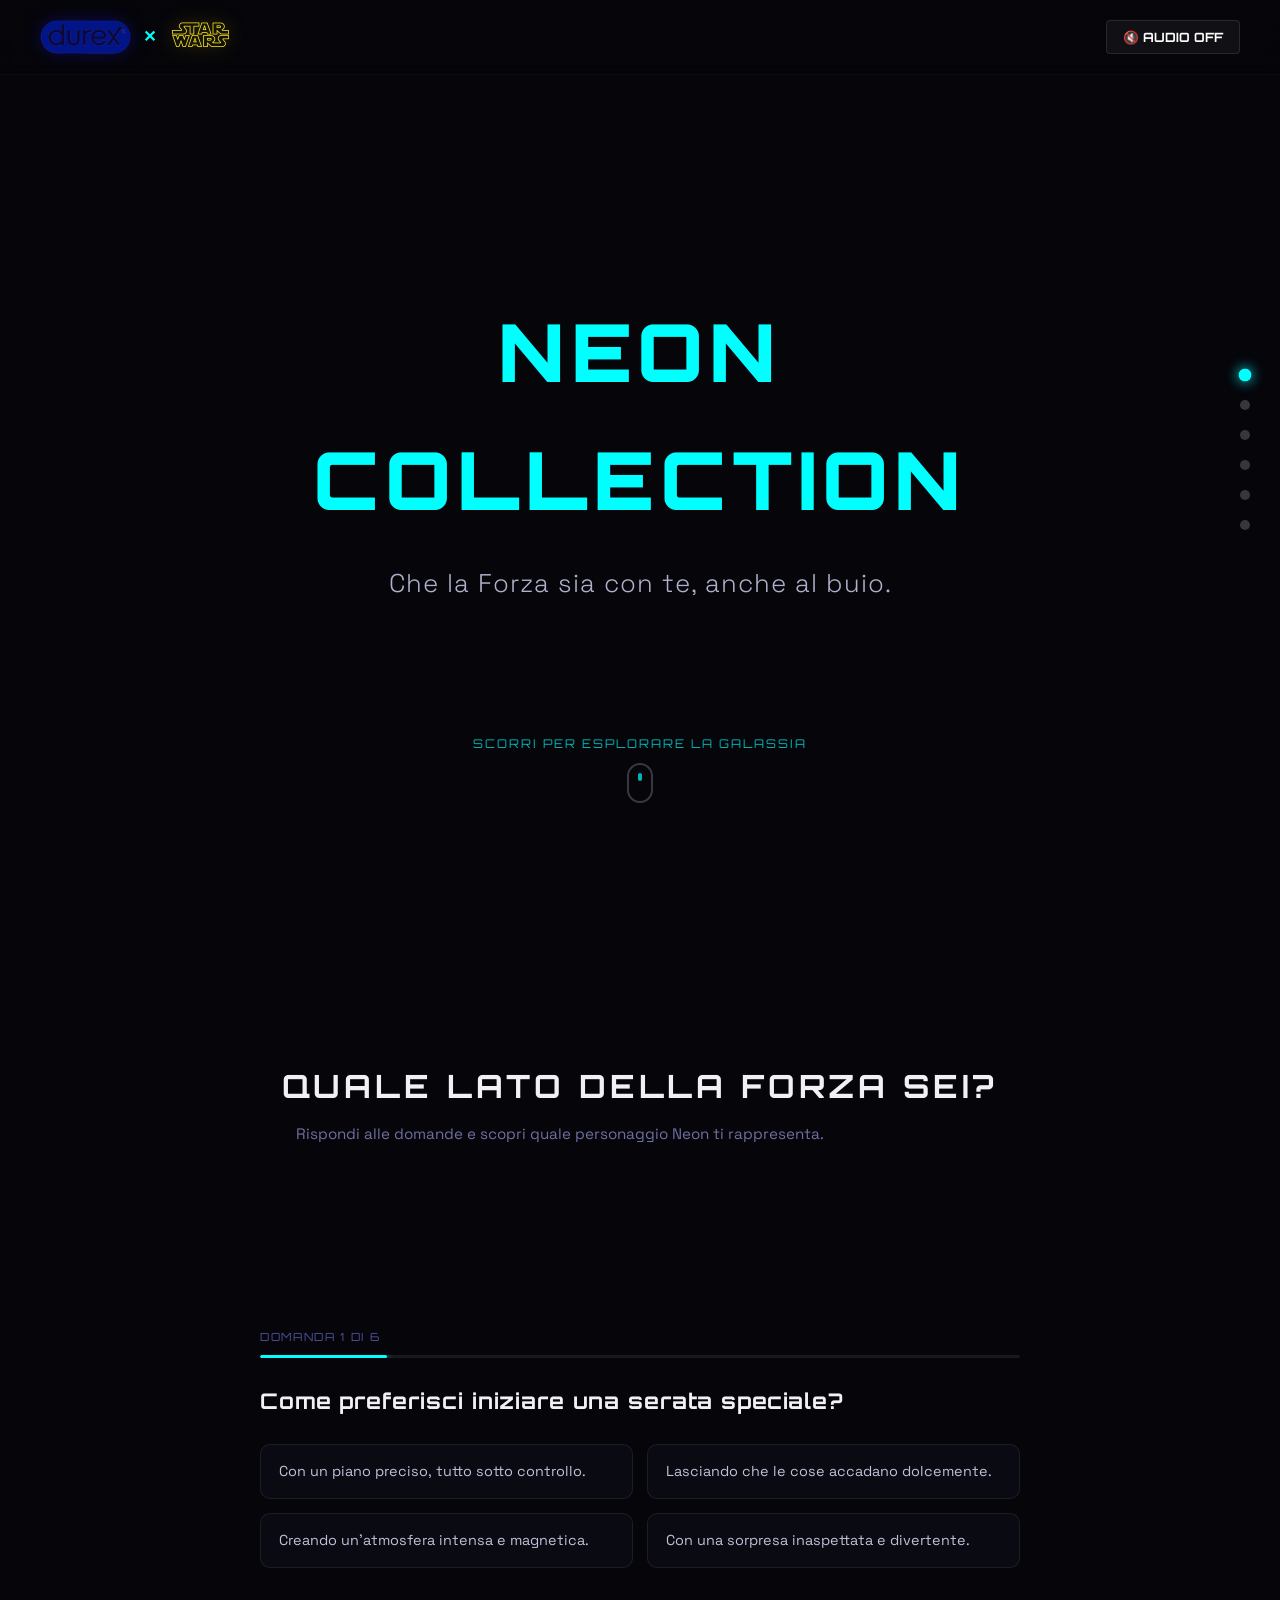
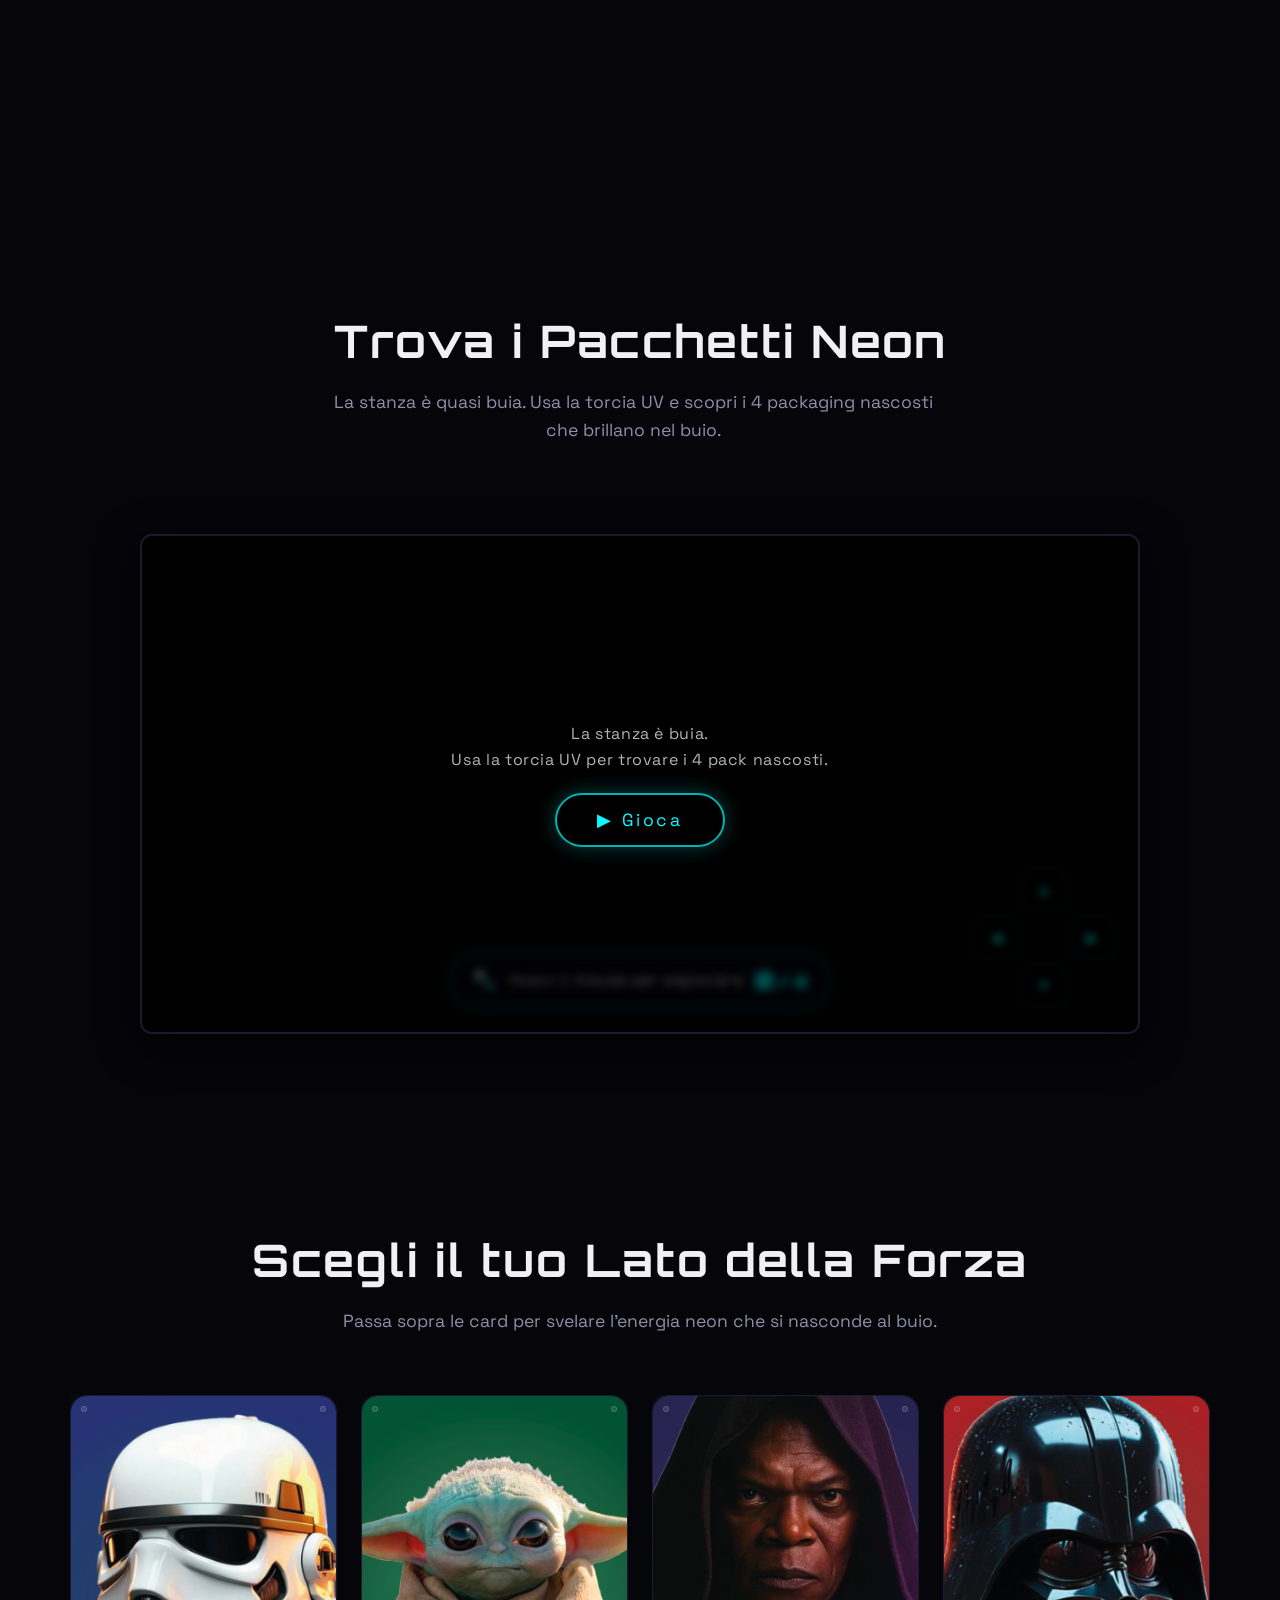
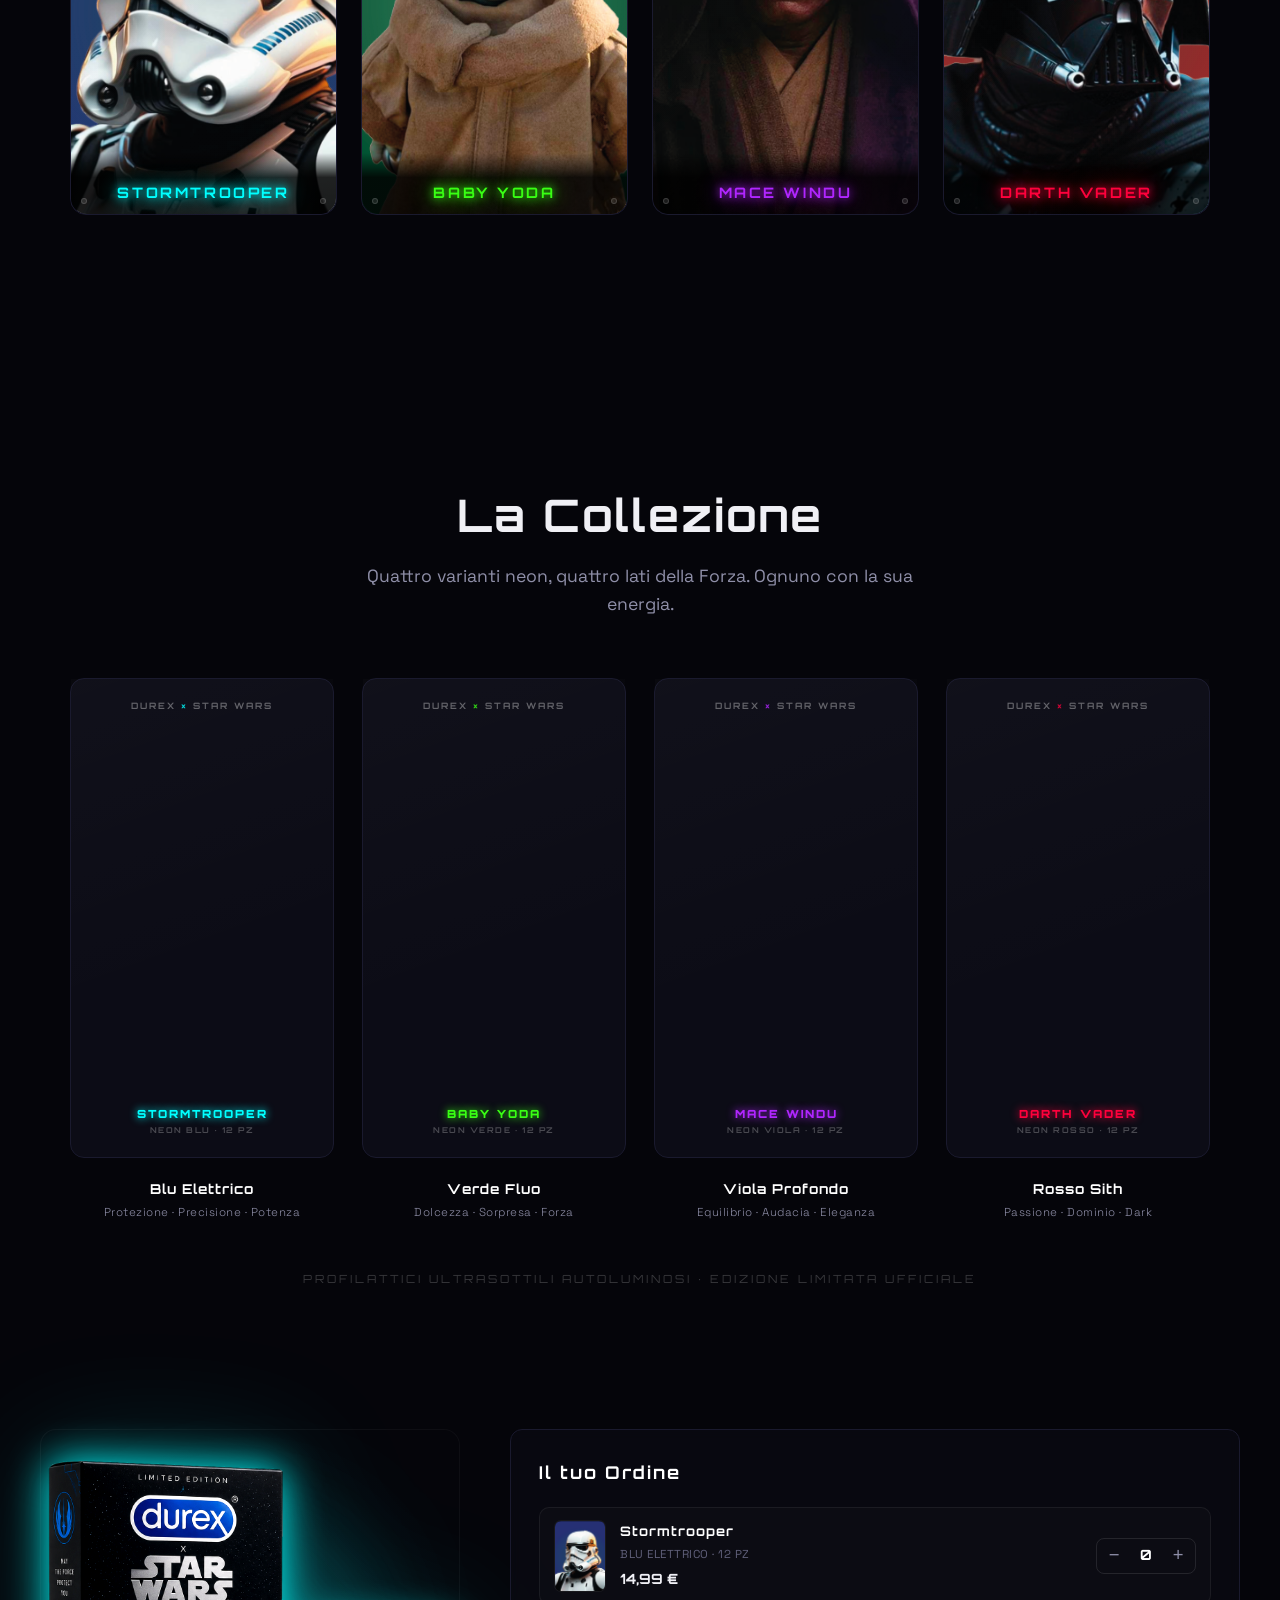
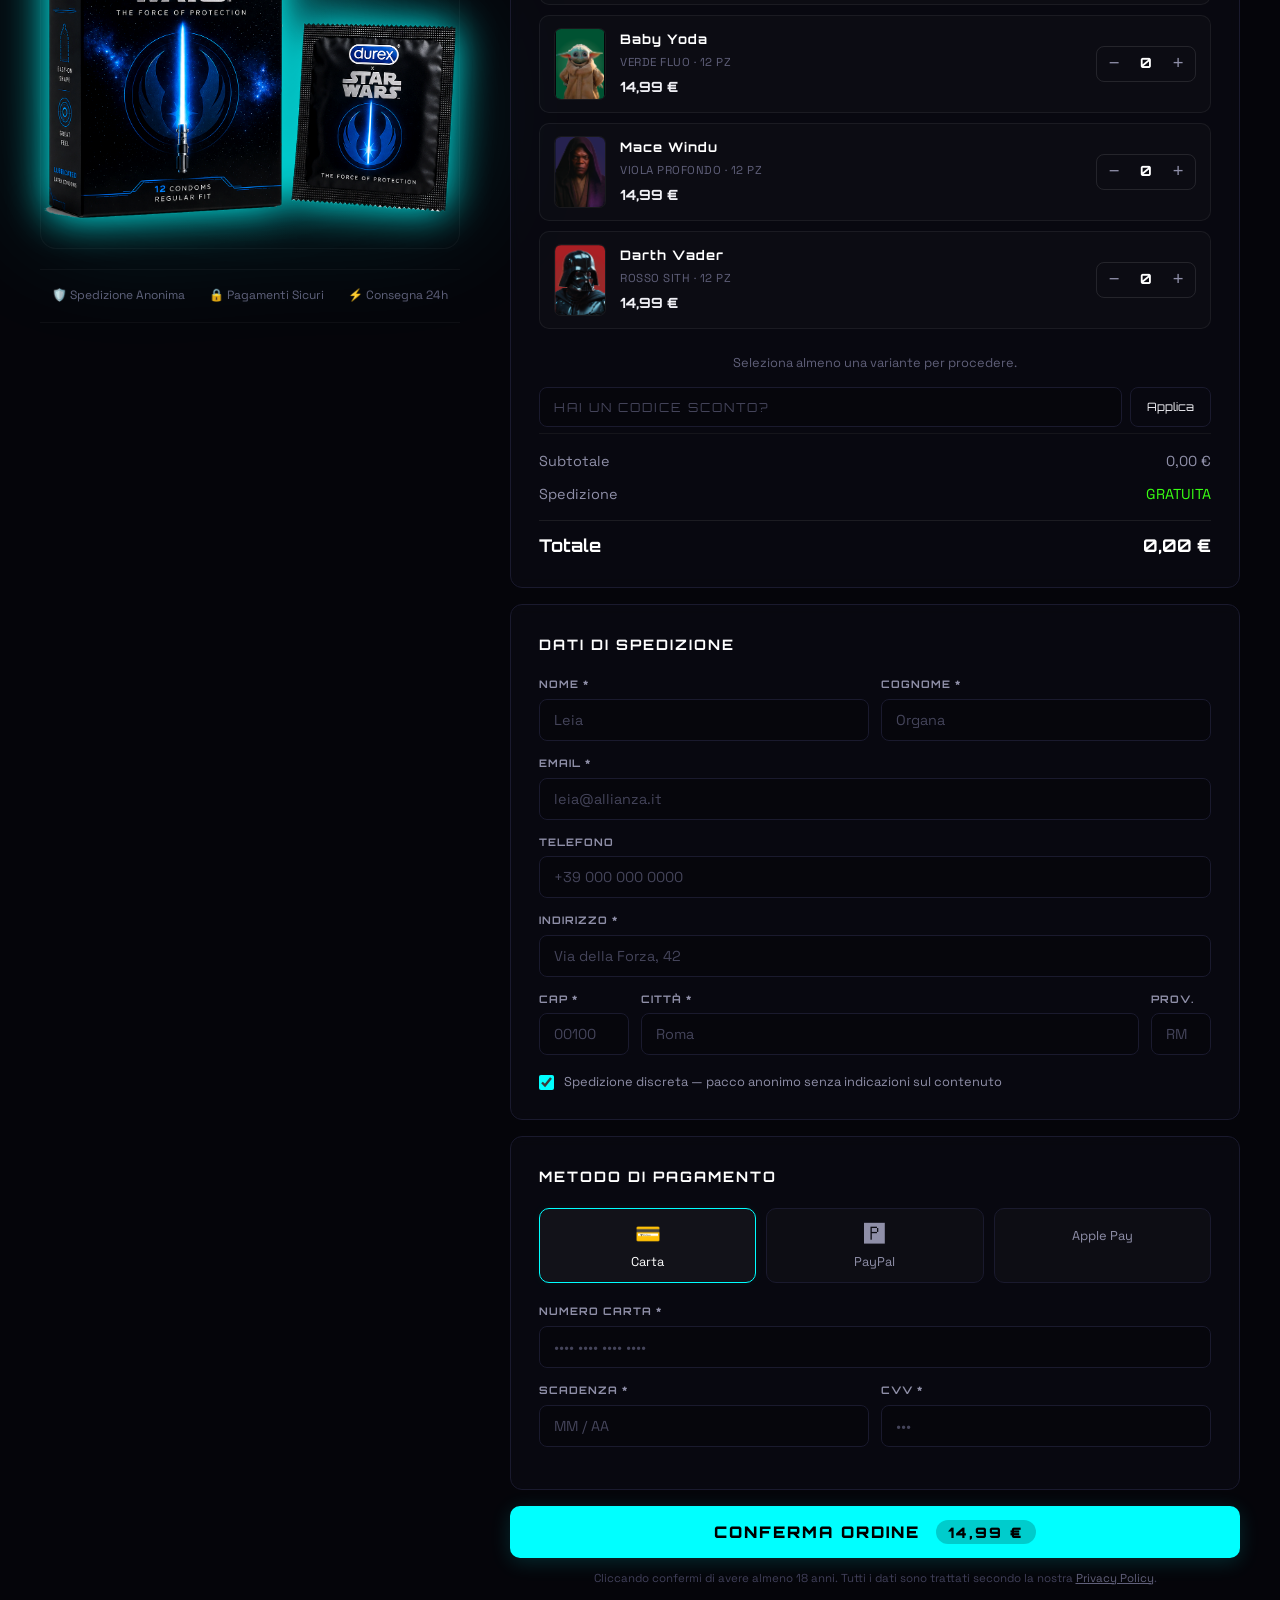
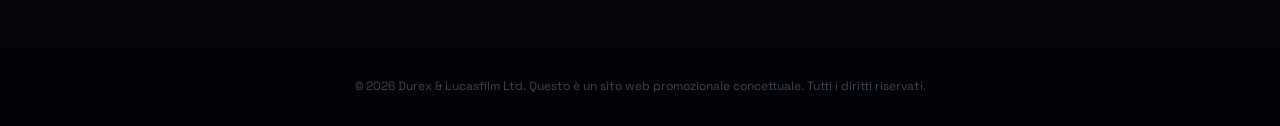
==== commit 694ebbb1: "feat: replace lightsabers with 3D condom GLB model, fix layout and hover effects - Replace CSS light" ====
--- a/index.html
+++ b/index.html
@@ -12,8 +12,8 @@
     <link href="https://fonts.googleapis.com/css2?family=Orbitron:wght@400;700;900&family=Space+Grotesk:wght@300;400;500;700&display=swap" rel="stylesheet">
     
     <!-- Stylesheet -->
-    <link rel="stylesheet" href="style.css?v=3">
-    <link rel="stylesheet" href="quiz.css">
+    <link rel="stylesheet" href="style.css?v=20">
+    <link rel="stylesheet" href="quiz.css?v=3">
 </head>
 <body>
 
@@ -38,8 +38,8 @@
     <!-- Indicatori di scroll laterale per desktop -->
     <nav class="side-nav" aria-label="Navigazione laterale">
         <a href="#hero" class="nav-dot active" data-section="hero" aria-label="Hero Section"></a>
+        <a href="#quiz" class="nav-dot" data-section="quiz" aria-label="Quiz Personalità"></a>
         <a href="#game" class="nav-dot" data-section="game" aria-label="La Stanza Buia"></a>
-        <a href="#quiz" class="nav-dot" data-section="quiz" aria-label="Quiz Personalità"></a>
         <a href="#characters" class="nav-dot" data-section="characters" aria-label="I Personaggi"></a>
         <a href="#products" class="nav-dot" data-section="products" aria-label="Il Prodotto"></a>
         <a href="#checkout" class="nav-dot" data-section="checkout" aria-label="Acquisto"></a>
@@ -74,62 +74,58 @@
             </div>
         </section>
 
-        <!-- SEZIONE 2: L'ESPERIENZA IMMERSIVA (Il Gioco) -->
+        <!-- SEZIONE GIOCO: LA STANZA BUIA -->
         <section id="game" class="fullscreen-section">
             <div class="game-container">
                 <div class="game-header">
-                    <h2 class="section-title">Accendi l'Energia al Buio</h2>
-                    <p class="section-subtitle">Spegni l'interruttore e trova il profilattico neon nascosto nella stanza usando la torcia.</p>
-                </div>
-                
+                    <h2 class="section-title">Trova i Pacchetti Neon</h2>
+                    <p class="section-subtitle">La stanza è quasi buia. Usa la torcia UV e scopri i 4 packaging nascosti che brillano nel buio.</p>
+                </div>
                 <div class="game-viewport-wrapper">
-                    <!-- Interruttore Luce -->
-                    <div class="light-switch-container">
-                        <span class="switch-label">LUCE</span>
-                        <button id="light-switch" class="switch-btn on" aria-label="Spegni la luce">
-                            <span class="switch-handle"></span>
-                        </button>
-                    </div>
-
-                    <!-- Viewport del Gioco 3D / Canvas -->
                     <div id="game-canvas-container" class="canvas-container">
-                        <!-- Canvas 3D (Three.js) -->
                         <canvas id="three-game-canvas"></canvas>
-                        <!-- Canvas 2D per effetto torcia / visore al buio -->
                         <canvas id="flashlight-overlay"></canvas>
-                        <!-- HUD counter preservativi -->
-                        <div id="game-hud" class="game-hud hidden">
+                        <div id="game-hud" class="game-hud">
                             <span class="hud-icon">🔦</span>
-                            <span id="hud-label">Trova tutti i preservativi nascosti</span>
-                            <span class="hud-counter"><span id="hud-found">0</span> / <span id="hud-total">5</span></span>
-                        </div>
-                        <!-- Crosshair / mirino (visibile in dark mode) -->
+                            <span id="hud-label">Muovi il mouse per esplorare</span>
+                            <span class="hud-counter"><span id="hud-found">0</span> / <span id="hud-total">4</span></span>
+                        </div>
                         <div id="game-crosshair" class="game-crosshair"></div>
-                        <!-- Overlay click-to-play -->
-                        <div id="game-click-overlay" class="game-click-overlay">
-                            <div class="click-overlay-inner">
-                                <div class="click-icon">🎮</div>
-                                <p>Clicca per esplorare</p>
-                                <small>WASD · Mouse · Click per raccogliere · ESC per uscire</small>
-                            </div>
-                        </div>
-                        <!-- Hint drag-to-look -->
-                        <div id="game-drag-hint" class="game-drag-hint">
-                            <span class="drag-icon">⟳</span>
-                            <span>Trascina per guardare · WASD per muoverti · Clicca per raccogliere · F per la luce</span>
-                        </div>
-                    </div>
-                    
-                    <!-- Banner di Successo -->
+                        <!-- Overlay "Gioca" — nascosto una volta entrati -->
+                        <div id="game-play-overlay" class="game-play-overlay">
+                            <div class="game-play-inner">
+                                <p class="game-play-hint">La stanza è buia.<br>Usa la torcia UV per trovare i 4 pack nascosti.</p>
+                                <button id="game-play-btn" class="game-play-btn">▶ Gioca</button>
+                            </div>
+                        </div>
+                        <div class="game-dpad">
+                            <button class="dpad-btn dpad-up"    data-key="ArrowUp">▲</button>
+                            <button class="dpad-btn dpad-left"  data-key="ArrowLeft">◀</button>
+                            <button class="dpad-btn dpad-center"></button>
+                            <button class="dpad-btn dpad-right" data-key="ArrowRight">▶</button>
+                            <button class="dpad-btn dpad-down"  data-key="ArrowDown">▼</button>
+                        </div>
+                    </div>
                     <div id="game-success-banner" class="success-banner hidden">
-                        <h3>Caccia completata! 💥</h3>
-                        <p>Hai trovato tutti e 5 i preservativi nascosti! La Forza del Neon è attiva. Hai sbloccato uno sconto speciale del 20%:</p>
-                        <div class="coupon-code">NEONFORCE20</div>
-                        <button id="claim-coupon-btn" class="buy-now-btn">Usa lo sconto al checkout</button>
+                        <h3>Missione completata! 🌟</h3>
+                        <p>Hai trovato tutti e 4 i packaging neon! Hai sbloccato uno sconto esclusivo del <strong>10%</strong> già applicato al tuo carrello:</p>
+                        <div class="coupon-code" id="game-coupon-display">NEON10</div>
+                        <div style="display:flex;gap:10px;justify-content:center;flex-wrap:wrap;margin-top:4px">
+                            <button id="claim-coupon-btn" class="buy-now-btn">Vai al checkout</button>
+                            <button id="replay-game-btn" class="buy-now-btn" style="background:transparent;border:1px solid rgba(0,255,255,0.5);color:#0ff">Rigioca</button>
+                        </div>
                     </div>
                 </div>
             </div>
         </section>
+
+        <!-- Controlli gioco fullscreen (position:fixed, sempre sopra tutto) -->
+        <div id="game-controls-bar" class="game-controls-bar" style="display:none">
+            <button id="game-restart-btn" class="game-ctrl-btn">↺ Riavvia</button>
+            <button id="game-quit-btn"    class="game-ctrl-btn">✕ Esci</button>
+        </div>
+        <!-- Pulsante per uscire dal fullscreen gioco -->
+        <button id="game-exit-fullscreen">Continua ↓</button>
 
         <!-- SEZIONE 3: I PERSONAGGI (Card Showcase) -->
 
@@ -141,122 +137,136 @@
                 <div class="cards-grid">
                     <!-- Stormtrooper -->
                     <div class="character-card" data-character="stormtrooper" data-color="#00ffff">
-                        <div class="card-glow"></div>
-                        <div class="card-corner-dot top-left"></div>
-                        <div class="card-corner-dot top-right"></div>
-                        <div class="card-corner-dot bottom-left"></div>
-                        <div class="card-corner-dot bottom-right"></div>
-
-                        <div class="card-content">
-                            <div class="card-header-bar">
-                                <span class="card-header-title">STORMTROOPER</span>
-                            </div>
-
-                            <div class="card-image-frame">
-                                <img src="char_stormtrooper.png" class="card-img" alt="Stormtrooper">
-                                <div class="frame-corner-dot top-left"></div>
-                                <div class="frame-corner-dot top-right"></div>
-                                <div class="frame-corner-dot bottom-left"></div>
-                                <div class="frame-corner-dot bottom-right"></div>
-                            </div>
-                            
-                            <div class="card-description-box">
-                                <p class="card-description">
-                                    Concentrato sull'azione pura e sulla resistenza fisica.<br>
-                                    Per chi punta dritto all'obiettivo, garantendo la massima protezione della galassia.<br>
-                                    Che la prestazione sia con te.
-                                </p>
-                            </div>
-                        </div>
-                    </div>
-
-                    <!-- Grogu -->
+                        <div class="card-inner">
+                            <!-- FRONTE -->
+                            <div class="card-face card-front">
+                                <div class="card-glow"></div>
+                                <div class="card-corner-dot top-left"></div>
+                                <div class="card-corner-dot top-right"></div>
+                                <div class="card-corner-dot bottom-left"></div>
+                                <div class="card-corner-dot bottom-right"></div>
+                                <div class="card-image-frame">
+                                    <img src="card_stormtrooper.png?v=1782491086" class="card-img" alt="Stormtrooper">
+                                    <div class="card-name-overlay">STORMTROOPER</div>
+                                </div>
+                            </div>
+                            <!-- RETRO -->
+                            <div class="card-face card-back">
+                                <div class="card-corner-dot top-left"></div>
+                                <div class="card-corner-dot top-right"></div>
+                                <div class="card-corner-dot bottom-left"></div>
+                                <div class="card-corner-dot bottom-right"></div>
+                                <div class="card-back-content">
+                                    <p class="card-back-bio">Concentrato sull'azione pura e sulla resistenza fisica. Per chi punta dritto all'obiettivo, garantendo la massima protezione della galassia.</p>
+                                    <div class="card-stats">
+                                        <div class="stat-row"><span class="stat-label">Potenza</span><div class="stat-bar"><div class="stat-fill" style="--pct:90%"></div></div></div>
+                                        <div class="stat-row"><span class="stat-label">Precisione</span><div class="stat-bar"><div class="stat-fill" style="--pct:85%"></div></div></div>
+                                        <div class="stat-row"><span class="stat-label">Resistenza</span><div class="stat-bar"><div class="stat-fill" style="--pct:95%"></div></div></div>
+                                        <div class="stat-row"><span class="stat-label">Fedeltà</span><div class="stat-bar"><div class="stat-fill" style="--pct:100%"></div></div></div>
+                                    </div>
+                                </div>
+                            </div>
+                        </div>
+                    </div>
+
+                    <!-- Baby Yoda -->
                     <div class="character-card" data-character="grogu" data-color="#39ff14">
-                        <div class="card-glow"></div>
-                        <div class="card-corner-dot top-left"></div>
-                        <div class="card-corner-dot top-right"></div>
-                        <div class="card-corner-dot bottom-left"></div>
-                        <div class="card-corner-dot bottom-right"></div>
-
-                        <div class="card-content">
-                            <div class="card-header-bar">
-                                <span class="card-header-title">GROGU</span>
-                            </div>
-
-                            <div class="card-image-frame">
-                                <img src="char_grogu.png" class="card-img" alt="Grogu">
-                                <div class="frame-corner-dot top-left"></div>
-                                <div class="frame-corner-dot top-right"></div>
-                                <div class="frame-corner-dot bottom-left"></div>
-                                <div class="frame-corner-dot bottom-right"></div>
-                            </div>
-                            
-                            <div class="card-description-box">
-                                <p class="card-description">
-                                    Sembra innocuo e tenero, ma la sua Forza è immensa. Perfetto per chi vuole esplorare l'intimità con dolcezza, ma con sorprese che lasceranno a bocca aperta.<br>
-                                    Questa è la via.
-                                </p>
+                        <div class="card-inner">
+                            <!-- FRONTE -->
+                            <div class="card-face card-front">
+                                <div class="card-glow"></div>
+                                <div class="card-corner-dot top-left"></div>
+                                <div class="card-corner-dot top-right"></div>
+                                <div class="card-corner-dot bottom-left"></div>
+                                <div class="card-corner-dot bottom-right"></div>
+                                <div class="card-image-frame">
+                                    <img src="card_grogu.png?v=1782491086" class="card-img" alt="Baby Yoda">
+                                    <div class="card-name-overlay">BABY YODA</div>
+                                </div>
+                            </div>
+                            <!-- RETRO -->
+                            <div class="card-face card-back">
+                                <div class="card-corner-dot top-left"></div>
+                                <div class="card-corner-dot top-right"></div>
+                                <div class="card-corner-dot bottom-left"></div>
+                                <div class="card-corner-dot bottom-right"></div>
+                                <div class="card-back-content">
+                                    <p class="card-back-bio">Sembra innocuo e tenero, ma la sua Forza è immensa. Perfetto per chi vuole esplorare l'intimità con dolcezza e sorprese inaspettate.</p>
+                                    <div class="card-stats">
+                                        <div class="stat-row"><span class="stat-label">Forza</span><div class="stat-bar"><div class="stat-fill" style="--pct:100%"></div></div></div>
+                                        <div class="stat-row"><span class="stat-label">Dolcezza</span><div class="stat-bar"><div class="stat-fill" style="--pct:98%"></div></div></div>
+                                        <div class="stat-row"><span class="stat-label">Mistero</span><div class="stat-bar"><div class="stat-fill" style="--pct:88%"></div></div></div>
+                                        <div class="stat-row"><span class="stat-label">Sorpresa</span><div class="stat-bar"><div class="stat-fill" style="--pct:92%"></div></div></div>
+                                    </div>
+                                </div>
                             </div>
                         </div>
                     </div>
 
                     <!-- Mace Windu -->
                     <div class="character-card" data-character="macewindu" data-color="#b026ff">
-                        <div class="card-glow"></div>
-                        <div class="card-corner-dot top-left"></div>
-                        <div class="card-corner-dot top-right"></div>
-                        <div class="card-corner-dot bottom-left"></div>
-                        <div class="card-corner-dot bottom-right"></div>
-
-                        <div class="card-content">
-                            <div class="card-header-bar">
-                                <span class="card-header-title">MACE WINDU</span>
-                            </div>
-
-                            <div class="card-image-frame">
-                                <img src="char_macewindu.png" class="card-img" alt="Mace Windu">
-                                <div class="frame-corner-dot top-left"></div>
-                                <div class="frame-corner-dot top-right"></div>
-                                <div class="frame-corner-dot bottom-left"></div>
-                                <div class="frame-corner-dot bottom-right"></div>
-                            </div>
-                            
-                            <div class="card-description-box">
-                                <p class="card-description">
-                                    Unisce la dolcezza del Lato Chiaro all'audacia del Lato Oscuro.<br>
-                                    Dedicato a chi non vuole scegliere tra romanticismo e trasgressione.
-                                </p>
+                        <div class="card-inner">
+                            <!-- FRONTE -->
+                            <div class="card-face card-front">
+                                <div class="card-glow"></div>
+                                <div class="card-corner-dot top-left"></div>
+                                <div class="card-corner-dot top-right"></div>
+                                <div class="card-corner-dot bottom-left"></div>
+                                <div class="card-corner-dot bottom-right"></div>
+                                <div class="card-image-frame">
+                                    <img src="card_macewindu.png?v=1782491086" class="card-img" alt="Mace Windu">
+                                    <div class="card-name-overlay">MACE WINDU</div>
+                                </div>
+                            </div>
+                            <!-- RETRO -->
+                            <div class="card-face card-back">
+                                <div class="card-corner-dot top-left"></div>
+                                <div class="card-corner-dot top-right"></div>
+                                <div class="card-corner-dot bottom-left"></div>
+                                <div class="card-corner-dot bottom-right"></div>
+                                <div class="card-back-content">
+                                    <p class="card-back-bio">Unisce la dolcezza del Lato Chiaro all'audacia del Lato Oscuro. Per chi non vuole scegliere tra romanticismo e trasgressione.</p>
+                                    <div class="card-stats">
+                                        <div class="stat-row"><span class="stat-label">Potere</span><div class="stat-bar"><div class="stat-fill" style="--pct:95%"></div></div></div>
+                                        <div class="stat-row"><span class="stat-label">Equilibrio</span><div class="stat-bar"><div class="stat-fill" style="--pct:90%"></div></div></div>
+                                        <div class="stat-row"><span class="stat-label">Eleganza</span><div class="stat-bar"><div class="stat-fill" style="--pct:97%"></div></div></div>
+                                        <div class="stat-row"><span class="stat-label">Audacia</span><div class="stat-bar"><div class="stat-fill" style="--pct:85%"></div></div></div>
+                                    </div>
+                                </div>
                             </div>
                         </div>
                     </div>
 
                     <!-- Darth Vader -->
                     <div class="character-card" data-character="darthvader" data-color="#ff003c">
-                        <div class="card-glow"></div>
-                        <div class="card-corner-dot top-left"></div>
-                        <div class="card-corner-dot top-right"></div>
-                        <div class="card-corner-dot bottom-left"></div>
-                        <div class="card-corner-dot bottom-right"></div>
-
-                        <div class="card-content">
-                            <div class="card-header-bar">
-                                <span class="card-header-title">DARTH VADER</span>
-                            </div>
-
-                            <div class="card-image-frame">
-                                <img src="char_darthvader.png" class="card-img" alt="Darth Vader">
-                                <div class="frame-corner-dot top-left"></div>
-                                <div class="frame-corner-dot top-right"></div>
-                                <div class="frame-corner-dot bottom-left"></div>
-                                <div class="frame-corner-dot bottom-right"></div>
-                            </div>
-                            
-                            <div class="card-description-box">
-                                <p class="card-description">
-                                    Passione travolgente e impulsi dominanti.<br>
-                                    Non accetta un no come risposta e piega l'atmosfera al proprio volere.<br>
-                                    Dedicato a chi vuole una serata decisamente più... dark.
-                                </p>
+                        <div class="card-inner">
+                            <!-- FRONTE -->
+                            <div class="card-face card-front">
+                                <div class="card-glow"></div>
+                                <div class="card-corner-dot top-left"></div>
+                                <div class="card-corner-dot top-right"></div>
+                                <div class="card-corner-dot bottom-left"></div>
+                                <div class="card-corner-dot bottom-right"></div>
+                                <div class="card-image-frame">
+                                    <img src="card_darthvader.png?v=1782491086" class="card-img" alt="Darth Vader">
+                                    <div class="card-name-overlay">DARTH VADER</div>
+                                </div>
+                            </div>
+                            <!-- RETRO -->
+                            <div class="card-face card-back">
+                                <div class="card-corner-dot top-left"></div>
+                                <div class="card-corner-dot top-right"></div>
+                                <div class="card-corner-dot bottom-left"></div>
+                                <div class="card-corner-dot bottom-right"></div>
+                                <div class="card-back-content">
+                                    <p class="card-back-bio">Passione travolgente e impulsi dominanti. Non accetta un no come risposta. Dedicato a chi vuole una serata decisamente più... dark.</p>
+                                    <div class="card-stats">
+                                        <div class="stat-row"><span class="stat-label">Oscurità</span><div class="stat-bar"><div class="stat-fill" style="--pct:100%"></div></div></div>
+                                        <div class="stat-row"><span class="stat-label">Potenza</span><div class="stat-bar"><div class="stat-fill" style="--pct:100%"></div></div></div>
+                                        <div class="stat-row"><span class="stat-label">Dominio</span><div class="stat-bar"><div class="stat-fill" style="--pct:98%"></div></div></div>
+                                        <div class="stat-row"><span class="stat-label">Intensità</span><div class="stat-bar"><div class="stat-fill" style="--pct:95%"></div></div></div>
+                                    </div>
+                                </div>
                             </div>
                         </div>
                     </div>
@@ -286,14 +296,14 @@
                         <p class="packshot-caption">Blu Elettrico<br><span>Protezione · Precisione · Potenza</span></p>
                     </div>
 
-                    <!-- Grogu – Verde -->
+                    <!-- Baby Yoda – Verde -->
                     <div class="packshot-item" data-character="grogu" data-color="#39ff14">
                         <div class="packshot-box">
                             <div class="pack-top-label">DUREX <span>×</span> STAR WARS</div>
                             <div class="pack-visual">
                                 <canvas class="pack-canvas" data-color="#39ff14"></canvas>
                             </div>
-                            <div class="pack-character">GROGU</div>
+                            <div class="pack-character">BABY YODA</div>
                             <div class="pack-sub">NEON VERDE · 12 pz</div>
                         </div>
                         <p class="packshot-caption">Verde Fluo<br><span>Dolcezza · Sorpresa · Forza</span></p>
@@ -335,12 +345,12 @@
         <section id="checkout" class="checkout-section">
             <div class="checkout-container">
 
-                <!-- COLONNA SX: Visualizzatore 3D -->
+                <!-- COLONNA SX: Visualizzatore Packaging -->
                 <div class="checkout-col-viewer">
                     <div class="product-viewer">
-                        <div class="viewer-ambient-glow"></div>
-                        <div id="checkout-canvas-container" class="canvas-container">
-                            <canvas id="three-checkout-canvas"></canvas>
+                        <div class="viewer-ambient-glow" id="viewer-glow"></div>
+                        <div id="checkout-canvas-container" class="canvas-container checkout-img-viewer">
+                            <img id="checkout-pack-img" src="pack_stormtrooper.png?v=5" alt="Packaging selezionato" class="checkout-pack-img">
                         </div>
                     </div>
                     <div class="trust-indicators">
@@ -362,7 +372,7 @@
 
                             <div class="mv-row" data-variant="stormtrooper">
                                 <div class="mv-img-wrap" style="--mv-color:#0066ff">
-                                    <img src="card_stormtrooper.png" alt="Stormtrooper" class="mv-img">
+                                    <img src="card_stormtrooper.png?v=1782491086" alt="Stormtrooper" class="mv-img">
                                     <div class="mv-glow"></div>
                                 </div>
                                 <div class="mv-info">
@@ -379,11 +389,11 @@
 
                             <div class="mv-row" data-variant="grogu">
                                 <div class="mv-img-wrap" style="--mv-color:#39ff14">
-                                    <img src="card_grogu.png" alt="Grogu" class="mv-img">
+                                    <img src="card_grogu.png?v=1782491086" alt="Baby Yoda" class="mv-img">
                                     <div class="mv-glow"></div>
                                 </div>
                                 <div class="mv-info">
-                                    <span class="mv-name">Grogu</span>
+                                    <span class="mv-name">Baby Yoda</span>
                                     <span class="mv-sub">Verde Fluo · 12 pz</span>
                                     <span class="mv-price">14,99 €</span>
                                 </div>
@@ -396,7 +406,7 @@
 
                             <div class="mv-row" data-variant="macewindu">
                                 <div class="mv-img-wrap" style="--mv-color:#b026ff">
-                                    <img src="card_macewindu.png" alt="Mace Windu" class="mv-img">
+                                    <img src="card_macewindu.png?v=1782491086" alt="Mace Windu" class="mv-img">
                                     <div class="mv-glow"></div>
                                 </div>
                                 <div class="mv-info">
@@ -413,7 +423,7 @@
 
                             <div class="mv-row" data-variant="darthvader">
                                 <div class="mv-img-wrap" style="--mv-color:#ff0033">
-                                    <img src="card_darthvader.png" alt="Darth Vader" class="mv-img">
+                                    <img src="card_darthvader.png?v=1782491086" alt="Darth Vader" class="mv-img">
                                     <div class="mv-glow"></div>
                                 </div>
                                 <div class="mv-info">
@@ -602,8 +612,8 @@
 
 
     <!-- Script Principale (ES Module) -->
-    <script type="module" src="app.js"></script>
+    <script type="module" src="app.js?v=12"></script>
     <!-- Quiz Personalità -->
-    <script src="quiz.js"></script>
+    <script src="quiz.js?v=4"></script>
 </body>
 </html>
--- a/style.css
+++ b/style.css
@@ -10,7 +10,7 @@
     
     /* Neon Colors (HSL per migliore controllo di intensità e trasparenza) */
     --neon-blue: hsl(180, 100%, 50%);       /* Stormtrooper */
-    --neon-green: hsl(120, 100%, 54%);      /* Grogu */
+    --neon-green: hsl(120, 100%, 54%);      /* Baby Yoda */
     --neon-purple: hsl(282, 100%, 58%);     /* Mace Windu */
     --neon-red: hsl(346, 100%, 50%);        /* Darth Vader */
     
@@ -61,7 +61,7 @@
     align-items: center;
     justify-content: center;
     position: relative;
-    padding: 80px 20px 40px;
+    padding: 80px 70px 40px 70px;
     z-index: 2;
 }
 
@@ -355,6 +355,46 @@
     width: 100% !important;
     height: 100% !important;
     min-height: 200px;
+}
+
+/* ── Checkout packaging viewer ── */
+.checkout-img-viewer {
+    display: flex;
+    align-items: center;
+    justify-content: center;
+    background: transparent !important;
+    position: relative;
+}
+
+.checkout-img-viewer::before {
+    content: '';
+    position: absolute;
+    inset: 10%;
+    background: radial-gradient(ellipse at center, var(--theme-neon-dim) 0%, transparent 70%);
+    filter: blur(30px);
+    pointer-events: none;
+    transition: background 0.5s ease;
+    z-index: 0;
+}
+
+.checkout-pack-img {
+    width: 100%;
+    height: 100%;
+    object-fit: contain;
+    object-position: center;
+    display: block;
+    position: relative;
+    z-index: 1;
+    transition: opacity 0.3s ease, transform 0.4s cubic-bezier(0.25, 0.8, 0.25, 1), filter 0.5s ease;
+    filter:
+        drop-shadow(0 0 20px var(--theme-neon, #00ffff))
+        drop-shadow(0 0 60px var(--theme-neon-dim, rgba(0,255,255,0.3)))
+        brightness(1.06) saturate(1.2) contrast(1.08);
+}
+
+.checkout-pack-img.switching {
+    opacity: 0;
+    transform: scale(0.94);
 }
 
 /* ── Condom CSS shape ── */
@@ -588,18 +628,124 @@
 }
 
 .character-card {
+    position: relative;
+    cursor: pointer;
+    height: 420px;
+    perspective: 1000px;
+    align-self: stretch;
+}
+
+/* ── Flip Inner ── */
+.card-inner {
+    position: relative;
+    width: 100%;
+    height: 100%;
+    transform-style: preserve-3d;
+    transition: transform 0.7s cubic-bezier(0.4, 0.2, 0.2, 1);
+}
+
+.character-card:hover .card-inner {
+    transform: rotateY(180deg);
+}
+
+/* ── Facce comuni ── */
+.card-face {
+    position: absolute;
+    inset: 0;
+    border-radius: 16px;
+    backface-visibility: hidden;
+    -webkit-backface-visibility: hidden;
+    overflow: hidden;
+    border: 1px solid var(--border-color);
+}
+
+.card-front {
     background: var(--bg-card);
-    border: 1px solid var(--border-color);
-    border-radius: 16px;
-    padding: 20px 16px;
-    position: relative;
+}
+
+.card-back {
+    background: var(--bg-card);
+    transform: rotateY(180deg);
+    display: flex;
+    align-items: center;
+    justify-content: center;
+    border-color: var(--card-color);
+    box-shadow:
+        0 0 12px color-mix(in srgb, var(--card-color) 40%, transparent),
+        inset 0 0 30px color-mix(in srgb, var(--card-color) 8%, transparent);
+}
+
+/* ── Contenuto retro ── */
+.card-back-content {
+    padding: 28px 24px;
+    display: flex;
+    flex-direction: column;
+    gap: 14px;
+    width: 100%;
+}
+
+.card-back-name {
+    font-family: 'Orbitron', sans-serif;
+    font-size: 1rem;
+    font-weight: 700;
+    letter-spacing: 0.18em;
+    color: var(--card-color);
+    text-shadow: 0 0 12px var(--card-color);
+    text-align: center;
+    margin: 0;
+}
+
+.card-back-bio {
+    font-size: 0.82rem;
+    color: rgba(180, 180, 220, 0.85);
+    line-height: 1.6;
+    text-align: center;
+    margin: 0;
+}
+
+/* ── Barre stat ── */
+.card-stats {
+    display: flex;
+    flex-direction: column;
+    gap: 10px;
+    margin-top: 6px;
+}
+
+.stat-row {
+    display: flex;
+    align-items: center;
+    gap: 10px;
+}
+
+.stat-label {
+    font-family: 'Orbitron', sans-serif;
+    font-size: 0.65rem;
+    letter-spacing: 0.1em;
+    color: rgba(255,255,255,0.6);
+    width: 72px;
+    flex-shrink: 0;
+}
+
+.stat-bar {
+    flex: 1;
+    height: 4px;
+    background: rgba(255,255,255,0.1);
+    border-radius: 2px;
     overflow: hidden;
-    cursor: pointer;
-    transition: var(--transition-normal);
-    display: flex;
-    flex-direction: column;
+}
+
+.stat-fill {
     height: 100%;
-    align-self: stretch;
+    width: var(--pct);
+    background: var(--card-color);
+    box-shadow: 0 0 8px var(--card-color);
+    border-radius: 2px;
+    animation: statGrow 0.8s ease forwards;
+}
+
+@keyframes statGrow {
+    from { width: 0; }
+    to   { width: var(--pct); }
 }
 
 .character-card::before {
@@ -631,16 +777,6 @@
     z-index: 0;
 }
 
-.character-card:hover {
-    transform: translateY(-8px);
-    border-color: var(--card-color);
-    box-shadow:
-        0 12px 35px rgba(0, 0, 0, 0.6),
-        0 0 12px color-mix(in srgb, var(--card-color) 60%, transparent),
-        0 0 30px color-mix(in srgb, var(--card-color) 35%, transparent),
-        inset 0 0 20px color-mix(in srgb, var(--card-color) 8%, transparent);
-}
-
 .character-card:hover .card-glow {
     opacity: 0.45;
 }
@@ -679,69 +815,34 @@
 
 /* Header Bar */
 .card-header-bar {
-    width: 100%;
-    border: 1px solid rgba(255, 255, 255, 0.08);
-    border-radius: 4px;
-    padding: 6px 12px;
-    text-align: center;
-    background: rgba(0, 0, 0, 0.25);
-    margin-bottom: 15px;
-    transition: var(--transition-normal);
+    display: none;
 }
 
 .card-header-title {
-    font-family: var(--font-header);
-    font-size: 0.95rem;
-    font-weight: 900;
-    letter-spacing: 2px;
-    color: #fff;
-    text-shadow: 0 0 10px rgba(255, 255, 255, 0.1);
+    display: none;
 }
 
 .character-card:hover .card-header-bar {
-    border-color: var(--card-color);
-    box-shadow: 0 0 10px var(--theme-neon-dim);
+    display: none;
 }
 
 /* Image Frame */
 .card-image-frame {
-    position: relative;
-    width: 100%;
-    height: 260px;
-    border: 2px solid rgba(255,255,255,0.08);
-    border-radius: 8px;
-    background: rgba(5, 5, 10, 0.4);
+    position: absolute;
+    inset: 0;
+    border: none;
+    border-radius: 16px;
+    background: transparent;
     overflow: hidden;
-    margin-bottom: 20px;
     transition: var(--transition-normal);
-    flex-shrink: 0;
 }
 
 .character-card:hover .card-image-frame {
-    border-color: var(--card-color);
-    box-shadow: 0 0 24px color-mix(in srgb, var(--card-color) 50%, transparent),
-                inset 0 0 16px color-mix(in srgb, var(--card-color) 20%, transparent);
+    box-shadow: 0 0 24px color-mix(in srgb, var(--card-color) 40%, transparent);
 }
 
 /* Frame Corner Dots */
-.frame-corner-dot {
-    position: absolute;
-    width: 4px;
-    height: 4px;
-    border: 1px solid rgba(255, 255, 255, 0.2);
-    border-radius: 50%;
-    transition: var(--transition-normal);
-    z-index: 3;
-}
-.frame-corner-dot.top-left { top: 6px; left: 6px; }
-.frame-corner-dot.top-right { top: 6px; right: 6px; }
-.frame-corner-dot.bottom-left { bottom: 6px; left: 6px; }
-.frame-corner-dot.bottom-right { bottom: 6px; right: 6px; }
-
-.character-card:hover .frame-corner-dot {
-    border-color: var(--card-color);
-    background: var(--card-color);
-}
+.frame-corner-dot { display: none; }
 
 /* Card illustration */
 .card-hologram {
@@ -847,6 +948,122 @@
 .game-viewport-wrapper.dark-mode {
     border-color: var(--theme-neon);
     box-shadow: 0 0 25px var(--theme-neon-dim);
+}
+
+/* Fullscreen game takeover */
+.game-viewport-wrapper.game-fullscreen {
+    position: fixed;
+    inset: 0;
+    width: 100vw;
+    height: 100vh;
+    border-radius: 0;
+    border: none;
+    margin: 0;
+    z-index: 9000;
+    transition: none;
+}
+
+/* Overlay "Gioca" */
+.game-play-overlay {
+    position: absolute;
+    inset: 0;
+    z-index: 9300;
+    display: flex;
+    align-items: center;
+    justify-content: center;
+    background: rgba(0,0,0,0.6);
+    backdrop-filter: blur(4px);
+    transition: opacity 0.4s ease;
+}
+.game-play-overlay.hidden {
+    opacity: 0;
+    pointer-events: none;
+}
+.game-play-inner {
+    text-align: center;
+    display: flex;
+    flex-direction: column;
+    align-items: center;
+    gap: 20px;
+}
+.game-play-hint {
+    color: rgba(255,255,255,0.7);
+    font-size: 1rem;
+    line-height: 1.6;
+    letter-spacing: 0.04em;
+}
+.game-play-btn {
+    background: transparent;
+    border: 2px solid rgba(0,255,255,0.7);
+    color: #0ff;
+    font-family: inherit;
+    font-size: 1.1rem;
+    letter-spacing: 0.15em;
+    padding: 14px 40px;
+    border-radius: 40px;
+    cursor: pointer;
+    transition: background 0.2s, box-shadow 0.2s;
+    box-shadow: 0 0 20px rgba(0,255,255,0.25);
+}
+.game-play-btn:hover {
+    background: rgba(0,255,255,0.1);
+    box-shadow: 0 0 35px rgba(0,255,255,0.5);
+}
+
+/* Barra comandi in-game (riavvia + esci) — fixed sopra tutto */
+.game-controls-bar {
+    position: fixed;
+    top: 14px;
+    right: 14px;
+    display: flex;
+    gap: 8px;
+    z-index: 9999;
+}
+
+.game-ctrl-btn {
+    background: rgba(0,0,0,0.55);
+    border: 1px solid rgba(255,255,255,0.18);
+    color: rgba(255,255,255,0.75);
+    font-family: inherit;
+    font-size: 0.78rem;
+    letter-spacing: 0.05em;
+    padding: 7px 14px;
+    border-radius: 20px;
+    cursor: pointer;
+    backdrop-filter: blur(8px);
+    transition: background 0.2s, color 0.2s, border-color 0.2s;
+}
+
+.game-ctrl-btn:hover {
+    background: rgba(255,255,255,0.1);
+    border-color: rgba(0,255,255,0.5);
+    color: #0ff;
+}
+
+/* Pulsante "continua" che appare al completamento */
+#game-exit-fullscreen {
+    position: fixed;
+    bottom: 30px;
+    left: 50%;
+    transform: translateX(-50%);
+    z-index: 9100;
+    background: rgba(0,255,255,0.12);
+    border: 1px solid rgba(0,255,255,0.5);
+    color: #0ff;
+    font-family: inherit;
+    font-size: 0.9rem;
+    letter-spacing: 0.1em;
+    padding: 12px 28px;
+    border-radius: 30px;
+    cursor: pointer;
+    backdrop-filter: blur(10px);
+    animation: pulseBtn 2s ease-in-out infinite;
+    display: none;
+}
+#game-exit-fullscreen.visible { display: block; }
+@keyframes pulseBtn {
+    0%,100% { box-shadow: 0 0 10px rgba(0,255,255,0.3); }
+    50%      { box-shadow: 0 0 25px rgba(0,255,255,0.7); }
 }
 
 .canvas-container {
@@ -909,13 +1126,8 @@
     left: 0;
     width: 100%;
     height: 100%;
-    pointer-events: none; /* Lascia passare i click a Three.js */
+    pointer-events: none;
     z-index: 5;
-    opacity: 0;
-    transition: opacity 0.5s ease;
-}
-
-.dark-mode #flashlight-overlay {
     opacity: 1;
 }
 
@@ -1003,6 +1215,45 @@
     background: var(--theme-neon, #00ffff);
     box-shadow: 0 0 8px 2px var(--theme-neon, #00ffff);
 }
+
+/* ── D-pad frecce on-screen ─────────────────────────────────────────────────── */
+.game-dpad {
+    position: absolute;
+    bottom: 24px;
+    right: 24px;
+    display: grid;
+    grid-template-columns: repeat(3, 44px);
+    grid-template-rows: repeat(3, 44px);
+    gap: 4px;
+    z-index: 20;
+}
+.dpad-btn {
+    width: 44px;
+    height: 44px;
+    background: rgba(0, 0, 0, 0.55);
+    border: 1px solid rgba(0, 255, 255, 0.35);
+    border-radius: 8px;
+    color: rgba(0, 255, 255, 0.85);
+    font-size: 16px;
+    cursor: pointer;
+    display: flex;
+    align-items: center;
+    justify-content: center;
+    user-select: none;
+    transition: background 0.1s, border-color 0.1s;
+    -webkit-tap-highlight-color: transparent;
+}
+.dpad-btn:active, .dpad-btn.pressed {
+    background: rgba(0, 255, 255, 0.18);
+    border-color: rgba(0, 255, 255, 0.9);
+    box-shadow: 0 0 10px rgba(0, 255, 255, 0.4);
+}
+.dpad-center { background: transparent; border-color: transparent; cursor: default; }
+.dpad-up    { grid-column: 2; grid-row: 1; }
+.dpad-left  { grid-column: 1; grid-row: 2; }
+.dpad-center{ grid-column: 2; grid-row: 2; }
+.dpad-right { grid-column: 3; grid-row: 2; }
+.dpad-down  { grid-column: 2; grid-row: 3; }
 
 /* ── Game HUD (treasure hunt counter) ──────────────────────────────────────── */
 #game-hud {
@@ -1174,6 +1425,25 @@
     animation: flashCode 1.5s infinite alternate;
 }
 
+/* ── Nome personaggio in overlay ── */
+.card-name-overlay {
+    position: absolute;
+    bottom: 0;
+    left: 0;
+    width: 100%;
+    padding: 28px 12px 10px;
+    background: linear-gradient(to top, rgba(0,0,0,0.85) 60%, transparent);
+    font-family: 'Orbitron', sans-serif;
+    font-size: 0.9rem;
+    font-weight: 700;
+    letter-spacing: 0.18em;
+    color: var(--card-color);
+    text-shadow: 0 0 10px var(--card-color), 0 0 22px var(--card-color);
+    text-align: center;
+    z-index: 2;
+    pointer-events: none;
+}
+
 /* ── Card IMG (foto personaggio) ── */
 .card-img {
     position: absolute;
@@ -1185,6 +1455,8 @@
     object-position: center top;
     display: block;
     opacity: 1;
+    transform: scale(1.25);
+    filter: none;
     transition: transform 0.5s cubic-bezier(0.25, 0.8, 0.25, 1),
                 filter 0.5s cubic-bezier(0.25, 0.8, 0.25, 1);
     z-index: 1;
@@ -1455,7 +1727,23 @@
     border-radius: 10px;
     border: 1px solid rgba(255,255,255,0.06);
     background: rgba(255,255,255,0.02);
+    cursor: pointer;
     transition: border-color 0.25s, background 0.25s, box-shadow 0.25s;
+}
+.mv-row:hover {
+    border-color: rgba(255,255,255,0.15);
+    background: rgba(255,255,255,0.04);
+}
+.mv-row.mv-selected {
+    border-color: var(--mv-color);
+    border-width: 1.5px;
+    background: color-mix(in srgb, var(--mv-color) 12%, #0c0c16);
+    box-shadow:
+        0 0 0 1px color-mix(in srgb, var(--mv-color) 60%, transparent),
+        0 0 18px color-mix(in srgb, var(--mv-color) 50%, transparent),
+        0 0 40px color-mix(in srgb, var(--mv-color) 25%, transparent),
+        inset 0 0 20px color-mix(in srgb, var(--mv-color) 8%, transparent);
+    transform: translateY(-1px);
 }
 
 .mv-row.has-qty {
--- a/quiz.css
+++ b/quiz.css
@@ -247,11 +247,11 @@
 
 /* ── Scheda Risultato ── */
 .quiz-result-card {
-  background: var(--char-color-dim, rgba(12,12,22,0.9));
-  border: 1.5px solid var(--char-color, var(--neon-blue));
+  background: rgba(12,12,22,0.95);
+  border: 1.5px solid rgba(255,255,255,0.1);
   border-radius: 16px;
   padding: 36px 32px;
-  box-shadow: 0 0 50px -10px var(--char-color, var(--neon-blue));
+  box-shadow: none;
   display: flex;
   flex-direction: column;
   gap: 28px;
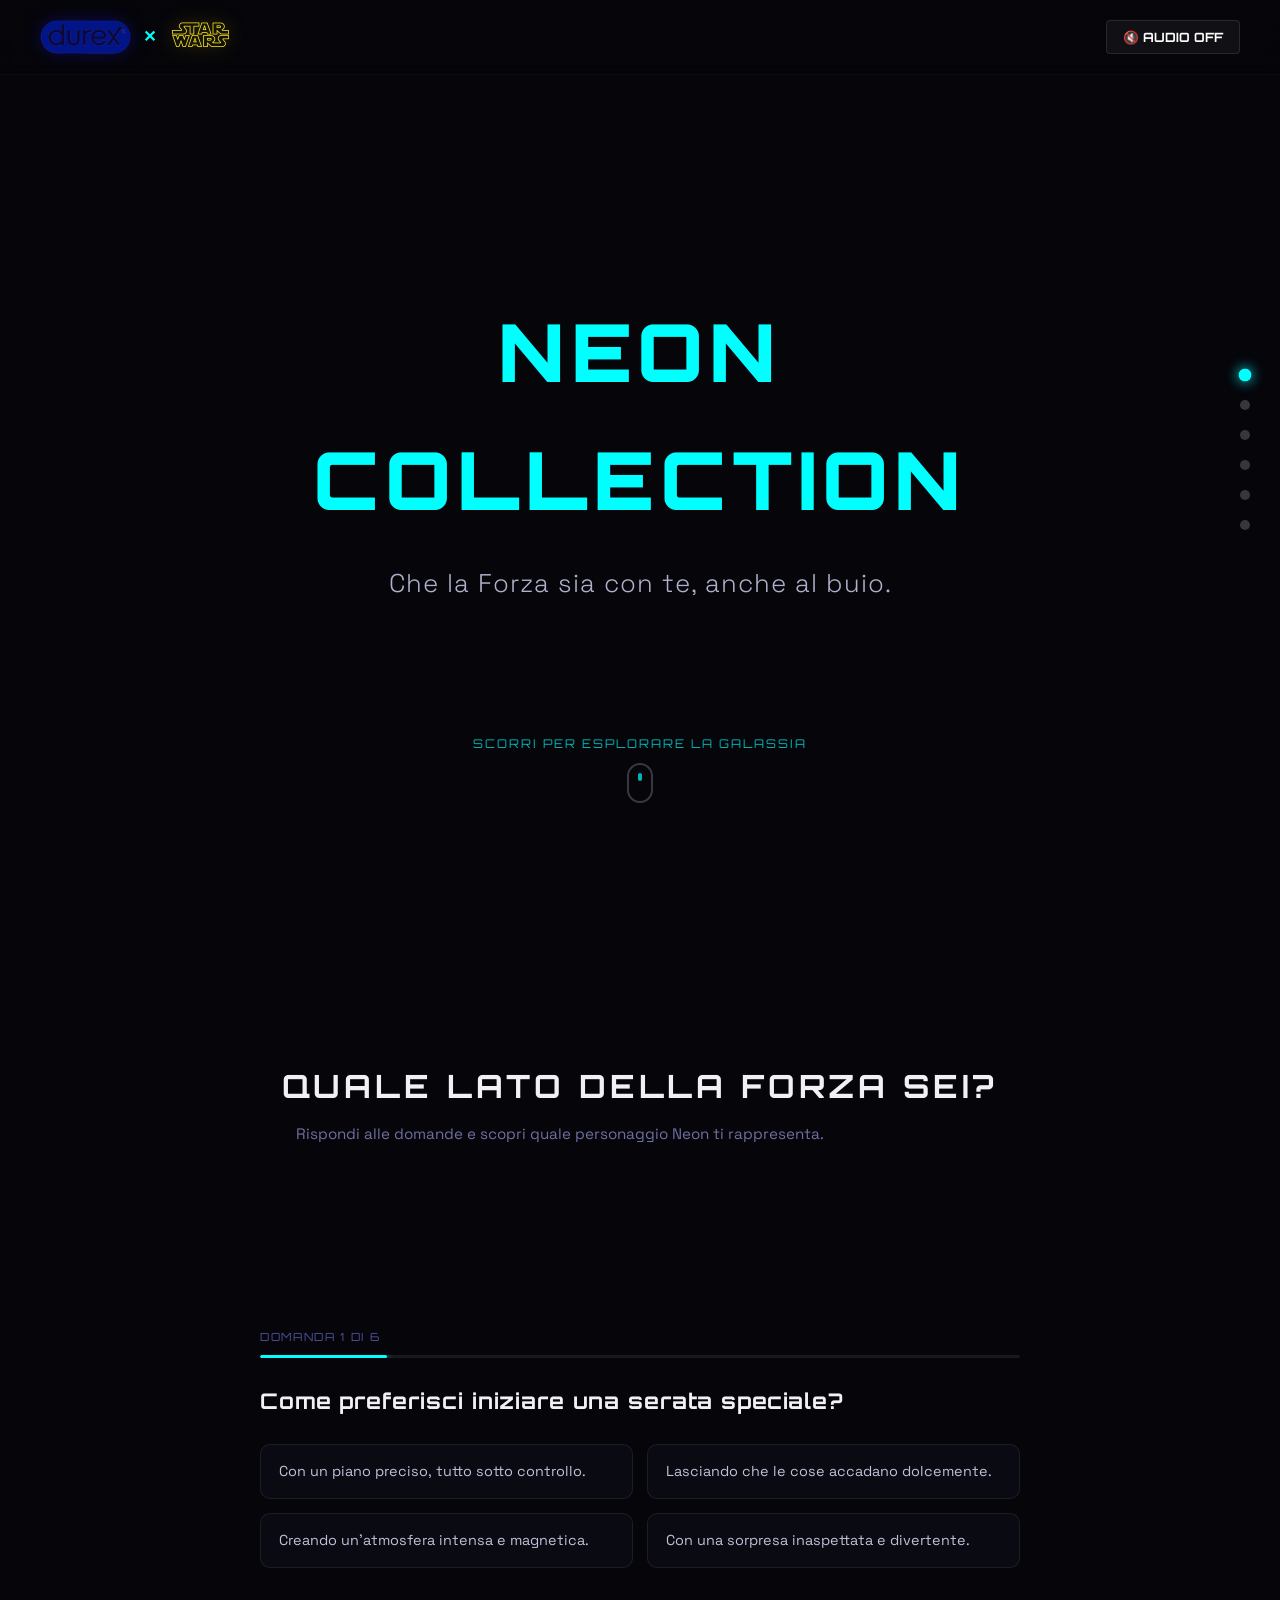
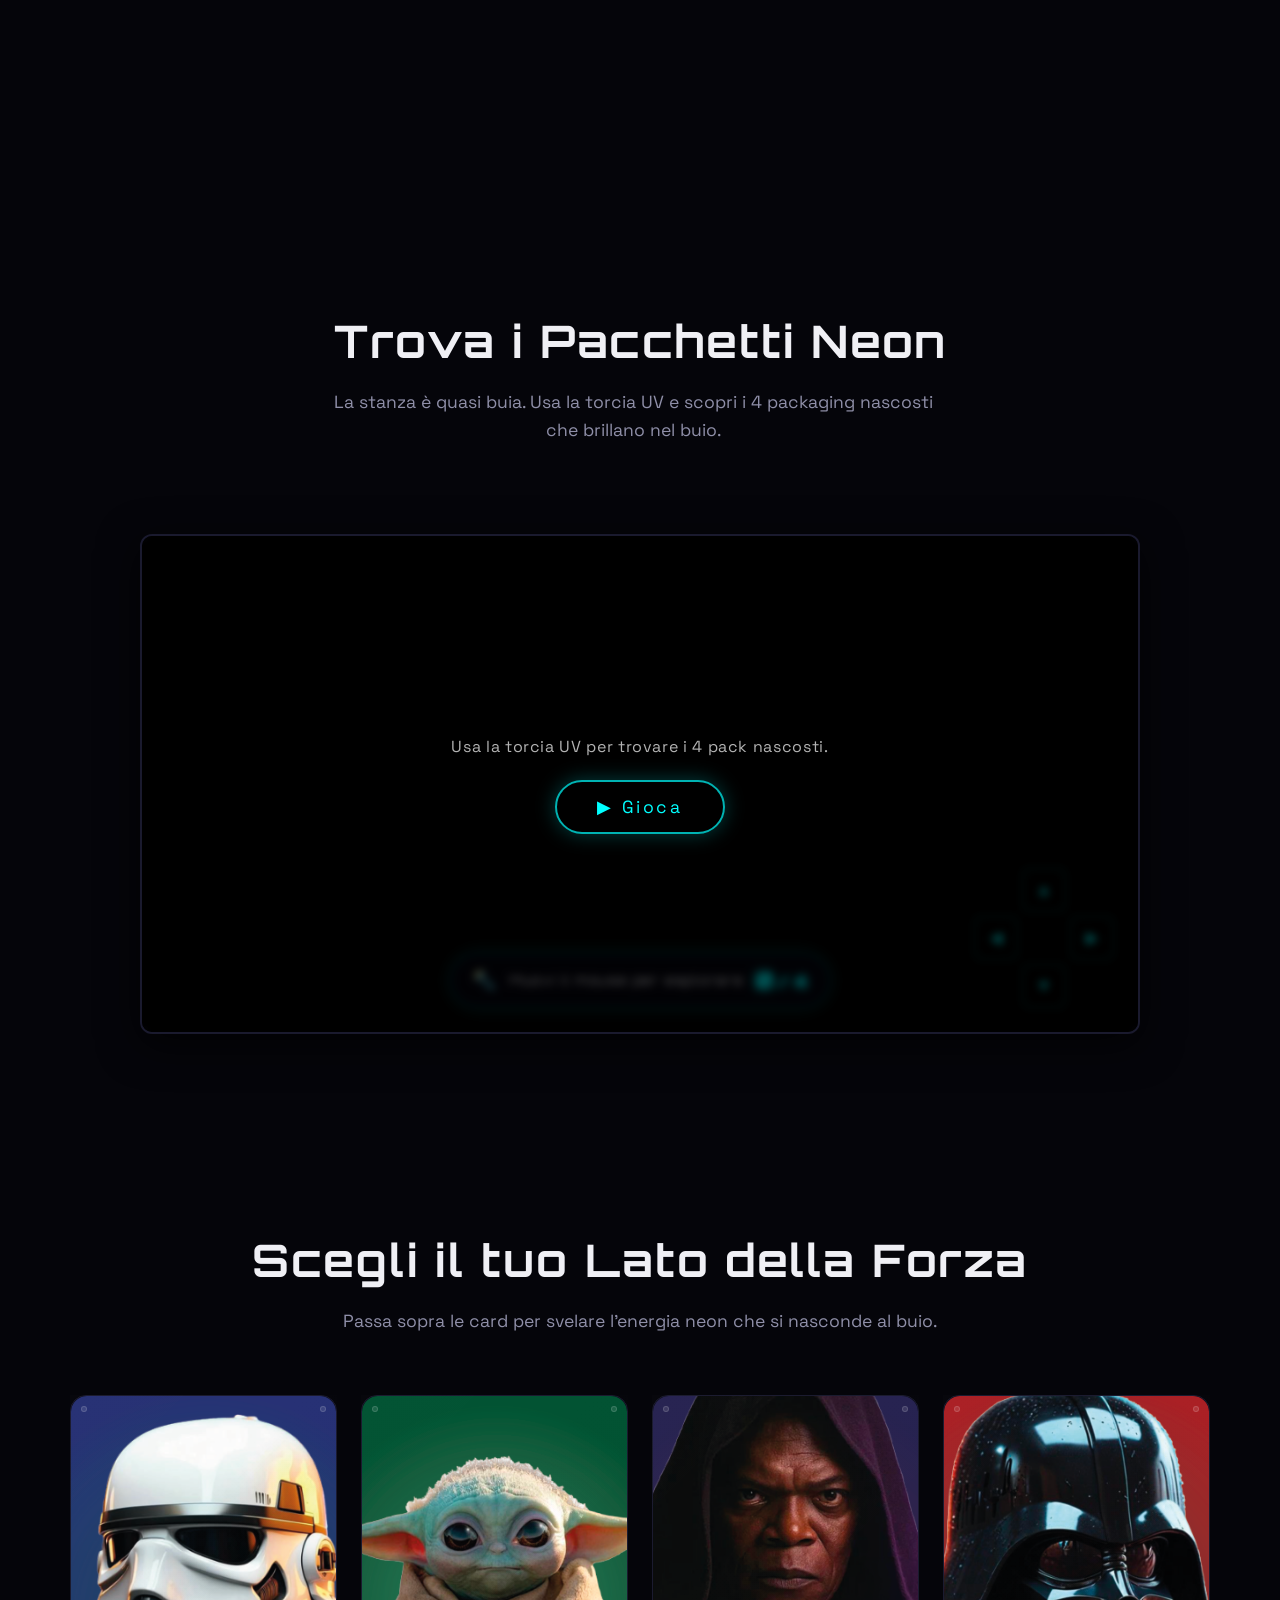
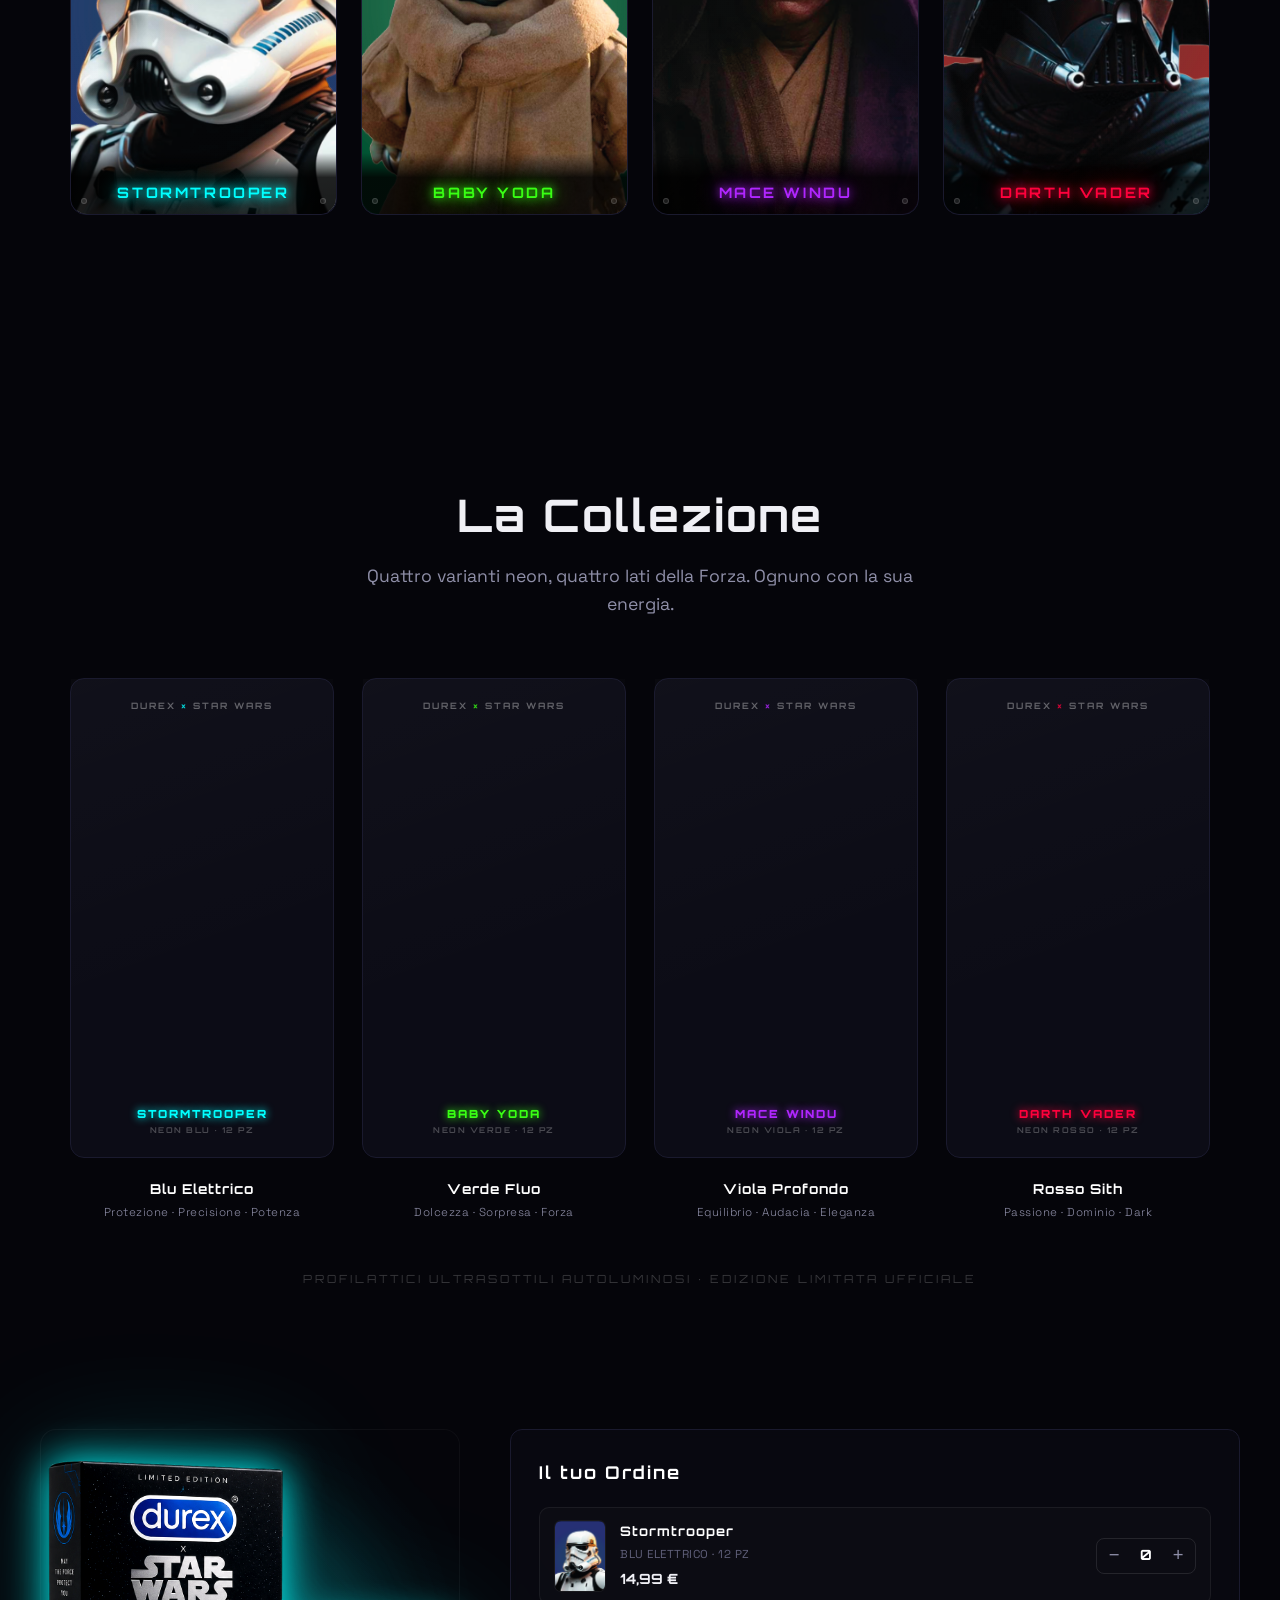
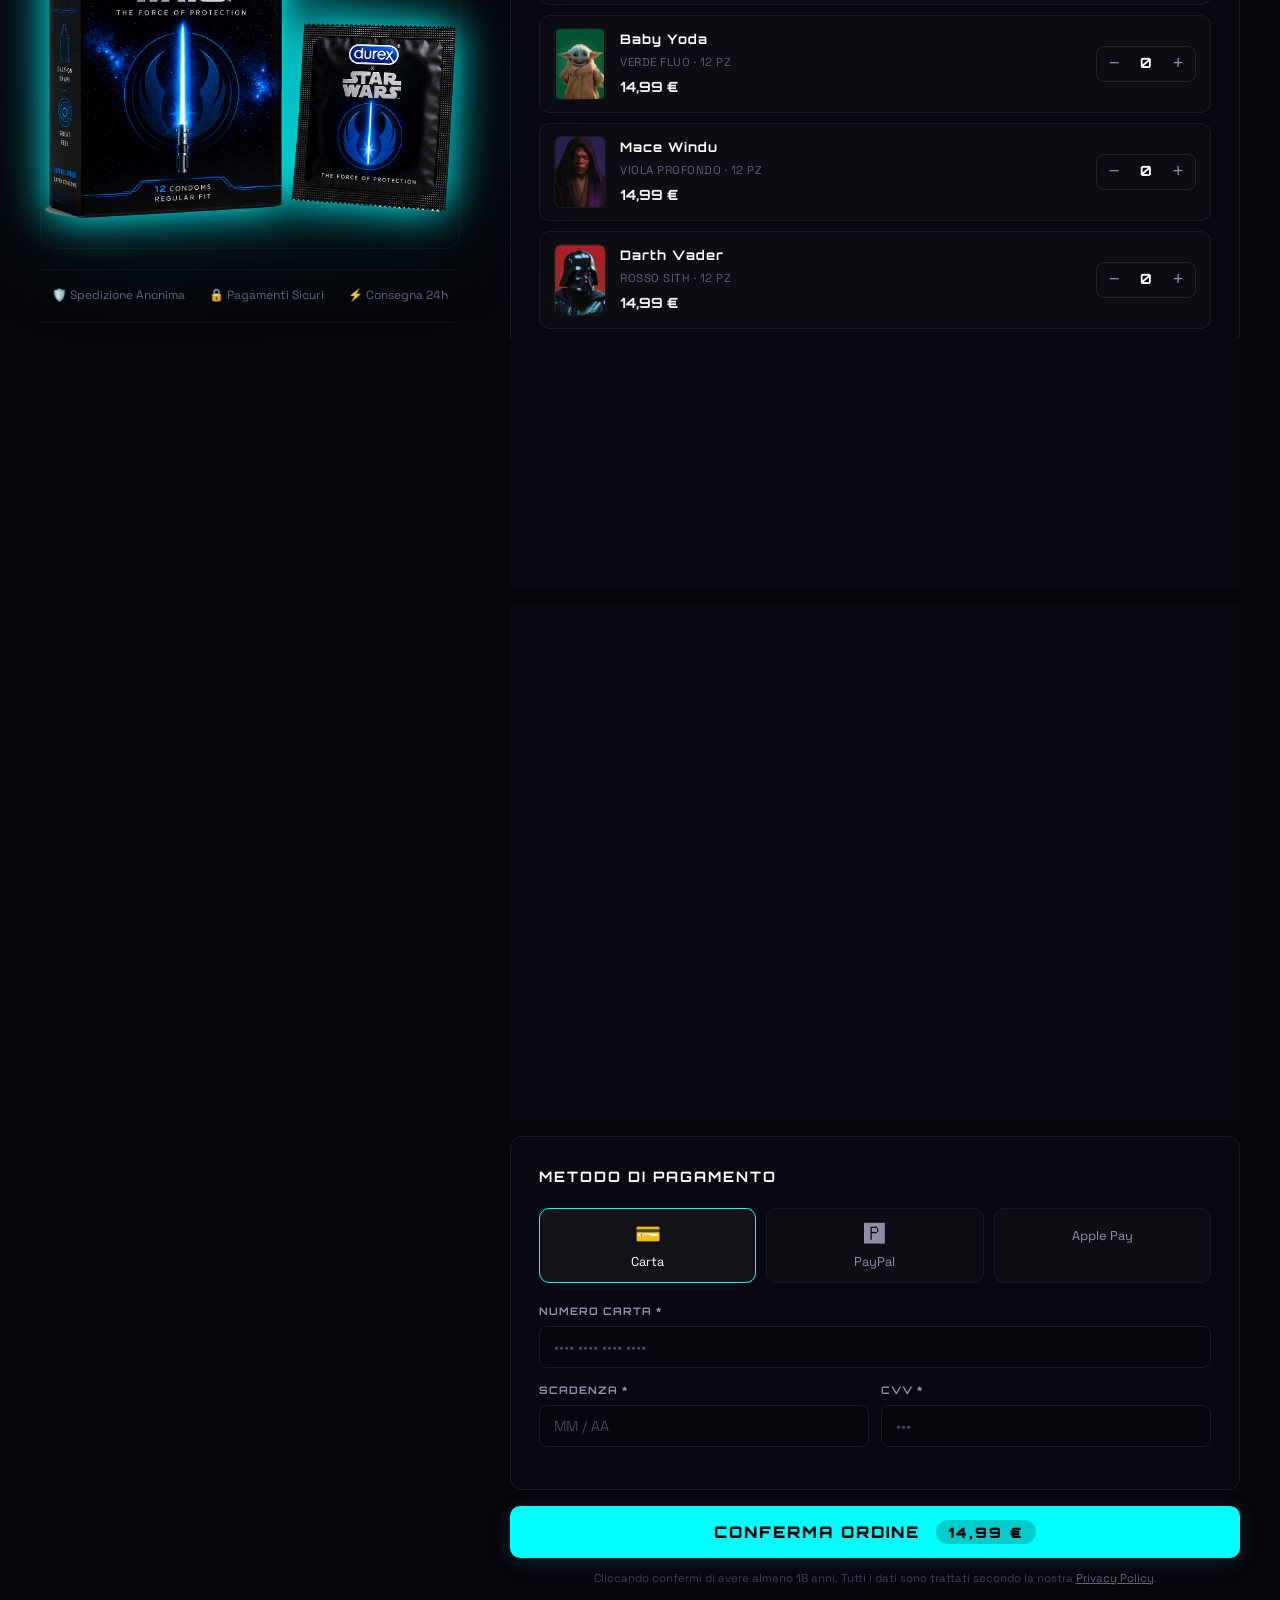
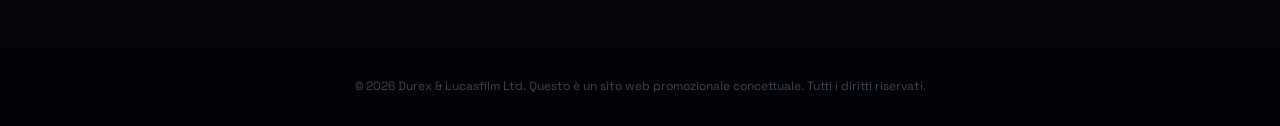
==== commit 27d01aa9: "chore: UI polish + add room/bedroom 3D scene assets - Simplify game intro hint and order-success mar" ====
--- a/index.html
+++ b/index.html
@@ -94,7 +94,7 @@
                         <!-- Overlay "Gioca" — nascosto una volta entrati -->
                         <div id="game-play-overlay" class="game-play-overlay">
                             <div class="game-play-inner">
-                                <p class="game-play-hint">La stanza è buia.<br>Usa la torcia UV per trovare i 4 pack nascosti.</p>
+                                <p class="game-play-hint">Usa la torcia UV per trovare i 4 pack nascosti.</p>
                                 <button id="game-play-btn" class="game-play-btn">▶ Gioca</button>
                             </div>
                         </div>
@@ -575,9 +575,7 @@
     <div id="order-success-overlay" class="order-success-overlay hidden" aria-modal="true" role="dialog">
         <canvas id="success-canvas"></canvas>
         <div class="success-content">
-            <div class="success-icon-wrap">
-                <span class="success-icon">⚡</span>
-            </div>
+
             <h2 class="success-title">Ordine Confermato!</h2>
             <p class="success-tagline">Che la Forza sia con te, anche al buio.</p>
 
@@ -602,9 +600,9 @@
 
             <p class="success-email-note">Conferma inviata a <strong id="success-email">—</strong></p>
             <div class="success-badges">
-                <span>🚀 Spedizione entro 24h</span>
-                <span>📦 Pacco anonimo</span>
-                <span>🔒 Pagamento sicuro</span>
+                <span>Spedizione entro 24h</span>
+                <span>Pacco anonimo</span>
+                <span>Pagamento sicuro</span>
             </div>
             <button id="success-close-btn" class="buy-now-btn success-close-btn">Torna alla Galassia</button>
         </div>
--- a/style.css
+++ b/style.css
@@ -1013,10 +1013,10 @@
 /* Barra comandi in-game (riavvia + esci) — fixed sopra tutto */
 .game-controls-bar {
     position: fixed;
-    top: 14px;
-    right: 14px;
-    display: flex;
-    gap: 8px;
+    top: 90px;
+    right: 24px;
+    display: flex;
+    gap: 16px;
     z-index: 9999;
 }
 
@@ -2438,4 +2438,6 @@
 .success-close-btn {
     width: 100%;
     max-width: 280px;
-}
+    display: block;
+    margin: 0 auto;
+}
